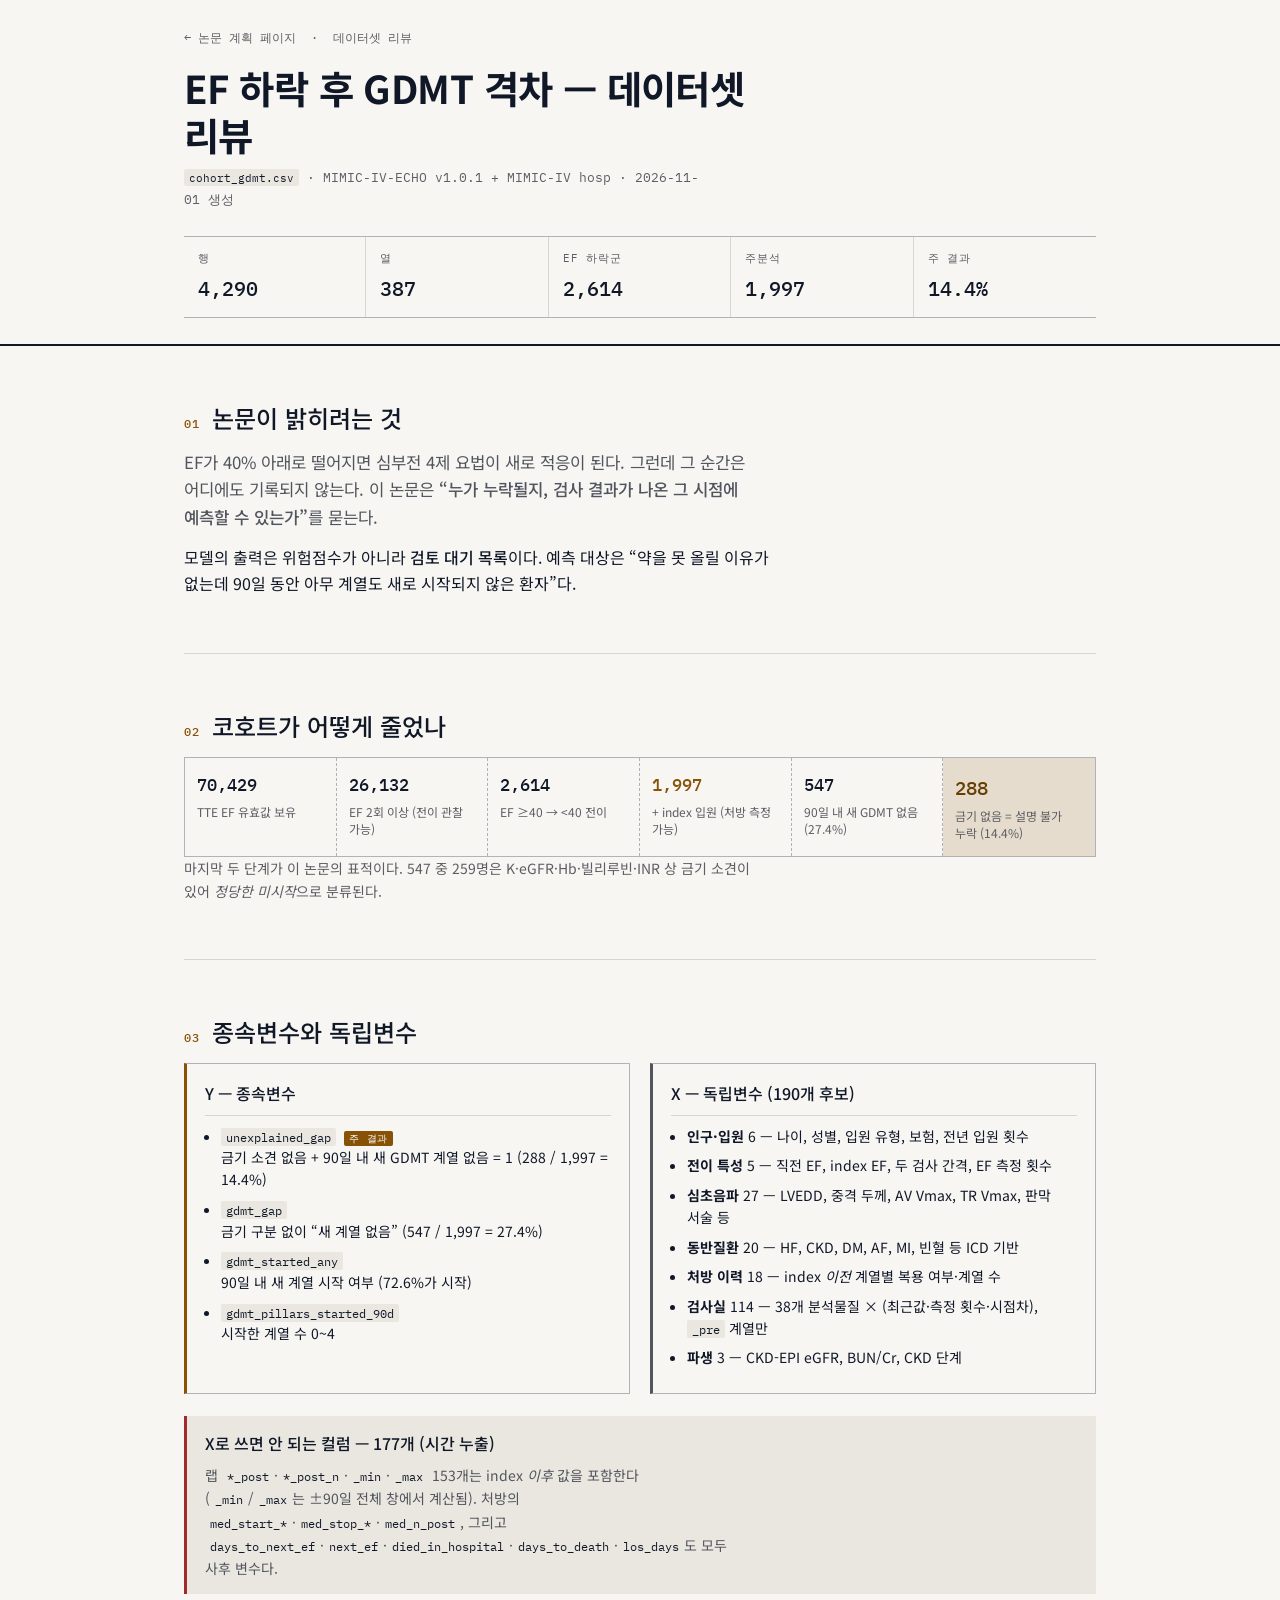
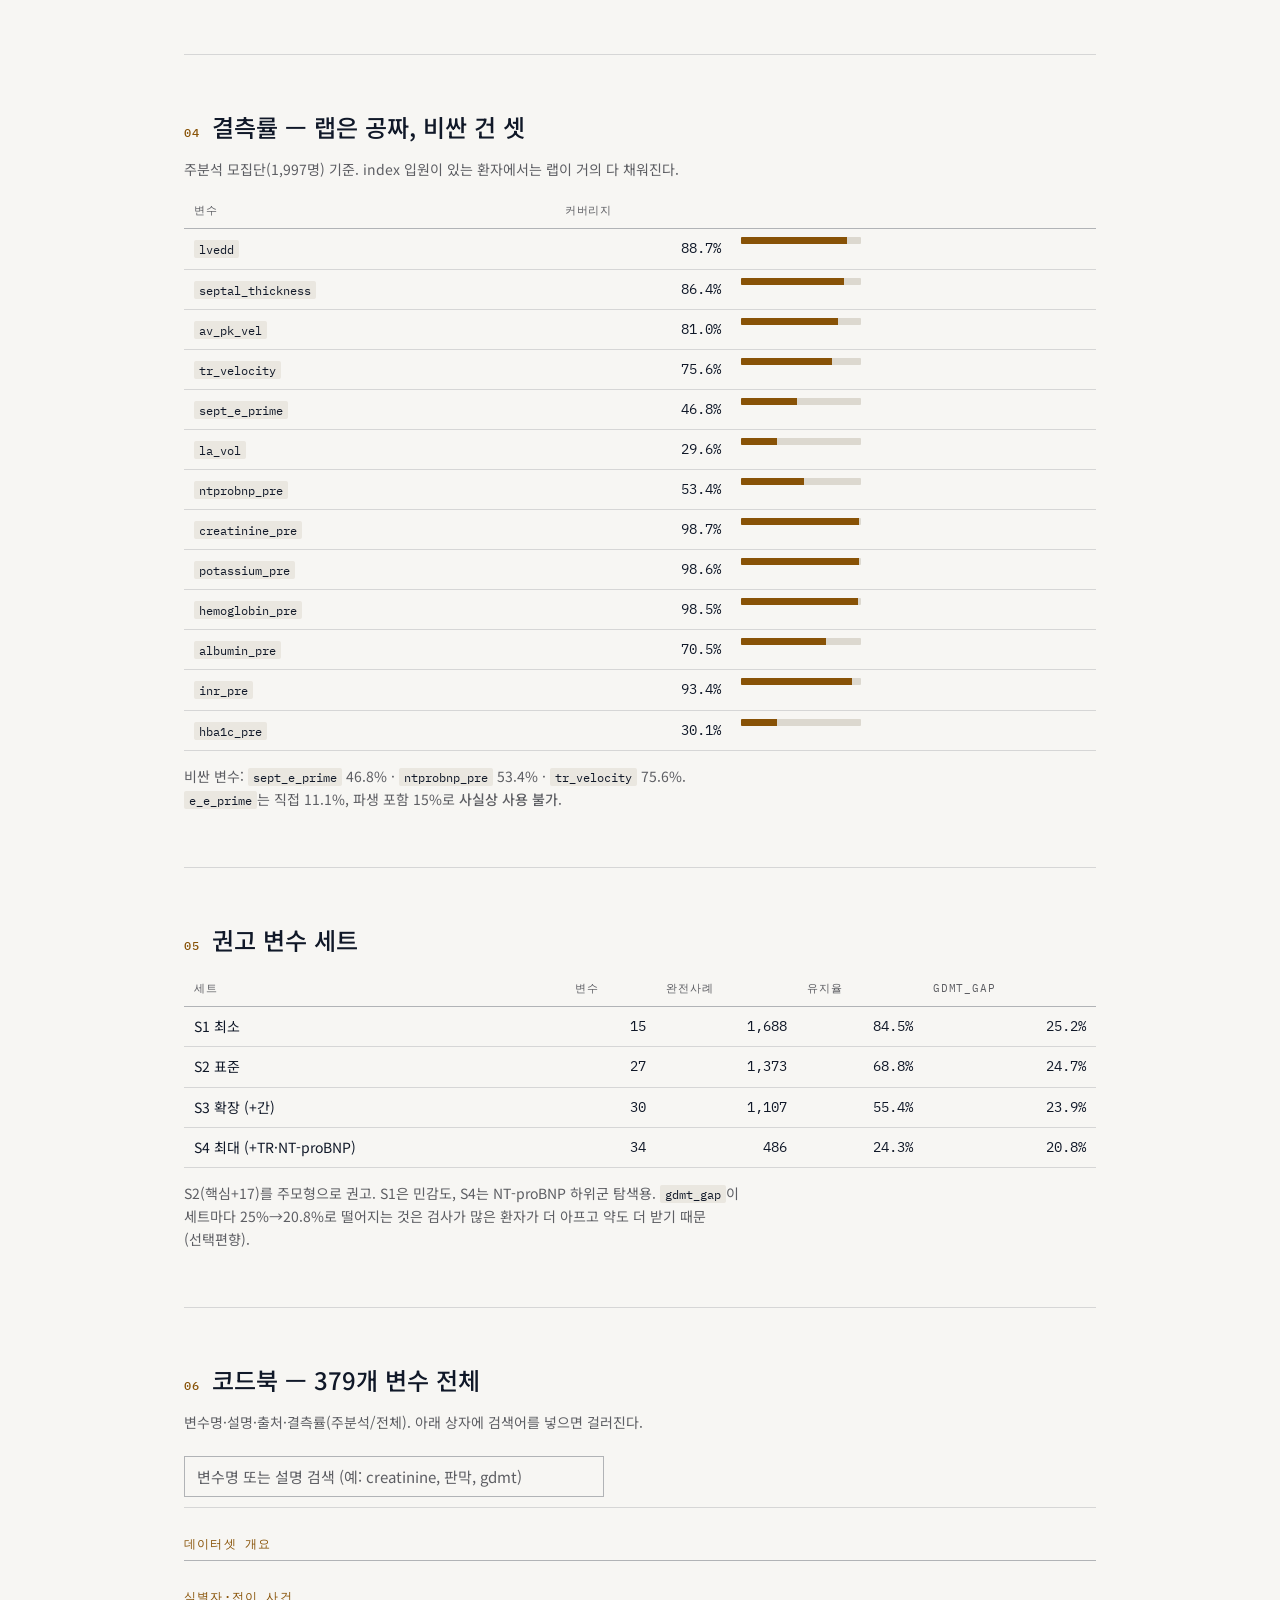
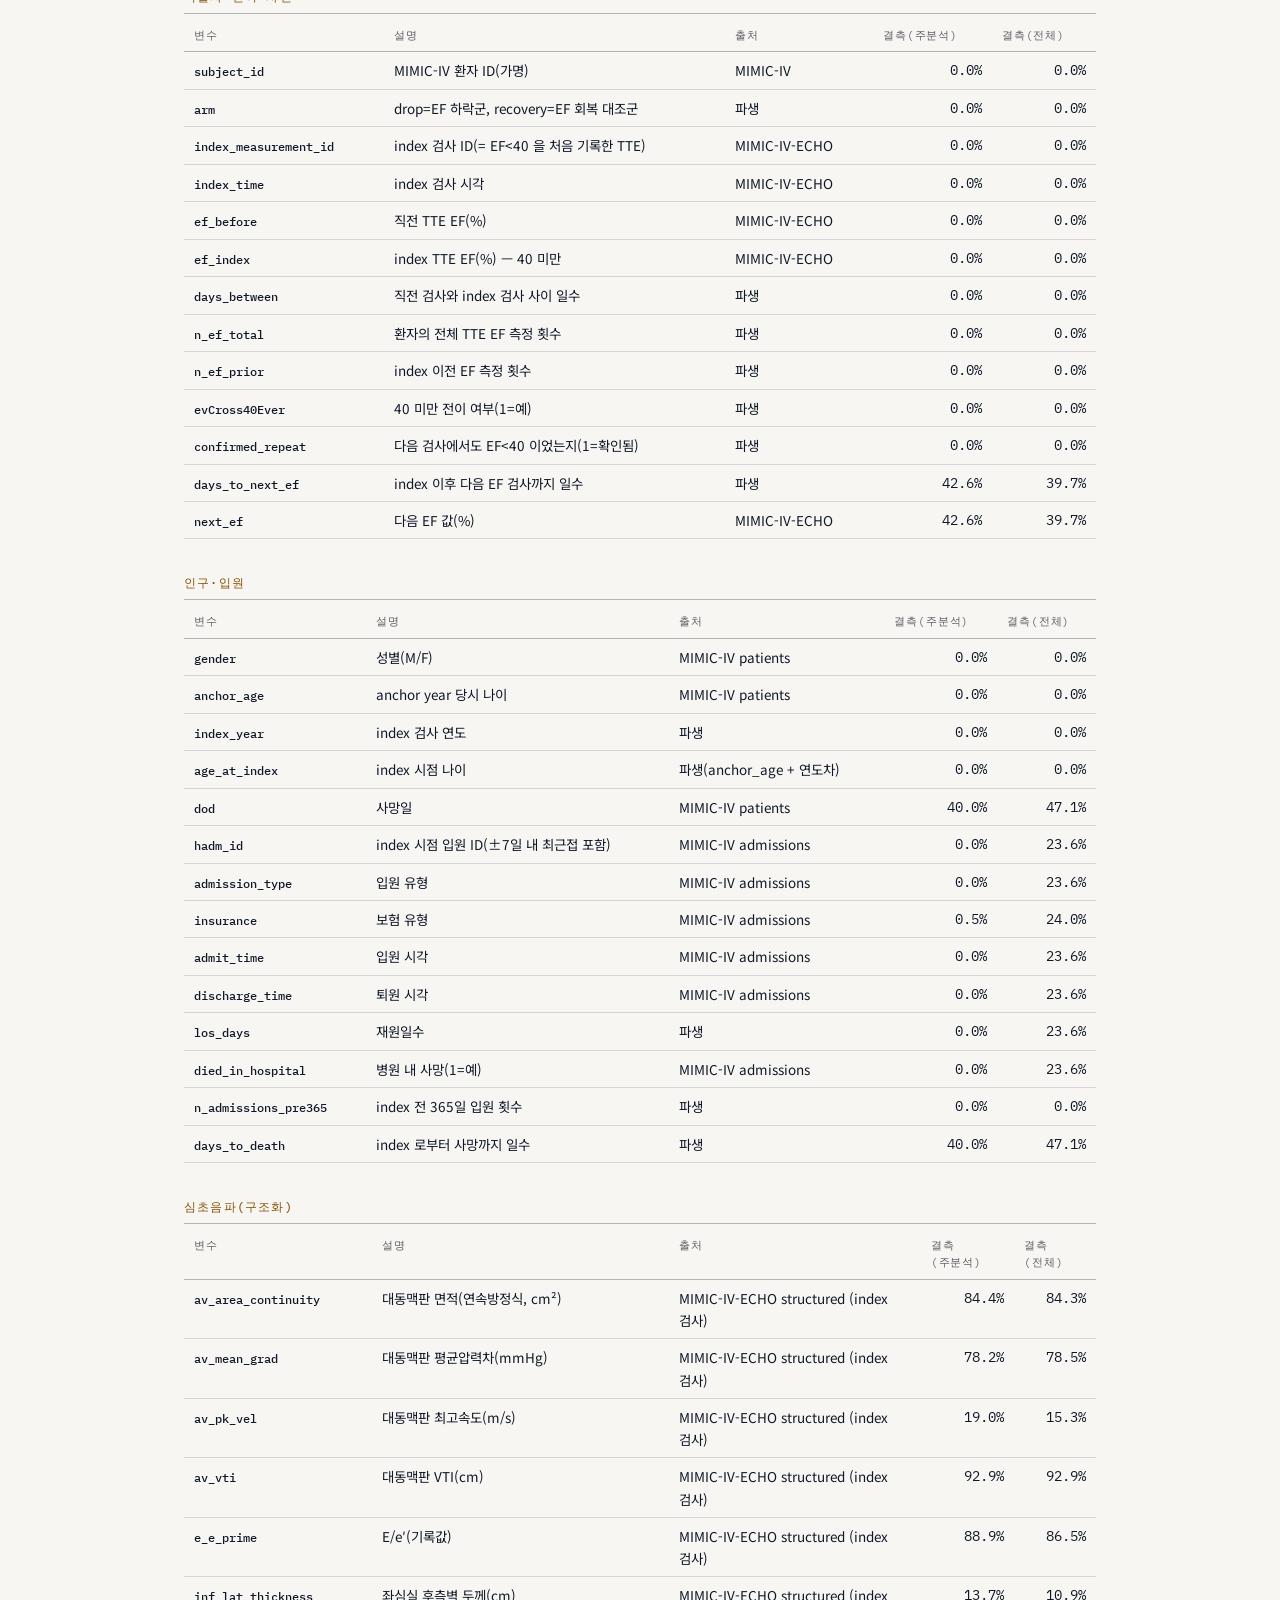
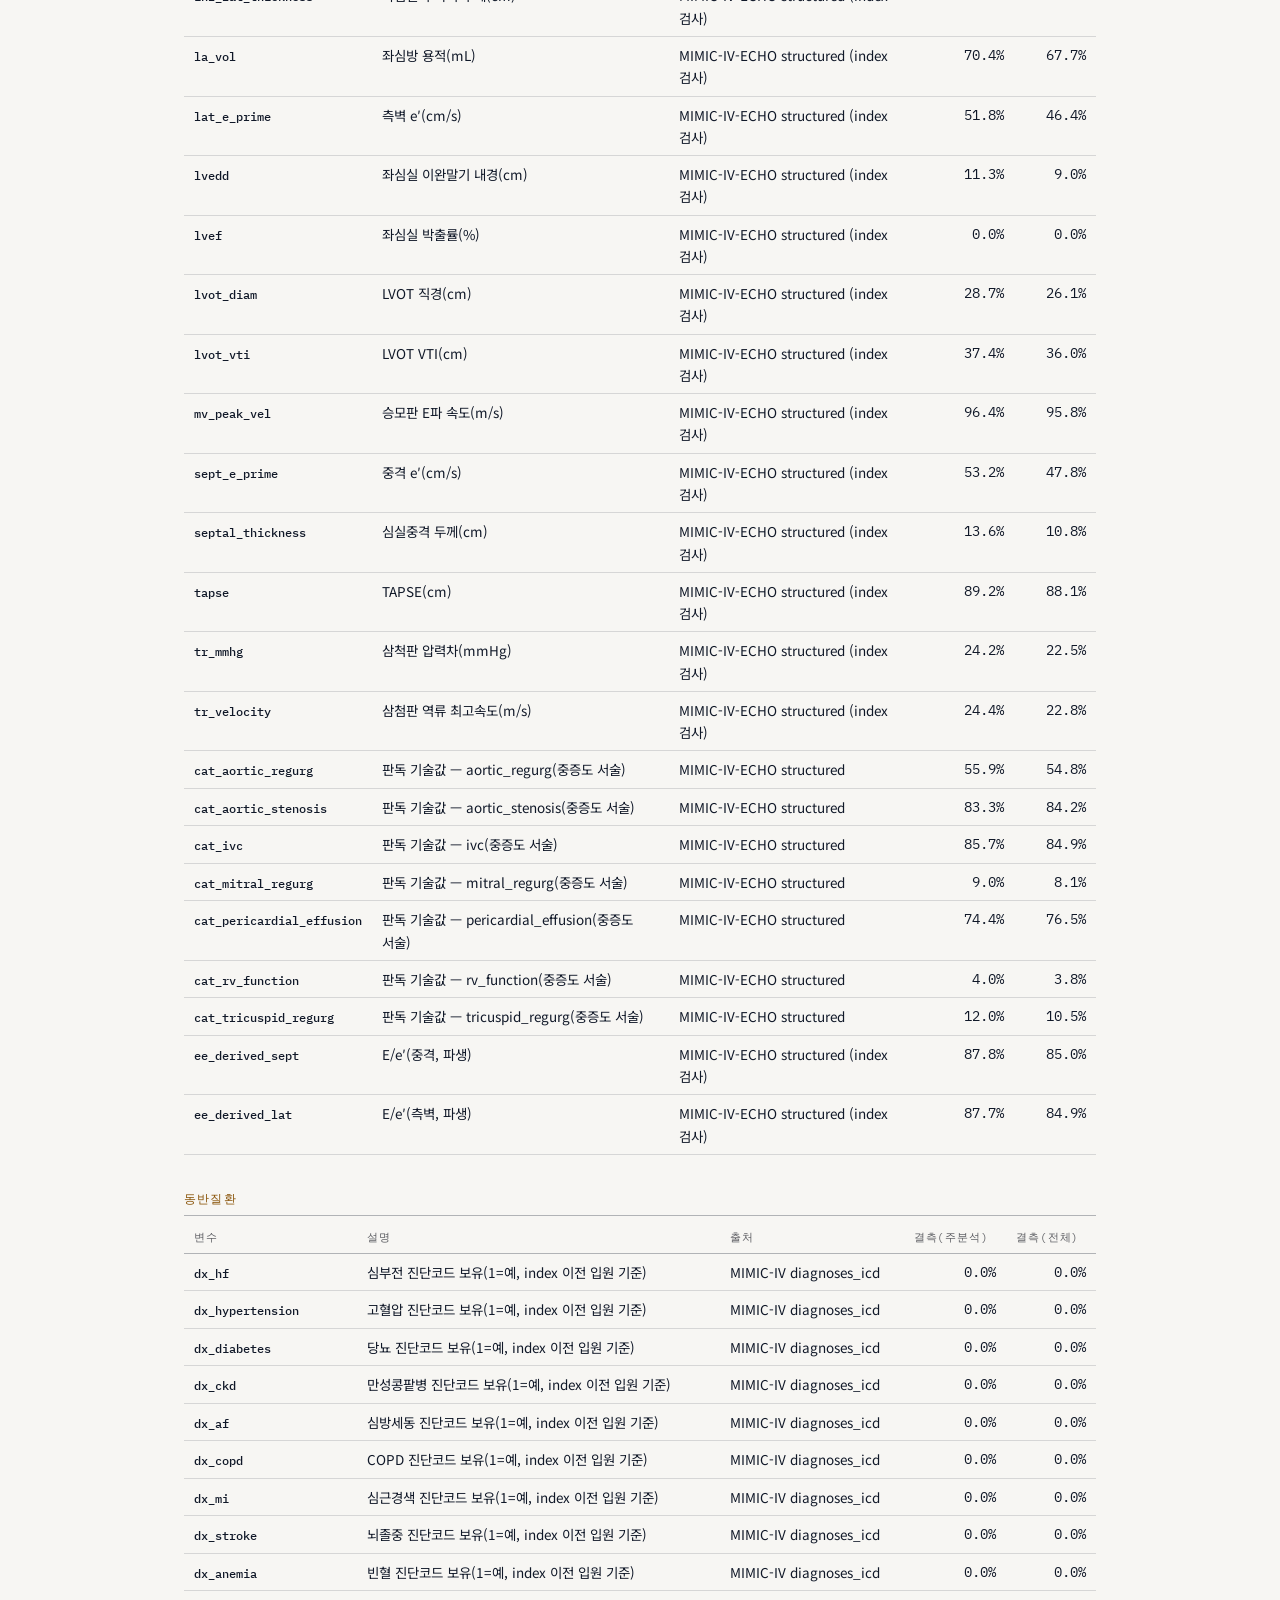
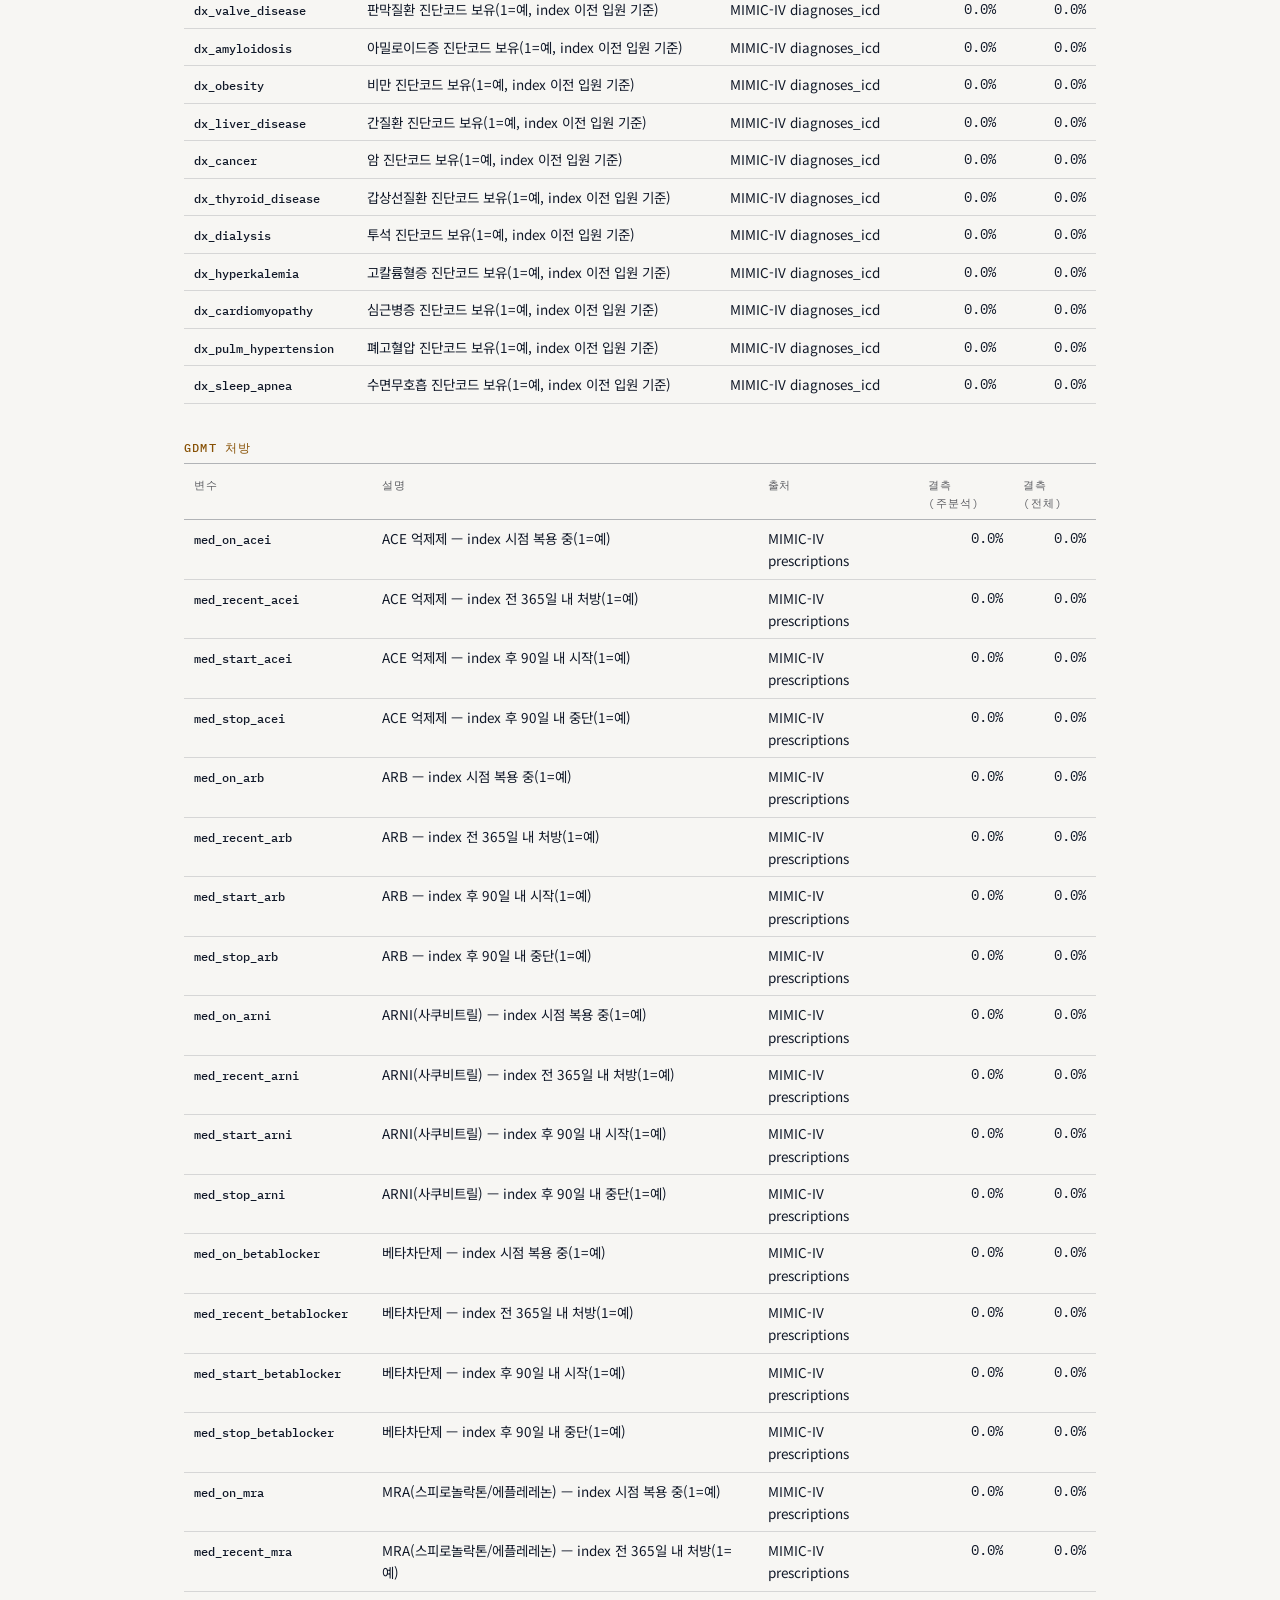
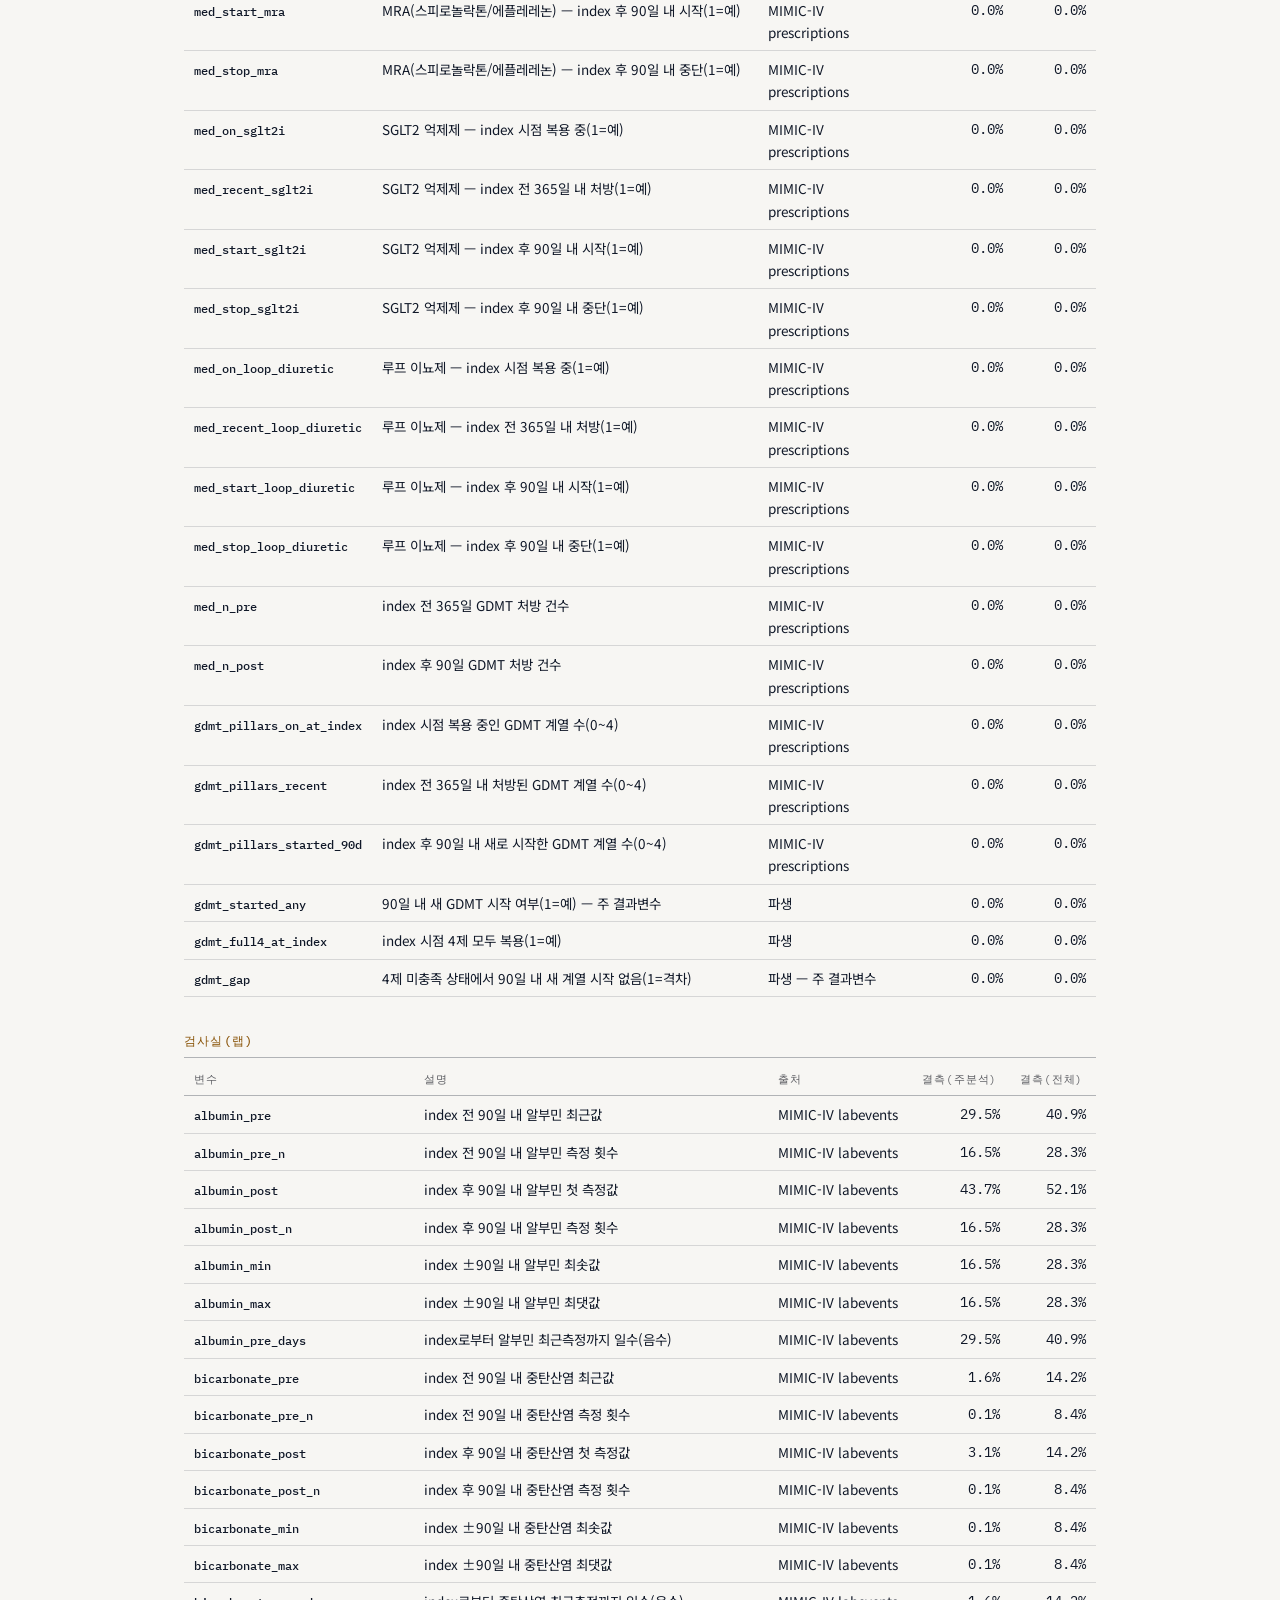
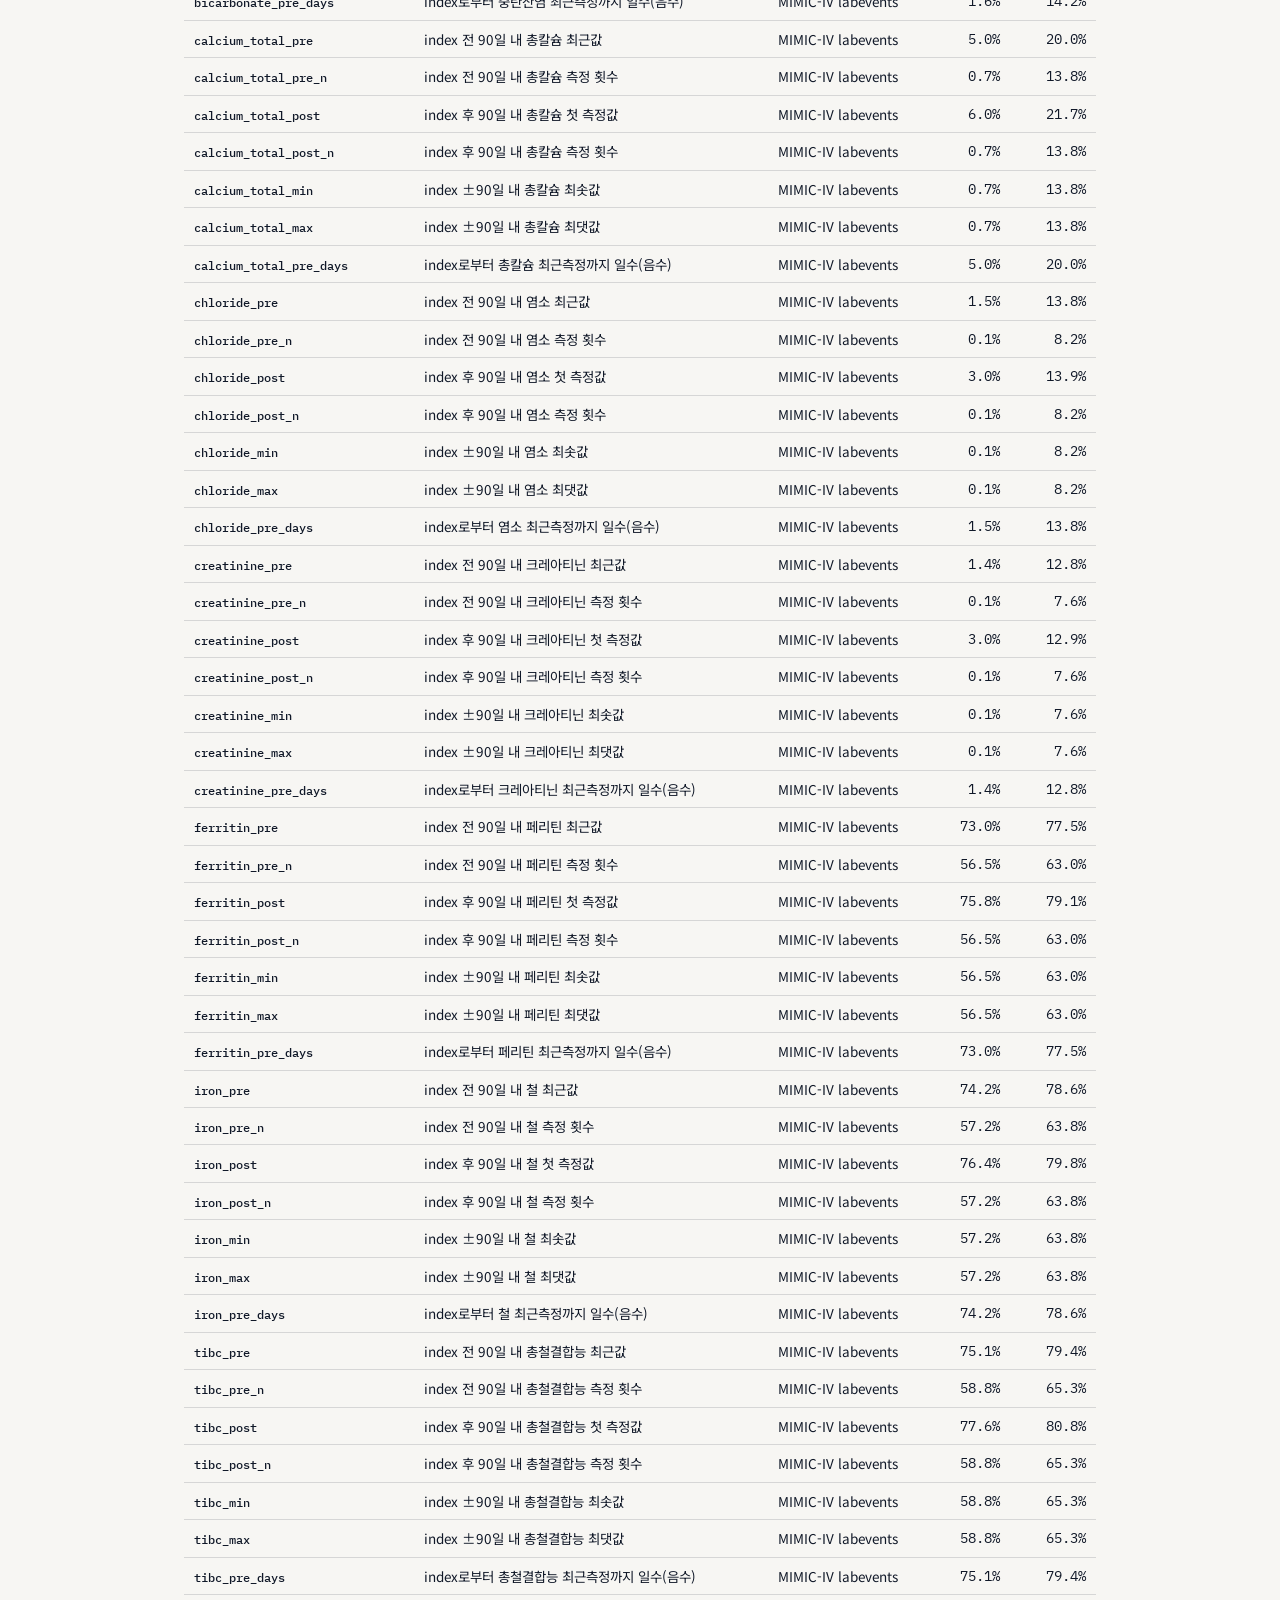
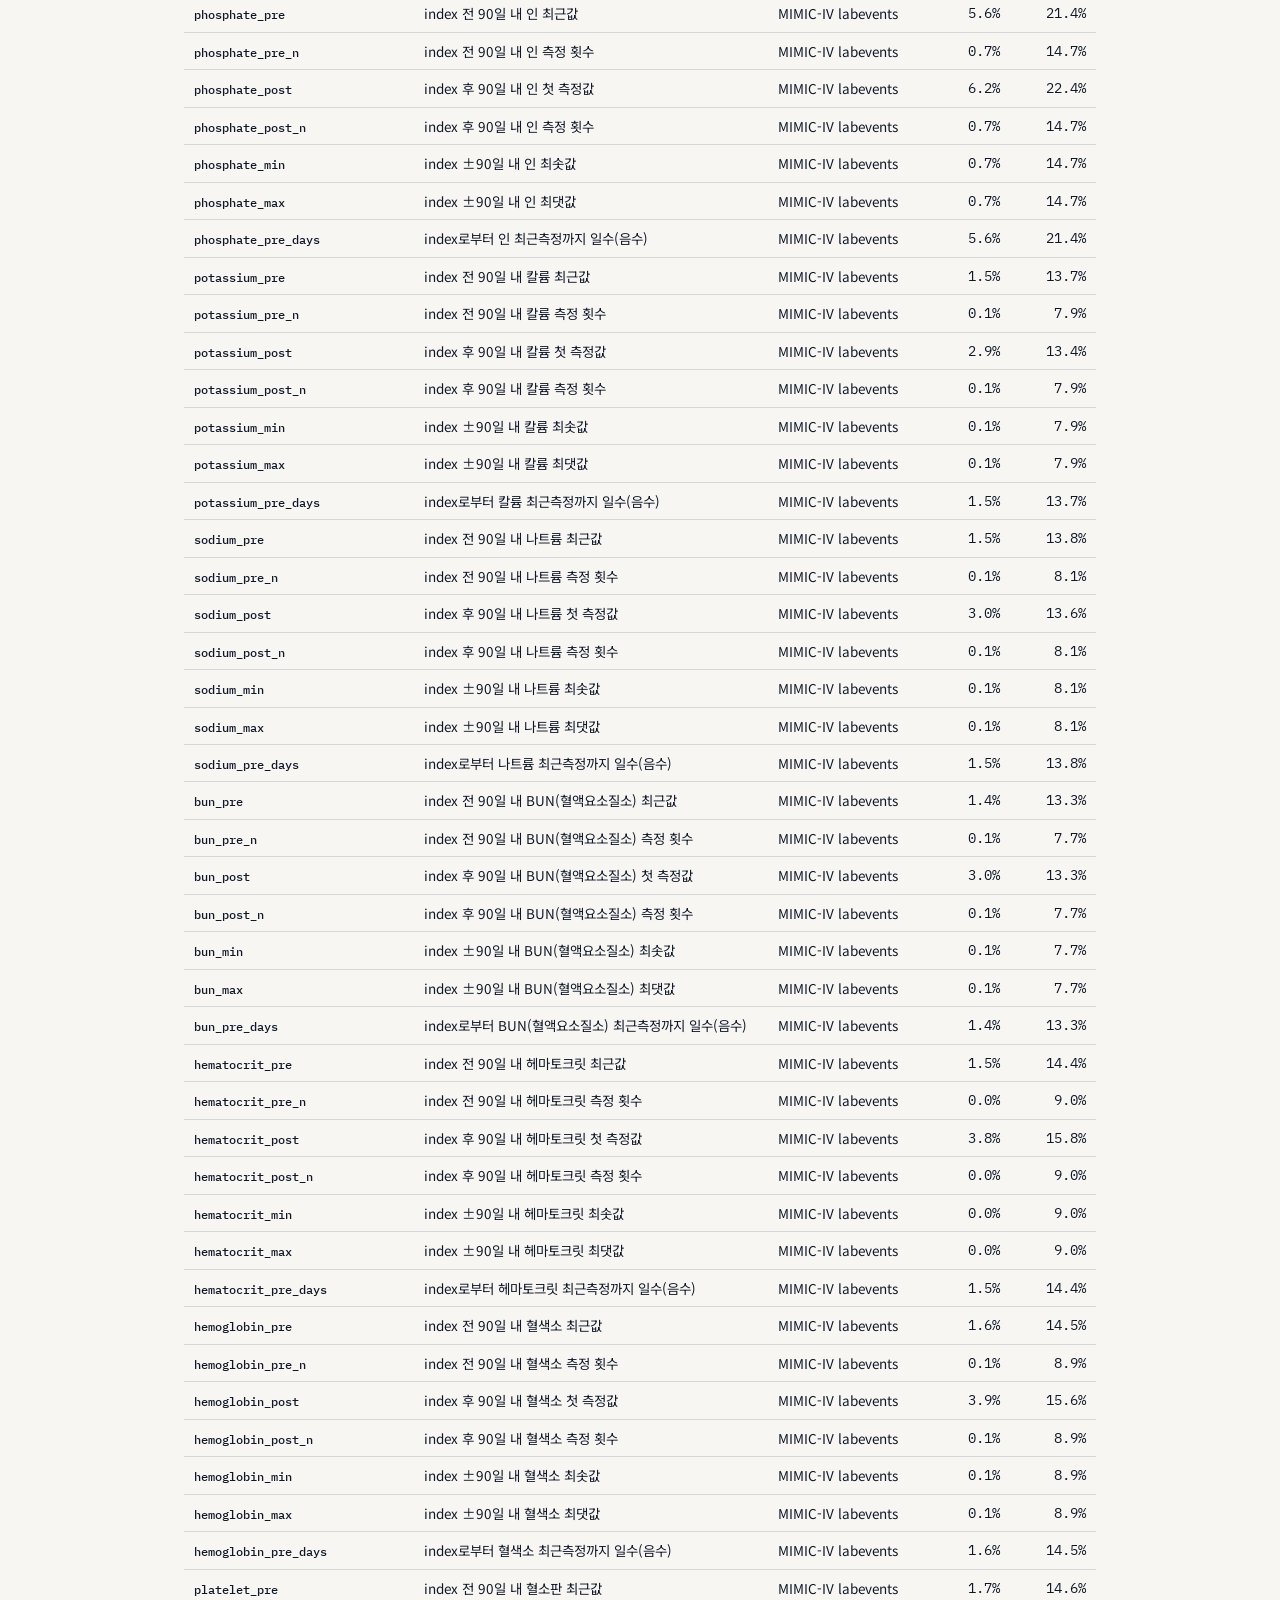
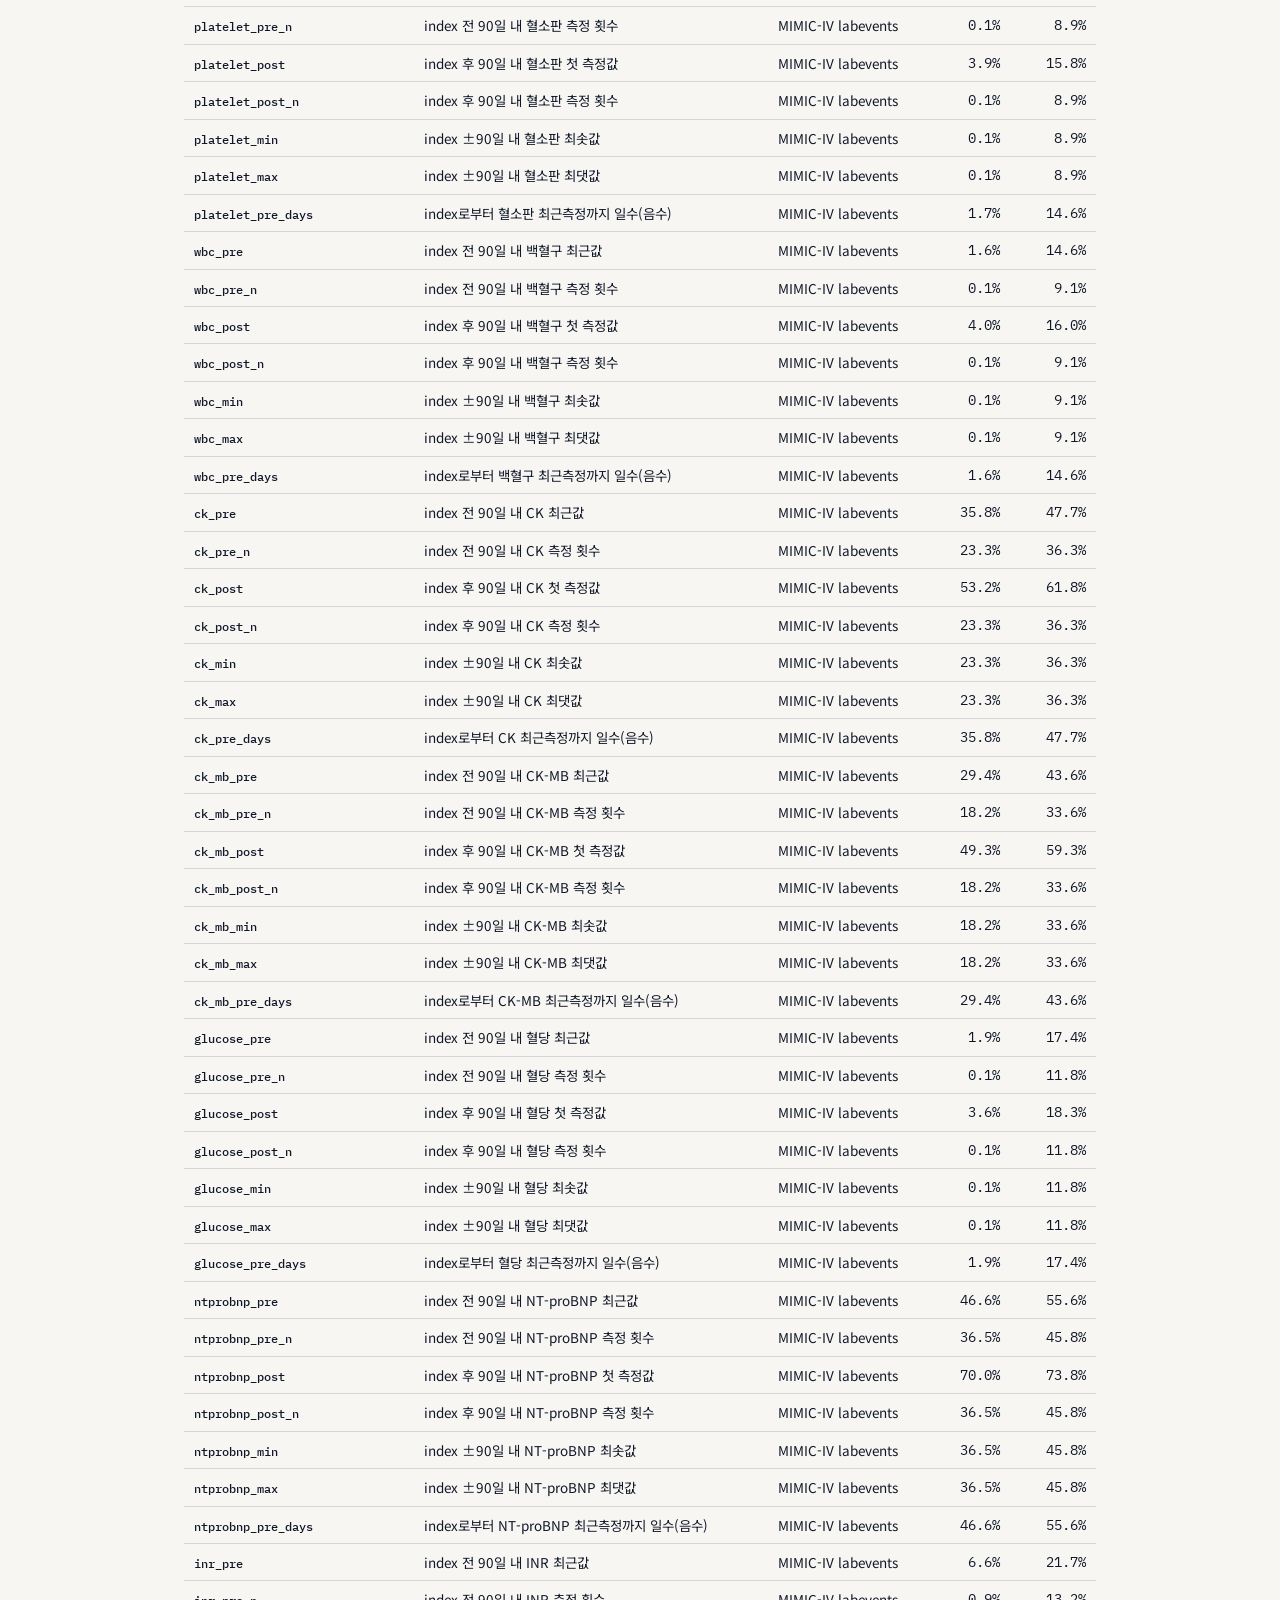
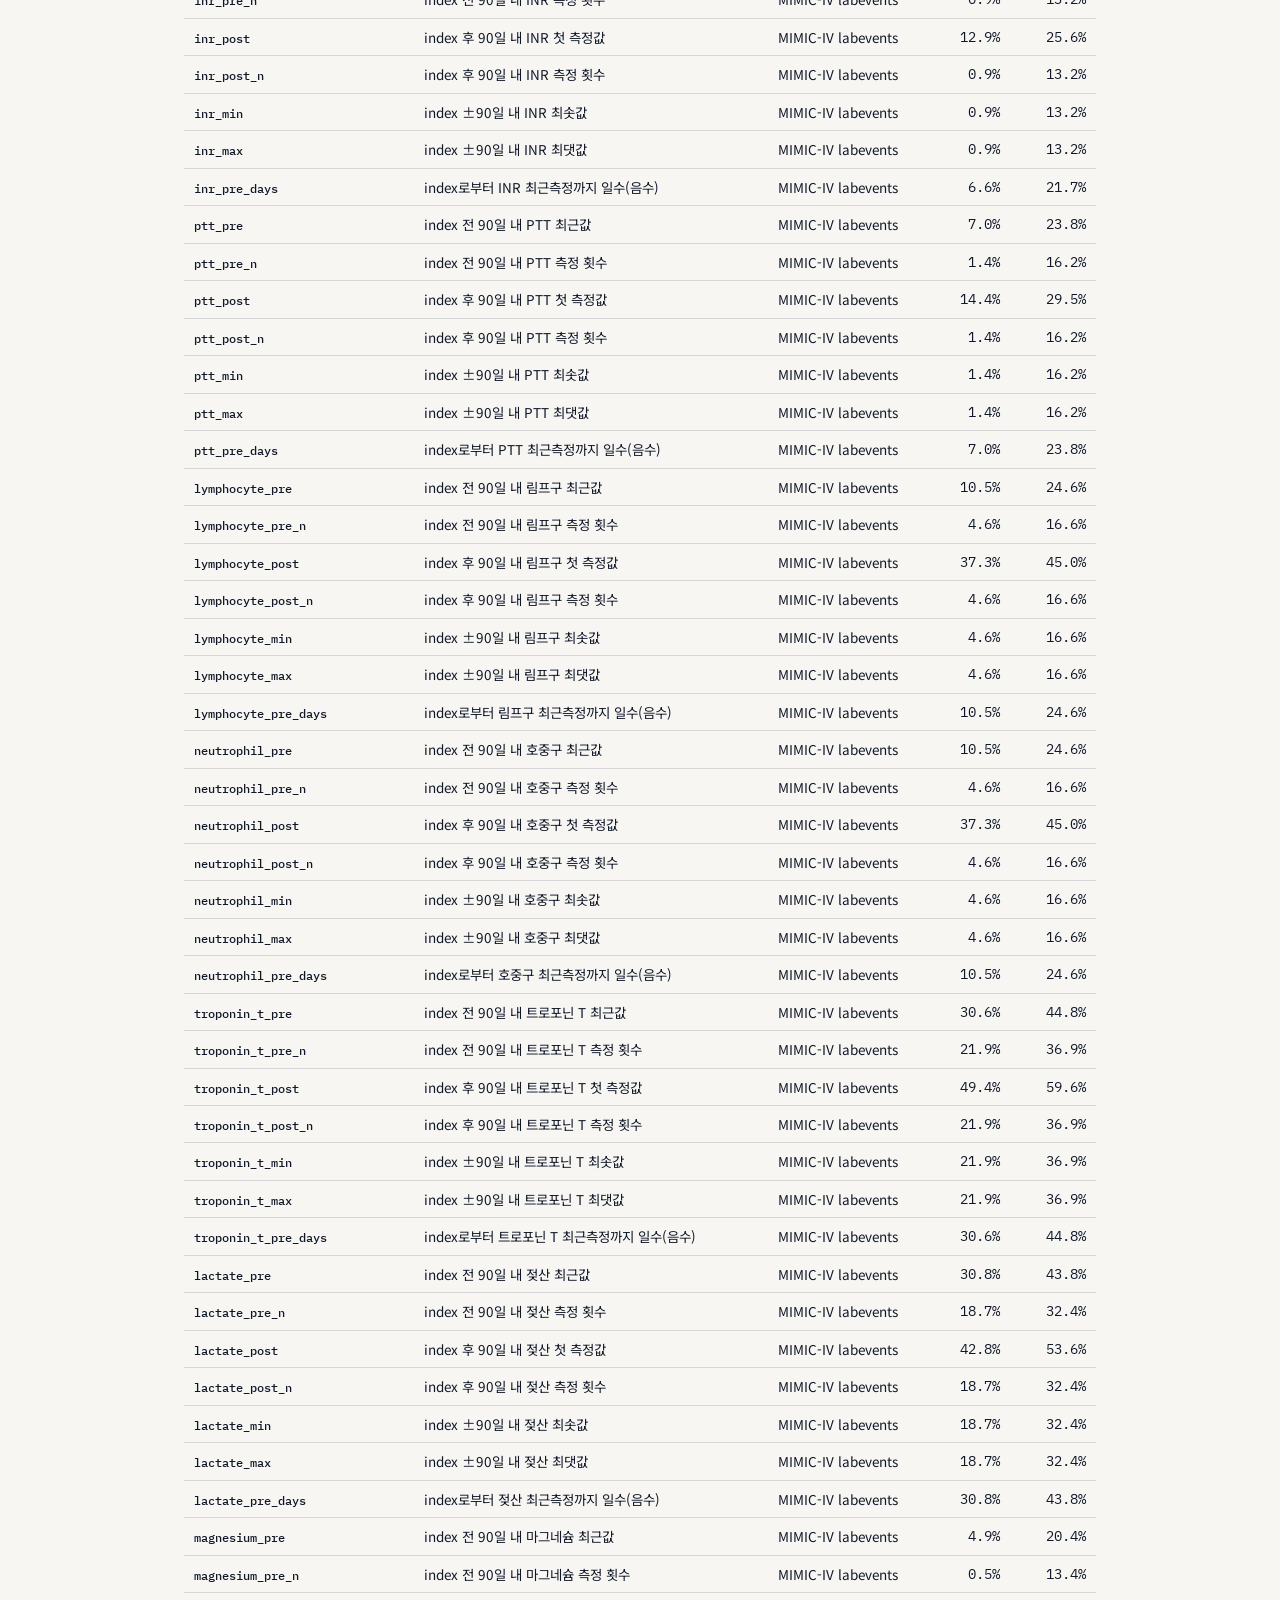
==== review/index.html @ 3819e2c6 "데이터셋 리뷰 페이지 추가 (/review/): 변수 명세·결측률·코드북 387개 Discord: https://discord.com/channels/1558830378104529" ====
<!DOCTYPE html>
<html lang="ko">
<head>
<meta charset="utf-8">
<meta name="viewport" content="width=device-width, initial-scale=1">
<title>데이터셋 리뷰 — EF 하락 후 GDMT 격차 (cohort_gdmt.csv)</title>
<meta name="description" content="MIMIC-IV-ECHO로 만든 심부전 치료격차 데이터셋의 변수 명세·결측률·코드북 리뷰 페이지. 4,290행 387열, 주분석 1,997명.">
<meta property="og:type" content="article">
<meta property="og:title" content="데이터셋 리뷰 — EF 하락 후 GDMT 격차">
<meta property="og:description" content="4,290행 387열 데이터셋의 종속·독립변수, 결측률, 전체 코드북.">
<link rel="canonical" href="https://kimhs950627.github.io/27paper-echo-topic-gdmt/review/">
<link rel="icon" href="data:image/svg+xml,%3Csvg xmlns='http://www.w3.org/2000/svg' viewBox='0 0 32 32'%3E%3Crect width='32' height='32' fill='%23FBF9F4'/%3E%3Cpath d='M5 22 L11 22 L14 10 L18 26 L22 16 L27 16' stroke='%23A16207' stroke-width='2.4' fill='none'/%3E%3C/svg%3E">
<link rel="preconnect" href="https://fonts.googleapis.com">
<link rel="preconnect" href="https://fonts.gstatic.com" crossorigin>
<link href="https://fonts.googleapis.com/css2?family=Noto+Sans+KR:wght@300;400;500;700&family=IBM+Plex+Mono:wght@400;500&display=swap" rel="stylesheet">
<link rel="stylesheet" href="styles/tokens.css">
<link rel="stylesheet" href="styles/site.css">
</head>
<body>

<header class="masthead">
  <div class="wrap">
    <div class="crumb">
      <a href="../">← 논문 계획 페이지</a>
      <span class="dot">·</span>
      <span>데이터셋 리뷰</span>
    </div>
    <h1>EF 하락 후 GDMT 격차 — 데이터셋 리뷰</h1>
    <p class="sub"><code>cohort_gdmt.csv</code> · MIMIC-IV-ECHO v1.0.1 + MIMIC-IV hosp · 2026-11-01 생성</p>

    <dl class="keyfacts">
      <div><dt>행</dt><dd>4,290</dd></div>
      <div><dt>열</dt><dd>387</dd></div>
      <div><dt>EF 하락군</dt><dd>2,614</dd></div>
      <div><dt>주분석</dt><dd>1,997</dd></div>
      <div><dt>주 결과</dt><dd>14.4%</dd></div>
    </dl>
  </div>
</header>

<main class="wrap">

<section id="claim">
  <h2><span class="n">01</span>논문이 밝히려는 것</h2>
  <p class="lead">EF가 40% 아래로 떨어지면 심부전 4제 요법이 새로 적응이 된다. 그런데 그 순간은
  어디에도 기록되지 않는다. 이 논문은 <strong>“누가 누락될지, 검사 결과가 나온 그 시점에 예측할 수 있는가”</strong>를 묻는다.</p>
  <p>모델의 출력은 위험점수가 아니라 <strong>검토 대기 목록</strong>이다. 예측 대상은 “약을 못 올릴 이유가 없는데
  90일 동안 아무 계열도 새로 시작되지 않은 환자”다.</p>
</section>

<section id="flow">
  <h2><span class="n">02</span>코호트가 어떻게 줄었나</h2>
  <div class="flow">
    <div class="step"><b>70,429</b><span>TTE EF 유효값 보유</span></div>
    <div class="step"><b>26,132</b><span>EF 2회 이상 (전이 관찰 가능)</span></div>
    <div class="step"><b>2,614</b><span>EF ≥40 → &lt;40 전이</span></div>
    <div class="step accent"><b>1,997</b><span>+ index 입원 (처방 측정 가능)</span></div>
    <div class="step"><b>547</b><span>90일 내 새 GDMT 없음 (27.4%)</span></div>
    <div class="step strong"><b>288</b><span>금기 없음 = 설명 불가 누락 (14.4%)</span></div>
  </div>
  <p class="note">마지막 두 단계가 이 논문의 표적이다. 547 중 259명은 K·eGFR·Hb·빌리루빈·INR 상
  금기 소견이 있어 <em>정당한 미시작</em>으로 분류된다.</p>
</section>

<section id="vars">
  <h2><span class="n">03</span>종속변수와 독립변수</h2>
  <div class="two">
    <div class="card y">
      <h3>Y — 종속변수</h3>
      <ul>
        <li><code>unexplained_gap</code> <span class="tag">주 결과</span><br>
          금기 소견 없음 + 90일 내 새 GDMT 계열 없음 = 1 (288 / 1,997 = 14.4%)</li>
        <li><code>gdmt_gap</code><br>금기 구분 없이 “새 계열 없음” (547 / 1,997 = 27.4%)</li>
        <li><code>gdmt_started_any</code><br>90일 내 새 계열 시작 여부 (72.6%가 시작)</li>
        <li><code>gdmt_pillars_started_90d</code><br>시작한 계열 수 0~4</li>
      </ul>
    </div>
    <div class="card x">
      <h3>X — 독립변수 (190개 후보)</h3>
      <ul>
        <li><b>인구·입원</b> 6 — 나이, 성별, 입원 유형, 보험, 전년 입원 횟수</li>
        <li><b>전이 특성</b> 5 — 직전 EF, index EF, 두 검사 간격, EF 측정 횟수</li>
        <li><b>심초음파</b> 27 — LVEDD, 중격 두께, AV Vmax, TR Vmax, 판막 서술 등</li>
        <li><b>동반질환</b> 20 — HF, CKD, DM, AF, MI, 빈혈 등 ICD 기반</li>
        <li><b>처방 이력</b> 18 — index <em>이전</em> 계열별 복용 여부·계열 수</li>
        <li><b>검사실</b> 114 — 38개 분석물질 × (최근값·측정 횟수·시점차), <code>_pre</code> 계열만</li>
        <li><b>파생</b> 3 — CKD-EPI eGFR, BUN/Cr, CKD 단계</li>
      </ul>
    </div>
  </div>

  <div class="callout danger">
    <h3>X로 쓰면 안 되는 컬럼 — 177개 (시간 누출)</h3>
    <p>랩 <code>*_post</code>·<code>*_post_n</code>·<code>_min</code>·<code>_max</code> 153개는 index <em>이후</em> 값을 포함한다
    (<code>_min</code>/<code>_max</code>는 ±90일 전체 창에서 계산됨). 처방의 <code>med_start_*</code>·<code>med_stop_*</code>·<code>med_n_post</code>,
    그리고 <code>days_to_next_ef</code>·<code>next_ef</code>·<code>died_in_hospital</code>·<code>days_to_death</code>·<code>los_days</code>도 모두 사후 변수다.</p>
  </div>
</section>

<section id="coverage">
  <h2><span class="n">04</span>결측률 — 랩은 공짜, 비싼 건 셋</h2>
  <p class="note">주분석 모집단(1,997명) 기준. index 입원이 있는 환자에서는 랩이 거의 다 채워진다.</p>
  <table class="cov">
    <thead><tr><th>변수</th><th class="num">커버리지</th><th></th></tr></thead>
    <tbody><tr><td><code>lvedd</code></td><td class="num">88.7%</td><td><span class="bar"><span style="width:89%"></span></span></td></tr><tr><td><code>septal_thickness</code></td><td class="num">86.4%</td><td><span class="bar"><span style="width:86%"></span></span></td></tr><tr><td><code>av_pk_vel</code></td><td class="num">81.0%</td><td><span class="bar"><span style="width:81%"></span></span></td></tr><tr><td><code>tr_velocity</code></td><td class="num">75.6%</td><td><span class="bar"><span style="width:76%"></span></span></td></tr><tr><td><code>sept_e_prime</code></td><td class="num">46.8%</td><td><span class="bar"><span style="width:47%"></span></span></td></tr><tr><td><code>la_vol</code></td><td class="num">29.6%</td><td><span class="bar"><span style="width:30%"></span></span></td></tr><tr><td><code>ntprobnp_pre</code></td><td class="num">53.4%</td><td><span class="bar"><span style="width:53%"></span></span></td></tr><tr><td><code>creatinine_pre</code></td><td class="num">98.7%</td><td><span class="bar"><span style="width:99%"></span></span></td></tr><tr><td><code>potassium_pre</code></td><td class="num">98.6%</td><td><span class="bar"><span style="width:99%"></span></span></td></tr><tr><td><code>hemoglobin_pre</code></td><td class="num">98.5%</td><td><span class="bar"><span style="width:98%"></span></span></td></tr><tr><td><code>albumin_pre</code></td><td class="num">70.5%</td><td><span class="bar"><span style="width:71%"></span></span></td></tr><tr><td><code>inr_pre</code></td><td class="num">93.4%</td><td><span class="bar"><span style="width:93%"></span></span></td></tr><tr><td><code>hba1c_pre</code></td><td class="num">30.1%</td><td><span class="bar"><span style="width:30%"></span></span></td></tr></tbody>
  </table>
  <p class="note">비싼 변수: <code>sept_e_prime</code> 46.8% · <code>ntprobnp_pre</code> 53.4% · <code>tr_velocity</code> 75.6%.
  <code>e_e_prime</code>는 직접 11.1%, 파생 포함 15%로 <strong>사실상 사용 불가</strong>.</p>
</section>

<section id="sets">
  <h2><span class="n">05</span>권고 변수 세트</h2>
  <table class="cov">
    <thead><tr><th>세트</th><th class="num">변수</th><th class="num">완전사례</th><th class="num">유지율</th><th class="num">gdmt_gap</th></tr></thead>
    <tbody><tr><td>S1 최소</td><td class="num">15</td><td class="num">1,688</td><td class="num">84.5%</td><td class="num">25.2%</td></tr><tr><td>S2 표준</td><td class="num">27</td><td class="num">1,373</td><td class="num">68.8%</td><td class="num">24.7%</td></tr><tr><td>S3 확장 (+간)</td><td class="num">30</td><td class="num">1,107</td><td class="num">55.4%</td><td class="num">23.9%</td></tr><tr><td>S4 최대 (+TR·NT-proBNP)</td><td class="num">34</td><td class="num">486</td><td class="num">24.3%</td><td class="num">20.8%</td></tr></tbody>
  </table>
  <p class="note">S2(핵심+17)를 주모형으로 권고. S1은 민감도, S4는 NT-proBNP 하위군 탐색용.
  <code>gdmt_gap</code>이 세트마다 25%→20.8%로 떨어지는 것은 검사가 많은 환자가 더 아프고 약도 더 받기 때문(선택편향).</p>
</section>

<section id="codebook">
  <h2><span class="n">06</span>코드북 — 379개 변수 전체</h2>
  <p class="note">변수명·설명·출처·결측률(주분석/전체). 아래 상자에 검색어를 넣으면 걸러진다.</p>
  <div class="searchbar">
    <input id="cbfilter" type="search" placeholder="변수명 또는 설명 검색 (예: creatinine, 판막, gdmt)" aria-label="코드북 검색">
    <span id="cbcount" class="count"></span>
  </div>
  <div id="codebook-body">
  <h3 class="cb-group" id="g-데이터셋-개요">데이터셋 개요</h3>
<h3 class="cb-group" id="g-식별자-전이-사건">식별자·전이 사건</h3>
<div class="tbl-wrap"><table class="cb">
<thead><tr><th>변수</th><th>설명</th><th>출처</th><th>결측(주분석)</th><th>결측(전체)</th></tr></thead>
<tbody>
<tr><td class="cb-name" data-label="변수"><code>subject_id</code></td><td class="" data-label="설명">MIMIC-IV 환자 ID(가명)</td><td class="" data-label="출처">MIMIC-IV</td><td class="" data-label="결측(주분석)">0.0%</td><td class="" data-label="결측(전체)">0.0%</td></tr>
<tr><td class="cb-name" data-label="변수"><code>arm</code></td><td class="" data-label="설명">drop=EF 하락군, recovery=EF 회복 대조군</td><td class="" data-label="출처">파생</td><td class="" data-label="결측(주분석)">0.0%</td><td class="" data-label="결측(전체)">0.0%</td></tr>
<tr><td class="cb-name" data-label="변수"><code>index_measurement_id</code></td><td class="" data-label="설명">index 검사 ID(= EF&lt;40 을 처음 기록한 TTE)</td><td class="" data-label="출처">MIMIC-IV-ECHO</td><td class="" data-label="결측(주분석)">0.0%</td><td class="" data-label="결측(전체)">0.0%</td></tr>
<tr><td class="cb-name" data-label="변수"><code>index_time</code></td><td class="" data-label="설명">index 검사 시각</td><td class="" data-label="출처">MIMIC-IV-ECHO</td><td class="" data-label="결측(주분석)">0.0%</td><td class="" data-label="결측(전체)">0.0%</td></tr>
<tr><td class="cb-name" data-label="변수"><code>ef_before</code></td><td class="" data-label="설명">직전 TTE EF(%)</td><td class="" data-label="출처">MIMIC-IV-ECHO</td><td class="" data-label="결측(주분석)">0.0%</td><td class="" data-label="결측(전체)">0.0%</td></tr>
<tr><td class="cb-name" data-label="변수"><code>ef_index</code></td><td class="" data-label="설명">index TTE EF(%) — 40 미만</td><td class="" data-label="출처">MIMIC-IV-ECHO</td><td class="" data-label="결측(주분석)">0.0%</td><td class="" data-label="결측(전체)">0.0%</td></tr>
<tr><td class="cb-name" data-label="변수"><code>days_between</code></td><td class="" data-label="설명">직전 검사와 index 검사 사이 일수</td><td class="" data-label="출처">파생</td><td class="" data-label="결측(주분석)">0.0%</td><td class="" data-label="결측(전체)">0.0%</td></tr>
<tr><td class="cb-name" data-label="변수"><code>n_ef_total</code></td><td class="" data-label="설명">환자의 전체 TTE EF 측정 횟수</td><td class="" data-label="출처">파생</td><td class="" data-label="결측(주분석)">0.0%</td><td class="" data-label="결측(전체)">0.0%</td></tr>
<tr><td class="cb-name" data-label="변수"><code>n_ef_prior</code></td><td class="" data-label="설명">index 이전 EF 측정 횟수</td><td class="" data-label="출처">파생</td><td class="" data-label="결측(주분석)">0.0%</td><td class="" data-label="결측(전체)">0.0%</td></tr>
<tr><td class="cb-name" data-label="변수"><code>evCross40Ever</code></td><td class="" data-label="설명">40 미만 전이 여부(1=예)</td><td class="" data-label="출처">파생</td><td class="" data-label="결측(주분석)">0.0%</td><td class="" data-label="결측(전체)">0.0%</td></tr>
<tr><td class="cb-name" data-label="변수"><code>confirmed_repeat</code></td><td class="" data-label="설명">다음 검사에서도 EF&lt;40 이었는지(1=확인됨)</td><td class="" data-label="출처">파생</td><td class="" data-label="결측(주분석)">0.0%</td><td class="" data-label="결측(전체)">0.0%</td></tr>
<tr><td class="cb-name" data-label="변수"><code>days_to_next_ef</code></td><td class="" data-label="설명">index 이후 다음 EF 검사까지 일수</td><td class="" data-label="출처">파생</td><td class="" data-label="결측(주분석)">42.6%</td><td class="" data-label="결측(전체)">39.7%</td></tr>
<tr><td class="cb-name" data-label="변수"><code>next_ef</code></td><td class="" data-label="설명">다음 EF 값(%)</td><td class="" data-label="출처">MIMIC-IV-ECHO</td><td class="" data-label="결측(주분석)">42.6%</td><td class="" data-label="결측(전체)">39.7%</td></tr>
</tbody></table></div>
<h3 class="cb-group" id="g-인구-입원">인구·입원</h3>
<div class="tbl-wrap"><table class="cb">
<thead><tr><th>변수</th><th>설명</th><th>출처</th><th>결측(주분석)</th><th>결측(전체)</th></tr></thead>
<tbody>
<tr><td class="cb-name" data-label="변수"><code>gender</code></td><td class="" data-label="설명">성별(M/F)</td><td class="" data-label="출처">MIMIC-IV patients</td><td class="" data-label="결측(주분석)">0.0%</td><td class="" data-label="결측(전체)">0.0%</td></tr>
<tr><td class="cb-name" data-label="변수"><code>anchor_age</code></td><td class="" data-label="설명">anchor year 당시 나이</td><td class="" data-label="출처">MIMIC-IV patients</td><td class="" data-label="결측(주분석)">0.0%</td><td class="" data-label="결측(전체)">0.0%</td></tr>
<tr><td class="cb-name" data-label="변수"><code>index_year</code></td><td class="" data-label="설명">index 검사 연도</td><td class="" data-label="출처">파생</td><td class="" data-label="결측(주분석)">0.0%</td><td class="" data-label="결측(전체)">0.0%</td></tr>
<tr><td class="cb-name" data-label="변수"><code>age_at_index</code></td><td class="" data-label="설명">index 시점 나이</td><td class="" data-label="출처">파생(anchor_age + 연도차)</td><td class="" data-label="결측(주분석)">0.0%</td><td class="" data-label="결측(전체)">0.0%</td></tr>
<tr><td class="cb-name" data-label="변수"><code>dod</code></td><td class="" data-label="설명">사망일</td><td class="" data-label="출처">MIMIC-IV patients</td><td class="" data-label="결측(주분석)">40.0%</td><td class="" data-label="결측(전체)">47.1%</td></tr>
<tr><td class="cb-name" data-label="변수"><code>hadm_id</code></td><td class="" data-label="설명">index 시점 입원 ID(±7일 내 최근접 포함)</td><td class="" data-label="출처">MIMIC-IV admissions</td><td class="" data-label="결측(주분석)">0.0%</td><td class="" data-label="결측(전체)">23.6%</td></tr>
<tr><td class="cb-name" data-label="변수"><code>admission_type</code></td><td class="" data-label="설명">입원 유형</td><td class="" data-label="출처">MIMIC-IV admissions</td><td class="" data-label="결측(주분석)">0.0%</td><td class="" data-label="결측(전체)">23.6%</td></tr>
<tr><td class="cb-name" data-label="변수"><code>insurance</code></td><td class="" data-label="설명">보험 유형</td><td class="" data-label="출처">MIMIC-IV admissions</td><td class="" data-label="결측(주분석)">0.5%</td><td class="" data-label="결측(전체)">24.0%</td></tr>
<tr><td class="cb-name" data-label="변수"><code>admit_time</code></td><td class="" data-label="설명">입원 시각</td><td class="" data-label="출처">MIMIC-IV admissions</td><td class="" data-label="결측(주분석)">0.0%</td><td class="" data-label="결측(전체)">23.6%</td></tr>
<tr><td class="cb-name" data-label="변수"><code>discharge_time</code></td><td class="" data-label="설명">퇴원 시각</td><td class="" data-label="출처">MIMIC-IV admissions</td><td class="" data-label="결측(주분석)">0.0%</td><td class="" data-label="결측(전체)">23.6%</td></tr>
<tr><td class="cb-name" data-label="변수"><code>los_days</code></td><td class="" data-label="설명">재원일수</td><td class="" data-label="출처">파생</td><td class="" data-label="결측(주분석)">0.0%</td><td class="" data-label="결측(전체)">23.6%</td></tr>
<tr><td class="cb-name" data-label="변수"><code>died_in_hospital</code></td><td class="" data-label="설명">병원 내 사망(1=예)</td><td class="" data-label="출처">MIMIC-IV admissions</td><td class="" data-label="결측(주분석)">0.0%</td><td class="" data-label="결측(전체)">23.6%</td></tr>
<tr><td class="cb-name" data-label="변수"><code>n_admissions_pre365</code></td><td class="" data-label="설명">index 전 365일 입원 횟수</td><td class="" data-label="출처">파생</td><td class="" data-label="결측(주분석)">0.0%</td><td class="" data-label="결측(전체)">0.0%</td></tr>
<tr><td class="cb-name" data-label="변수"><code>days_to_death</code></td><td class="" data-label="설명">index 로부터 사망까지 일수</td><td class="" data-label="출처">파생</td><td class="" data-label="결측(주분석)">40.0%</td><td class="" data-label="결측(전체)">47.1%</td></tr>
</tbody></table></div>
<h3 class="cb-group" id="g-심초음파-구조화-">심초음파(구조화)</h3>
<div class="tbl-wrap"><table class="cb">
<thead><tr><th>변수</th><th>설명</th><th>출처</th><th>결측(주분석)</th><th>결측(전체)</th></tr></thead>
<tbody>
<tr><td class="cb-name" data-label="변수"><code>av_area_continuity</code></td><td class="" data-label="설명">대동맥판 면적(연속방정식, cm²)</td><td class="" data-label="출처">MIMIC-IV-ECHO structured (index 검사)</td><td class="" data-label="결측(주분석)">84.4%</td><td class="" data-label="결측(전체)">84.3%</td></tr>
<tr><td class="cb-name" data-label="변수"><code>av_mean_grad</code></td><td class="" data-label="설명">대동맥판 평균압력차(mmHg)</td><td class="" data-label="출처">MIMIC-IV-ECHO structured (index 검사)</td><td class="" data-label="결측(주분석)">78.2%</td><td class="" data-label="결측(전체)">78.5%</td></tr>
<tr><td class="cb-name" data-label="변수"><code>av_pk_vel</code></td><td class="" data-label="설명">대동맥판 최고속도(m/s)</td><td class="" data-label="출처">MIMIC-IV-ECHO structured (index 검사)</td><td class="" data-label="결측(주분석)">19.0%</td><td class="" data-label="결측(전체)">15.3%</td></tr>
<tr><td class="cb-name" data-label="변수"><code>av_vti</code></td><td class="" data-label="설명">대동맥판 VTI(cm)</td><td class="" data-label="출처">MIMIC-IV-ECHO structured (index 검사)</td><td class="" data-label="결측(주분석)">92.9%</td><td class="" data-label="결측(전체)">92.9%</td></tr>
<tr><td class="cb-name" data-label="변수"><code>e_e_prime</code></td><td class="" data-label="설명">E/e′(기록값)</td><td class="" data-label="출처">MIMIC-IV-ECHO structured (index 검사)</td><td class="" data-label="결측(주분석)">88.9%</td><td class="" data-label="결측(전체)">86.5%</td></tr>
<tr><td class="cb-name" data-label="변수"><code>inf_lat_thickness</code></td><td class="" data-label="설명">좌심실 후측벽 두께(cm)</td><td class="" data-label="출처">MIMIC-IV-ECHO structured (index 검사)</td><td class="" data-label="결측(주분석)">13.7%</td><td class="" data-label="결측(전체)">10.9%</td></tr>
<tr><td class="cb-name" data-label="변수"><code>la_vol</code></td><td class="" data-label="설명">좌심방 용적(mL)</td><td class="" data-label="출처">MIMIC-IV-ECHO structured (index 검사)</td><td class="" data-label="결측(주분석)">70.4%</td><td class="" data-label="결측(전체)">67.7%</td></tr>
<tr><td class="cb-name" data-label="변수"><code>lat_e_prime</code></td><td class="" data-label="설명">측벽 e′(cm/s)</td><td class="" data-label="출처">MIMIC-IV-ECHO structured (index 검사)</td><td class="" data-label="결측(주분석)">51.8%</td><td class="" data-label="결측(전체)">46.4%</td></tr>
<tr><td class="cb-name" data-label="변수"><code>lvedd</code></td><td class="" data-label="설명">좌심실 이완말기 내경(cm)</td><td class="" data-label="출처">MIMIC-IV-ECHO structured (index 검사)</td><td class="" data-label="결측(주분석)">11.3%</td><td class="" data-label="결측(전체)">9.0%</td></tr>
<tr><td class="cb-name" data-label="변수"><code>lvef</code></td><td class="" data-label="설명">좌심실 박출률(%)</td><td class="" data-label="출처">MIMIC-IV-ECHO structured (index 검사)</td><td class="" data-label="결측(주분석)">0.0%</td><td class="" data-label="결측(전체)">0.0%</td></tr>
<tr><td class="cb-name" data-label="변수"><code>lvot_diam</code></td><td class="" data-label="설명">LVOT 직경(cm)</td><td class="" data-label="출처">MIMIC-IV-ECHO structured (index 검사)</td><td class="" data-label="결측(주분석)">28.7%</td><td class="" data-label="결측(전체)">26.1%</td></tr>
<tr><td class="cb-name" data-label="변수"><code>lvot_vti</code></td><td class="" data-label="설명">LVOT VTI(cm)</td><td class="" data-label="출처">MIMIC-IV-ECHO structured (index 검사)</td><td class="" data-label="결측(주분석)">37.4%</td><td class="" data-label="결측(전체)">36.0%</td></tr>
<tr><td class="cb-name" data-label="변수"><code>mv_peak_vel</code></td><td class="" data-label="설명">승모판 E파 속도(m/s)</td><td class="" data-label="출처">MIMIC-IV-ECHO structured (index 검사)</td><td class="" data-label="결측(주분석)">96.4%</td><td class="" data-label="결측(전체)">95.8%</td></tr>
<tr><td class="cb-name" data-label="변수"><code>sept_e_prime</code></td><td class="" data-label="설명">중격 e′(cm/s)</td><td class="" data-label="출처">MIMIC-IV-ECHO structured (index 검사)</td><td class="" data-label="결측(주분석)">53.2%</td><td class="" data-label="결측(전체)">47.8%</td></tr>
<tr><td class="cb-name" data-label="변수"><code>septal_thickness</code></td><td class="" data-label="설명">심실중격 두께(cm)</td><td class="" data-label="출처">MIMIC-IV-ECHO structured (index 검사)</td><td class="" data-label="결측(주분석)">13.6%</td><td class="" data-label="결측(전체)">10.8%</td></tr>
<tr><td class="cb-name" data-label="변수"><code>tapse</code></td><td class="" data-label="설명">TAPSE(cm)</td><td class="" data-label="출처">MIMIC-IV-ECHO structured (index 검사)</td><td class="" data-label="결측(주분석)">89.2%</td><td class="" data-label="결측(전체)">88.1%</td></tr>
<tr><td class="cb-name" data-label="변수"><code>tr_mmhg</code></td><td class="" data-label="설명">삼척판 압력차(mmHg)</td><td class="" data-label="출처">MIMIC-IV-ECHO structured (index 검사)</td><td class="" data-label="결측(주분석)">24.2%</td><td class="" data-label="결측(전체)">22.5%</td></tr>
<tr><td class="cb-name" data-label="변수"><code>tr_velocity</code></td><td class="" data-label="설명">삼첨판 역류 최고속도(m/s)</td><td class="" data-label="출처">MIMIC-IV-ECHO structured (index 검사)</td><td class="" data-label="결측(주분석)">24.4%</td><td class="" data-label="결측(전체)">22.8%</td></tr>
<tr><td class="cb-name" data-label="변수"><code>cat_aortic_regurg</code></td><td class="" data-label="설명">판독 기술값 — aortic_regurg(중증도 서술)</td><td class="" data-label="출처">MIMIC-IV-ECHO structured</td><td class="" data-label="결측(주분석)">55.9%</td><td class="" data-label="결측(전체)">54.8%</td></tr>
<tr><td class="cb-name" data-label="변수"><code>cat_aortic_stenosis</code></td><td class="" data-label="설명">판독 기술값 — aortic_stenosis(중증도 서술)</td><td class="" data-label="출처">MIMIC-IV-ECHO structured</td><td class="" data-label="결측(주분석)">83.3%</td><td class="" data-label="결측(전체)">84.2%</td></tr>
<tr><td class="cb-name" data-label="변수"><code>cat_ivc</code></td><td class="" data-label="설명">판독 기술값 — ivc(중증도 서술)</td><td class="" data-label="출처">MIMIC-IV-ECHO structured</td><td class="" data-label="결측(주분석)">85.7%</td><td class="" data-label="결측(전체)">84.9%</td></tr>
<tr><td class="cb-name" data-label="변수"><code>cat_mitral_regurg</code></td><td class="" data-label="설명">판독 기술값 — mitral_regurg(중증도 서술)</td><td class="" data-label="출처">MIMIC-IV-ECHO structured</td><td class="" data-label="결측(주분석)">9.0%</td><td class="" data-label="결측(전체)">8.1%</td></tr>
<tr><td class="cb-name" data-label="변수"><code>cat_pericardial_effusion</code></td><td class="" data-label="설명">판독 기술값 — pericardial_effusion(중증도 서술)</td><td class="" data-label="출처">MIMIC-IV-ECHO structured</td><td class="" data-label="결측(주분석)">74.4%</td><td class="" data-label="결측(전체)">76.5%</td></tr>
<tr><td class="cb-name" data-label="변수"><code>cat_rv_function</code></td><td class="" data-label="설명">판독 기술값 — rv_function(중증도 서술)</td><td class="" data-label="출처">MIMIC-IV-ECHO structured</td><td class="" data-label="결측(주분석)">4.0%</td><td class="" data-label="결측(전체)">3.8%</td></tr>
<tr><td class="cb-name" data-label="변수"><code>cat_tricuspid_regurg</code></td><td class="" data-label="설명">판독 기술값 — tricuspid_regurg(중증도 서술)</td><td class="" data-label="출처">MIMIC-IV-ECHO structured</td><td class="" data-label="결측(주분석)">12.0%</td><td class="" data-label="결측(전체)">10.5%</td></tr>
<tr><td class="cb-name" data-label="변수"><code>ee_derived_sept</code></td><td class="" data-label="설명">E/e′(중격, 파생)</td><td class="" data-label="출처">MIMIC-IV-ECHO structured (index 검사)</td><td class="" data-label="결측(주분석)">87.8%</td><td class="" data-label="결측(전체)">85.0%</td></tr>
<tr><td class="cb-name" data-label="변수"><code>ee_derived_lat</code></td><td class="" data-label="설명">E/e′(측벽, 파생)</td><td class="" data-label="출처">MIMIC-IV-ECHO structured (index 검사)</td><td class="" data-label="결측(주분석)">87.7%</td><td class="" data-label="결측(전체)">84.9%</td></tr>
</tbody></table></div>
<h3 class="cb-group" id="g-동반질환">동반질환</h3>
<div class="tbl-wrap"><table class="cb">
<thead><tr><th>변수</th><th>설명</th><th>출처</th><th>결측(주분석)</th><th>결측(전체)</th></tr></thead>
<tbody>
<tr><td class="cb-name" data-label="변수"><code>dx_hf</code></td><td class="" data-label="설명">심부전 진단코드 보유(1=예, index 이전 입원 기준)</td><td class="" data-label="출처">MIMIC-IV diagnoses_icd</td><td class="" data-label="결측(주분석)">0.0%</td><td class="" data-label="결측(전체)">0.0%</td></tr>
<tr><td class="cb-name" data-label="변수"><code>dx_hypertension</code></td><td class="" data-label="설명">고혈압 진단코드 보유(1=예, index 이전 입원 기준)</td><td class="" data-label="출처">MIMIC-IV diagnoses_icd</td><td class="" data-label="결측(주분석)">0.0%</td><td class="" data-label="결측(전체)">0.0%</td></tr>
<tr><td class="cb-name" data-label="변수"><code>dx_diabetes</code></td><td class="" data-label="설명">당뇨 진단코드 보유(1=예, index 이전 입원 기준)</td><td class="" data-label="출처">MIMIC-IV diagnoses_icd</td><td class="" data-label="결측(주분석)">0.0%</td><td class="" data-label="결측(전체)">0.0%</td></tr>
<tr><td class="cb-name" data-label="변수"><code>dx_ckd</code></td><td class="" data-label="설명">만성콩팥병 진단코드 보유(1=예, index 이전 입원 기준)</td><td class="" data-label="출처">MIMIC-IV diagnoses_icd</td><td class="" data-label="결측(주분석)">0.0%</td><td class="" data-label="결측(전체)">0.0%</td></tr>
<tr><td class="cb-name" data-label="변수"><code>dx_af</code></td><td class="" data-label="설명">심방세동 진단코드 보유(1=예, index 이전 입원 기준)</td><td class="" data-label="출처">MIMIC-IV diagnoses_icd</td><td class="" data-label="결측(주분석)">0.0%</td><td class="" data-label="결측(전체)">0.0%</td></tr>
<tr><td class="cb-name" data-label="변수"><code>dx_copd</code></td><td class="" data-label="설명">COPD 진단코드 보유(1=예, index 이전 입원 기준)</td><td class="" data-label="출처">MIMIC-IV diagnoses_icd</td><td class="" data-label="결측(주분석)">0.0%</td><td class="" data-label="결측(전체)">0.0%</td></tr>
<tr><td class="cb-name" data-label="변수"><code>dx_mi</code></td><td class="" data-label="설명">심근경색 진단코드 보유(1=예, index 이전 입원 기준)</td><td class="" data-label="출처">MIMIC-IV diagnoses_icd</td><td class="" data-label="결측(주분석)">0.0%</td><td class="" data-label="결측(전체)">0.0%</td></tr>
<tr><td class="cb-name" data-label="변수"><code>dx_stroke</code></td><td class="" data-label="설명">뇌졸중 진단코드 보유(1=예, index 이전 입원 기준)</td><td class="" data-label="출처">MIMIC-IV diagnoses_icd</td><td class="" data-label="결측(주분석)">0.0%</td><td class="" data-label="결측(전체)">0.0%</td></tr>
<tr><td class="cb-name" data-label="변수"><code>dx_anemia</code></td><td class="" data-label="설명">빈혈 진단코드 보유(1=예, index 이전 입원 기준)</td><td class="" data-label="출처">MIMIC-IV diagnoses_icd</td><td class="" data-label="결측(주분석)">0.0%</td><td class="" data-label="결측(전체)">0.0%</td></tr>
<tr><td class="cb-name" data-label="변수"><code>dx_valve_disease</code></td><td class="" data-label="설명">판막질환 진단코드 보유(1=예, index 이전 입원 기준)</td><td class="" data-label="출처">MIMIC-IV diagnoses_icd</td><td class="" data-label="결측(주분석)">0.0%</td><td class="" data-label="결측(전체)">0.0%</td></tr>
<tr><td class="cb-name" data-label="변수"><code>dx_amyloidosis</code></td><td class="" data-label="설명">아밀로이드증 진단코드 보유(1=예, index 이전 입원 기준)</td><td class="" data-label="출처">MIMIC-IV diagnoses_icd</td><td class="" data-label="결측(주분석)">0.0%</td><td class="" data-label="결측(전체)">0.0%</td></tr>
<tr><td class="cb-name" data-label="변수"><code>dx_obesity</code></td><td class="" data-label="설명">비만 진단코드 보유(1=예, index 이전 입원 기준)</td><td class="" data-label="출처">MIMIC-IV diagnoses_icd</td><td class="" data-label="결측(주분석)">0.0%</td><td class="" data-label="결측(전체)">0.0%</td></tr>
<tr><td class="cb-name" data-label="변수"><code>dx_liver_disease</code></td><td class="" data-label="설명">간질환 진단코드 보유(1=예, index 이전 입원 기준)</td><td class="" data-label="출처">MIMIC-IV diagnoses_icd</td><td class="" data-label="결측(주분석)">0.0%</td><td class="" data-label="결측(전체)">0.0%</td></tr>
<tr><td class="cb-name" data-label="변수"><code>dx_cancer</code></td><td class="" data-label="설명">암 진단코드 보유(1=예, index 이전 입원 기준)</td><td class="" data-label="출처">MIMIC-IV diagnoses_icd</td><td class="" data-label="결측(주분석)">0.0%</td><td class="" data-label="결측(전체)">0.0%</td></tr>
<tr><td class="cb-name" data-label="변수"><code>dx_thyroid_disease</code></td><td class="" data-label="설명">갑상선질환 진단코드 보유(1=예, index 이전 입원 기준)</td><td class="" data-label="출처">MIMIC-IV diagnoses_icd</td><td class="" data-label="결측(주분석)">0.0%</td><td class="" data-label="결측(전체)">0.0%</td></tr>
<tr><td class="cb-name" data-label="변수"><code>dx_dialysis</code></td><td class="" data-label="설명">투석 진단코드 보유(1=예, index 이전 입원 기준)</td><td class="" data-label="출처">MIMIC-IV diagnoses_icd</td><td class="" data-label="결측(주분석)">0.0%</td><td class="" data-label="결측(전체)">0.0%</td></tr>
<tr><td class="cb-name" data-label="변수"><code>dx_hyperkalemia</code></td><td class="" data-label="설명">고칼륨혈증 진단코드 보유(1=예, index 이전 입원 기준)</td><td class="" data-label="출처">MIMIC-IV diagnoses_icd</td><td class="" data-label="결측(주분석)">0.0%</td><td class="" data-label="결측(전체)">0.0%</td></tr>
<tr><td class="cb-name" data-label="변수"><code>dx_cardiomyopathy</code></td><td class="" data-label="설명">심근병증 진단코드 보유(1=예, index 이전 입원 기준)</td><td class="" data-label="출처">MIMIC-IV diagnoses_icd</td><td class="" data-label="결측(주분석)">0.0%</td><td class="" data-label="결측(전체)">0.0%</td></tr>
<tr><td class="cb-name" data-label="변수"><code>dx_pulm_hypertension</code></td><td class="" data-label="설명">폐고혈압 진단코드 보유(1=예, index 이전 입원 기준)</td><td class="" data-label="출처">MIMIC-IV diagnoses_icd</td><td class="" data-label="결측(주분석)">0.0%</td><td class="" data-label="결측(전체)">0.0%</td></tr>
<tr><td class="cb-name" data-label="변수"><code>dx_sleep_apnea</code></td><td class="" data-label="설명">수면무호흡 진단코드 보유(1=예, index 이전 입원 기준)</td><td class="" data-label="출처">MIMIC-IV diagnoses_icd</td><td class="" data-label="결측(주분석)">0.0%</td><td class="" data-label="결측(전체)">0.0%</td></tr>
</tbody></table></div>
<h3 class="cb-group" id="g-gdmt-처방">GDMT 처방</h3>
<div class="tbl-wrap"><table class="cb">
<thead><tr><th>변수</th><th>설명</th><th>출처</th><th>결측(주분석)</th><th>결측(전체)</th></tr></thead>
<tbody>
<tr><td class="cb-name" data-label="변수"><code>med_on_acei</code></td><td class="" data-label="설명">ACE 억제제 — index 시점 복용 중(1=예)</td><td class="" data-label="출처">MIMIC-IV prescriptions</td><td class="" data-label="결측(주분석)">0.0%</td><td class="" data-label="결측(전체)">0.0%</td></tr>
<tr><td class="cb-name" data-label="변수"><code>med_recent_acei</code></td><td class="" data-label="설명">ACE 억제제 — index 전 365일 내 처방(1=예)</td><td class="" data-label="출처">MIMIC-IV prescriptions</td><td class="" data-label="결측(주분석)">0.0%</td><td class="" data-label="결측(전체)">0.0%</td></tr>
<tr><td class="cb-name" data-label="변수"><code>med_start_acei</code></td><td class="" data-label="설명">ACE 억제제 — index 후 90일 내 시작(1=예)</td><td class="" data-label="출처">MIMIC-IV prescriptions</td><td class="" data-label="결측(주분석)">0.0%</td><td class="" data-label="결측(전체)">0.0%</td></tr>
<tr><td class="cb-name" data-label="변수"><code>med_stop_acei</code></td><td class="" data-label="설명">ACE 억제제 — index 후 90일 내 중단(1=예)</td><td class="" data-label="출처">MIMIC-IV prescriptions</td><td class="" data-label="결측(주분석)">0.0%</td><td class="" data-label="결측(전체)">0.0%</td></tr>
<tr><td class="cb-name" data-label="변수"><code>med_on_arb</code></td><td class="" data-label="설명">ARB — index 시점 복용 중(1=예)</td><td class="" data-label="출처">MIMIC-IV prescriptions</td><td class="" data-label="결측(주분석)">0.0%</td><td class="" data-label="결측(전체)">0.0%</td></tr>
<tr><td class="cb-name" data-label="변수"><code>med_recent_arb</code></td><td class="" data-label="설명">ARB — index 전 365일 내 처방(1=예)</td><td class="" data-label="출처">MIMIC-IV prescriptions</td><td class="" data-label="결측(주분석)">0.0%</td><td class="" data-label="결측(전체)">0.0%</td></tr>
<tr><td class="cb-name" data-label="변수"><code>med_start_arb</code></td><td class="" data-label="설명">ARB — index 후 90일 내 시작(1=예)</td><td class="" data-label="출처">MIMIC-IV prescriptions</td><td class="" data-label="결측(주분석)">0.0%</td><td class="" data-label="결측(전체)">0.0%</td></tr>
<tr><td class="cb-name" data-label="변수"><code>med_stop_arb</code></td><td class="" data-label="설명">ARB — index 후 90일 내 중단(1=예)</td><td class="" data-label="출처">MIMIC-IV prescriptions</td><td class="" data-label="결측(주분석)">0.0%</td><td class="" data-label="결측(전체)">0.0%</td></tr>
<tr><td class="cb-name" data-label="변수"><code>med_on_arni</code></td><td class="" data-label="설명">ARNI(사쿠비트릴) — index 시점 복용 중(1=예)</td><td class="" data-label="출처">MIMIC-IV prescriptions</td><td class="" data-label="결측(주분석)">0.0%</td><td class="" data-label="결측(전체)">0.0%</td></tr>
<tr><td class="cb-name" data-label="변수"><code>med_recent_arni</code></td><td class="" data-label="설명">ARNI(사쿠비트릴) — index 전 365일 내 처방(1=예)</td><td class="" data-label="출처">MIMIC-IV prescriptions</td><td class="" data-label="결측(주분석)">0.0%</td><td class="" data-label="결측(전체)">0.0%</td></tr>
<tr><td class="cb-name" data-label="변수"><code>med_start_arni</code></td><td class="" data-label="설명">ARNI(사쿠비트릴) — index 후 90일 내 시작(1=예)</td><td class="" data-label="출처">MIMIC-IV prescriptions</td><td class="" data-label="결측(주분석)">0.0%</td><td class="" data-label="결측(전체)">0.0%</td></tr>
<tr><td class="cb-name" data-label="변수"><code>med_stop_arni</code></td><td class="" data-label="설명">ARNI(사쿠비트릴) — index 후 90일 내 중단(1=예)</td><td class="" data-label="출처">MIMIC-IV prescriptions</td><td class="" data-label="결측(주분석)">0.0%</td><td class="" data-label="결측(전체)">0.0%</td></tr>
<tr><td class="cb-name" data-label="변수"><code>med_on_betablocker</code></td><td class="" data-label="설명">베타차단제 — index 시점 복용 중(1=예)</td><td class="" data-label="출처">MIMIC-IV prescriptions</td><td class="" data-label="결측(주분석)">0.0%</td><td class="" data-label="결측(전체)">0.0%</td></tr>
<tr><td class="cb-name" data-label="변수"><code>med_recent_betablocker</code></td><td class="" data-label="설명">베타차단제 — index 전 365일 내 처방(1=예)</td><td class="" data-label="출처">MIMIC-IV prescriptions</td><td class="" data-label="결측(주분석)">0.0%</td><td class="" data-label="결측(전체)">0.0%</td></tr>
<tr><td class="cb-name" data-label="변수"><code>med_start_betablocker</code></td><td class="" data-label="설명">베타차단제 — index 후 90일 내 시작(1=예)</td><td class="" data-label="출처">MIMIC-IV prescriptions</td><td class="" data-label="결측(주분석)">0.0%</td><td class="" data-label="결측(전체)">0.0%</td></tr>
<tr><td class="cb-name" data-label="변수"><code>med_stop_betablocker</code></td><td class="" data-label="설명">베타차단제 — index 후 90일 내 중단(1=예)</td><td class="" data-label="출처">MIMIC-IV prescriptions</td><td class="" data-label="결측(주분석)">0.0%</td><td class="" data-label="결측(전체)">0.0%</td></tr>
<tr><td class="cb-name" data-label="변수"><code>med_on_mra</code></td><td class="" data-label="설명">MRA(스피로놀락톤/에플레레논) — index 시점 복용 중(1=예)</td><td class="" data-label="출처">MIMIC-IV prescriptions</td><td class="" data-label="결측(주분석)">0.0%</td><td class="" data-label="결측(전체)">0.0%</td></tr>
<tr><td class="cb-name" data-label="변수"><code>med_recent_mra</code></td><td class="" data-label="설명">MRA(스피로놀락톤/에플레레논) — index 전 365일 내 처방(1=예)</td><td class="" data-label="출처">MIMIC-IV prescriptions</td><td class="" data-label="결측(주분석)">0.0%</td><td class="" data-label="결측(전체)">0.0%</td></tr>
<tr><td class="cb-name" data-label="변수"><code>med_start_mra</code></td><td class="" data-label="설명">MRA(스피로놀락톤/에플레레논) — index 후 90일 내 시작(1=예)</td><td class="" data-label="출처">MIMIC-IV prescriptions</td><td class="" data-label="결측(주분석)">0.0%</td><td class="" data-label="결측(전체)">0.0%</td></tr>
<tr><td class="cb-name" data-label="변수"><code>med_stop_mra</code></td><td class="" data-label="설명">MRA(스피로놀락톤/에플레레논) — index 후 90일 내 중단(1=예)</td><td class="" data-label="출처">MIMIC-IV prescriptions</td><td class="" data-label="결측(주분석)">0.0%</td><td class="" data-label="결측(전체)">0.0%</td></tr>
<tr><td class="cb-name" data-label="변수"><code>med_on_sglt2i</code></td><td class="" data-label="설명">SGLT2 억제제 — index 시점 복용 중(1=예)</td><td class="" data-label="출처">MIMIC-IV prescriptions</td><td class="" data-label="결측(주분석)">0.0%</td><td class="" data-label="결측(전체)">0.0%</td></tr>
<tr><td class="cb-name" data-label="변수"><code>med_recent_sglt2i</code></td><td class="" data-label="설명">SGLT2 억제제 — index 전 365일 내 처방(1=예)</td><td class="" data-label="출처">MIMIC-IV prescriptions</td><td class="" data-label="결측(주분석)">0.0%</td><td class="" data-label="결측(전체)">0.0%</td></tr>
<tr><td class="cb-name" data-label="변수"><code>med_start_sglt2i</code></td><td class="" data-label="설명">SGLT2 억제제 — index 후 90일 내 시작(1=예)</td><td class="" data-label="출처">MIMIC-IV prescriptions</td><td class="" data-label="결측(주분석)">0.0%</td><td class="" data-label="결측(전체)">0.0%</td></tr>
<tr><td class="cb-name" data-label="변수"><code>med_stop_sglt2i</code></td><td class="" data-label="설명">SGLT2 억제제 — index 후 90일 내 중단(1=예)</td><td class="" data-label="출처">MIMIC-IV prescriptions</td><td class="" data-label="결측(주분석)">0.0%</td><td class="" data-label="결측(전체)">0.0%</td></tr>
<tr><td class="cb-name" data-label="변수"><code>med_on_loop_diuretic</code></td><td class="" data-label="설명">루프 이뇨제 — index 시점 복용 중(1=예)</td><td class="" data-label="출처">MIMIC-IV prescriptions</td><td class="" data-label="결측(주분석)">0.0%</td><td class="" data-label="결측(전체)">0.0%</td></tr>
<tr><td class="cb-name" data-label="변수"><code>med_recent_loop_diuretic</code></td><td class="" data-label="설명">루프 이뇨제 — index 전 365일 내 처방(1=예)</td><td class="" data-label="출처">MIMIC-IV prescriptions</td><td class="" data-label="결측(주분석)">0.0%</td><td class="" data-label="결측(전체)">0.0%</td></tr>
<tr><td class="cb-name" data-label="변수"><code>med_start_loop_diuretic</code></td><td class="" data-label="설명">루프 이뇨제 — index 후 90일 내 시작(1=예)</td><td class="" data-label="출처">MIMIC-IV prescriptions</td><td class="" data-label="결측(주분석)">0.0%</td><td class="" data-label="결측(전체)">0.0%</td></tr>
<tr><td class="cb-name" data-label="변수"><code>med_stop_loop_diuretic</code></td><td class="" data-label="설명">루프 이뇨제 — index 후 90일 내 중단(1=예)</td><td class="" data-label="출처">MIMIC-IV prescriptions</td><td class="" data-label="결측(주분석)">0.0%</td><td class="" data-label="결측(전체)">0.0%</td></tr>
<tr><td class="cb-name" data-label="변수"><code>med_n_pre</code></td><td class="" data-label="설명">index 전 365일 GDMT 처방 건수</td><td class="" data-label="출처">MIMIC-IV prescriptions</td><td class="" data-label="결측(주분석)">0.0%</td><td class="" data-label="결측(전체)">0.0%</td></tr>
<tr><td class="cb-name" data-label="변수"><code>med_n_post</code></td><td class="" data-label="설명">index 후 90일 GDMT 처방 건수</td><td class="" data-label="출처">MIMIC-IV prescriptions</td><td class="" data-label="결측(주분석)">0.0%</td><td class="" data-label="결측(전체)">0.0%</td></tr>
<tr><td class="cb-name" data-label="변수"><code>gdmt_pillars_on_at_index</code></td><td class="" data-label="설명">index 시점 복용 중인 GDMT 계열 수(0~4)</td><td class="" data-label="출처">MIMIC-IV prescriptions</td><td class="" data-label="결측(주분석)">0.0%</td><td class="" data-label="결측(전체)">0.0%</td></tr>
<tr><td class="cb-name" data-label="변수"><code>gdmt_pillars_recent</code></td><td class="" data-label="설명">index 전 365일 내 처방된 GDMT 계열 수(0~4)</td><td class="" data-label="출처">MIMIC-IV prescriptions</td><td class="" data-label="결측(주분석)">0.0%</td><td class="" data-label="결측(전체)">0.0%</td></tr>
<tr><td class="cb-name" data-label="변수"><code>gdmt_pillars_started_90d</code></td><td class="" data-label="설명">index 후 90일 내 새로 시작한 GDMT 계열 수(0~4)</td><td class="" data-label="출처">MIMIC-IV prescriptions</td><td class="" data-label="결측(주분석)">0.0%</td><td class="" data-label="결측(전체)">0.0%</td></tr>
<tr><td class="cb-name" data-label="변수"><code>gdmt_started_any</code></td><td class="" data-label="설명">90일 내 새 GDMT 시작 여부(1=예) — 주 결과변수</td><td class="" data-label="출처">파생</td><td class="" data-label="결측(주분석)">0.0%</td><td class="" data-label="결측(전체)">0.0%</td></tr>
<tr><td class="cb-name" data-label="변수"><code>gdmt_full4_at_index</code></td><td class="" data-label="설명">index 시점 4제 모두 복용(1=예)</td><td class="" data-label="출처">파생</td><td class="" data-label="결측(주분석)">0.0%</td><td class="" data-label="결측(전체)">0.0%</td></tr>
<tr><td class="cb-name" data-label="변수"><code>gdmt_gap</code></td><td class="" data-label="설명">4제 미충족 상태에서 90일 내 새 계열 시작 없음(1=격차)</td><td class="" data-label="출처">파생 — 주 결과변수</td><td class="" data-label="결측(주분석)">0.0%</td><td class="" data-label="결측(전체)">0.0%</td></tr>
</tbody></table></div>
<h3 class="cb-group" id="g-검사실-랩-">검사실(랩)</h3>
<div class="tbl-wrap"><table class="cb">
<thead><tr><th>변수</th><th>설명</th><th>출처</th><th>결측(주분석)</th><th>결측(전체)</th></tr></thead>
<tbody>
<tr><td class="cb-name" data-label="변수"><code>albumin_pre</code></td><td class="" data-label="설명">index 전 90일 내 알부민 최근값</td><td class="" data-label="출처">MIMIC-IV labevents</td><td class="" data-label="결측(주분석)">29.5%</td><td class="" data-label="결측(전체)">40.9%</td></tr>
<tr><td class="cb-name" data-label="변수"><code>albumin_pre_n</code></td><td class="" data-label="설명">index 전 90일 내 알부민 측정 횟수</td><td class="" data-label="출처">MIMIC-IV labevents</td><td class="" data-label="결측(주분석)">16.5%</td><td class="" data-label="결측(전체)">28.3%</td></tr>
<tr><td class="cb-name" data-label="변수"><code>albumin_post</code></td><td class="" data-label="설명">index 후 90일 내 알부민 첫 측정값</td><td class="" data-label="출처">MIMIC-IV labevents</td><td class="" data-label="결측(주분석)">43.7%</td><td class="" data-label="결측(전체)">52.1%</td></tr>
<tr><td class="cb-name" data-label="변수"><code>albumin_post_n</code></td><td class="" data-label="설명">index 후 90일 내 알부민 측정 횟수</td><td class="" data-label="출처">MIMIC-IV labevents</td><td class="" data-label="결측(주분석)">16.5%</td><td class="" data-label="결측(전체)">28.3%</td></tr>
<tr><td class="cb-name" data-label="변수"><code>albumin_min</code></td><td class="" data-label="설명">index ±90일 내 알부민 최솟값</td><td class="" data-label="출처">MIMIC-IV labevents</td><td class="" data-label="결측(주분석)">16.5%</td><td class="" data-label="결측(전체)">28.3%</td></tr>
<tr><td class="cb-name" data-label="변수"><code>albumin_max</code></td><td class="" data-label="설명">index ±90일 내 알부민 최댓값</td><td class="" data-label="출처">MIMIC-IV labevents</td><td class="" data-label="결측(주분석)">16.5%</td><td class="" data-label="결측(전체)">28.3%</td></tr>
<tr><td class="cb-name" data-label="변수"><code>albumin_pre_days</code></td><td class="" data-label="설명">index로부터 알부민 최근측정까지 일수(음수)</td><td class="" data-label="출처">MIMIC-IV labevents</td><td class="" data-label="결측(주분석)">29.5%</td><td class="" data-label="결측(전체)">40.9%</td></tr>
<tr><td class="cb-name" data-label="변수"><code>bicarbonate_pre</code></td><td class="" data-label="설명">index 전 90일 내 중탄산염 최근값</td><td class="" data-label="출처">MIMIC-IV labevents</td><td class="" data-label="결측(주분석)">1.6%</td><td class="" data-label="결측(전체)">14.2%</td></tr>
<tr><td class="cb-name" data-label="변수"><code>bicarbonate_pre_n</code></td><td class="" data-label="설명">index 전 90일 내 중탄산염 측정 횟수</td><td class="" data-label="출처">MIMIC-IV labevents</td><td class="" data-label="결측(주분석)">0.1%</td><td class="" data-label="결측(전체)">8.4%</td></tr>
<tr><td class="cb-name" data-label="변수"><code>bicarbonate_post</code></td><td class="" data-label="설명">index 후 90일 내 중탄산염 첫 측정값</td><td class="" data-label="출처">MIMIC-IV labevents</td><td class="" data-label="결측(주분석)">3.1%</td><td class="" data-label="결측(전체)">14.2%</td></tr>
<tr><td class="cb-name" data-label="변수"><code>bicarbonate_post_n</code></td><td class="" data-label="설명">index 후 90일 내 중탄산염 측정 횟수</td><td class="" data-label="출처">MIMIC-IV labevents</td><td class="" data-label="결측(주분석)">0.1%</td><td class="" data-label="결측(전체)">8.4%</td></tr>
<tr><td class="cb-name" data-label="변수"><code>bicarbonate_min</code></td><td class="" data-label="설명">index ±90일 내 중탄산염 최솟값</td><td class="" data-label="출처">MIMIC-IV labevents</td><td class="" data-label="결측(주분석)">0.1%</td><td class="" data-label="결측(전체)">8.4%</td></tr>
<tr><td class="cb-name" data-label="변수"><code>bicarbonate_max</code></td><td class="" data-label="설명">index ±90일 내 중탄산염 최댓값</td><td class="" data-label="출처">MIMIC-IV labevents</td><td class="" data-label="결측(주분석)">0.1%</td><td class="" data-label="결측(전체)">8.4%</td></tr>
<tr><td class="cb-name" data-label="변수"><code>bicarbonate_pre_days</code></td><td class="" data-label="설명">index로부터 중탄산염 최근측정까지 일수(음수)</td><td class="" data-label="출처">MIMIC-IV labevents</td><td class="" data-label="결측(주분석)">1.6%</td><td class="" data-label="결측(전체)">14.2%</td></tr>
<tr><td class="cb-name" data-label="변수"><code>calcium_total_pre</code></td><td class="" data-label="설명">index 전 90일 내 총칼슘 최근값</td><td class="" data-label="출처">MIMIC-IV labevents</td><td class="" data-label="결측(주분석)">5.0%</td><td class="" data-label="결측(전체)">20.0%</td></tr>
<tr><td class="cb-name" data-label="변수"><code>calcium_total_pre_n</code></td><td class="" data-label="설명">index 전 90일 내 총칼슘 측정 횟수</td><td class="" data-label="출처">MIMIC-IV labevents</td><td class="" data-label="결측(주분석)">0.7%</td><td class="" data-label="결측(전체)">13.8%</td></tr>
<tr><td class="cb-name" data-label="변수"><code>calcium_total_post</code></td><td class="" data-label="설명">index 후 90일 내 총칼슘 첫 측정값</td><td class="" data-label="출처">MIMIC-IV labevents</td><td class="" data-label="결측(주분석)">6.0%</td><td class="" data-label="결측(전체)">21.7%</td></tr>
<tr><td class="cb-name" data-label="변수"><code>calcium_total_post_n</code></td><td class="" data-label="설명">index 후 90일 내 총칼슘 측정 횟수</td><td class="" data-label="출처">MIMIC-IV labevents</td><td class="" data-label="결측(주분석)">0.7%</td><td class="" data-label="결측(전체)">13.8%</td></tr>
<tr><td class="cb-name" data-label="변수"><code>calcium_total_min</code></td><td class="" data-label="설명">index ±90일 내 총칼슘 최솟값</td><td class="" data-label="출처">MIMIC-IV labevents</td><td class="" data-label="결측(주분석)">0.7%</td><td class="" data-label="결측(전체)">13.8%</td></tr>
<tr><td class="cb-name" data-label="변수"><code>calcium_total_max</code></td><td class="" data-label="설명">index ±90일 내 총칼슘 최댓값</td><td class="" data-label="출처">MIMIC-IV labevents</td><td class="" data-label="결측(주분석)">0.7%</td><td class="" data-label="결측(전체)">13.8%</td></tr>
<tr><td class="cb-name" data-label="변수"><code>calcium_total_pre_days</code></td><td class="" data-label="설명">index로부터 총칼슘 최근측정까지 일수(음수)</td><td class="" data-label="출처">MIMIC-IV labevents</td><td class="" data-label="결측(주분석)">5.0%</td><td class="" data-label="결측(전체)">20.0%</td></tr>
<tr><td class="cb-name" data-label="변수"><code>chloride_pre</code></td><td class="" data-label="설명">index 전 90일 내 염소 최근값</td><td class="" data-label="출처">MIMIC-IV labevents</td><td class="" data-label="결측(주분석)">1.5%</td><td class="" data-label="결측(전체)">13.8%</td></tr>
<tr><td class="cb-name" data-label="변수"><code>chloride_pre_n</code></td><td class="" data-label="설명">index 전 90일 내 염소 측정 횟수</td><td class="" data-label="출처">MIMIC-IV labevents</td><td class="" data-label="결측(주분석)">0.1%</td><td class="" data-label="결측(전체)">8.2%</td></tr>
<tr><td class="cb-name" data-label="변수"><code>chloride_post</code></td><td class="" data-label="설명">index 후 90일 내 염소 첫 측정값</td><td class="" data-label="출처">MIMIC-IV labevents</td><td class="" data-label="결측(주분석)">3.0%</td><td class="" data-label="결측(전체)">13.9%</td></tr>
<tr><td class="cb-name" data-label="변수"><code>chloride_post_n</code></td><td class="" data-label="설명">index 후 90일 내 염소 측정 횟수</td><td class="" data-label="출처">MIMIC-IV labevents</td><td class="" data-label="결측(주분석)">0.1%</td><td class="" data-label="결측(전체)">8.2%</td></tr>
<tr><td class="cb-name" data-label="변수"><code>chloride_min</code></td><td class="" data-label="설명">index ±90일 내 염소 최솟값</td><td class="" data-label="출처">MIMIC-IV labevents</td><td class="" data-label="결측(주분석)">0.1%</td><td class="" data-label="결측(전체)">8.2%</td></tr>
<tr><td class="cb-name" data-label="변수"><code>chloride_max</code></td><td class="" data-label="설명">index ±90일 내 염소 최댓값</td><td class="" data-label="출처">MIMIC-IV labevents</td><td class="" data-label="결측(주분석)">0.1%</td><td class="" data-label="결측(전체)">8.2%</td></tr>
<tr><td class="cb-name" data-label="변수"><code>chloride_pre_days</code></td><td class="" data-label="설명">index로부터 염소 최근측정까지 일수(음수)</td><td class="" data-label="출처">MIMIC-IV labevents</td><td class="" data-label="결측(주분석)">1.5%</td><td class="" data-label="결측(전체)">13.8%</td></tr>
<tr><td class="cb-name" data-label="변수"><code>creatinine_pre</code></td><td class="" data-label="설명">index 전 90일 내 크레아티닌 최근값</td><td class="" data-label="출처">MIMIC-IV labevents</td><td class="" data-label="결측(주분석)">1.4%</td><td class="" data-label="결측(전체)">12.8%</td></tr>
<tr><td class="cb-name" data-label="변수"><code>creatinine_pre_n</code></td><td class="" data-label="설명">index 전 90일 내 크레아티닌 측정 횟수</td><td class="" data-label="출처">MIMIC-IV labevents</td><td class="" data-label="결측(주분석)">0.1%</td><td class="" data-label="결측(전체)">7.6%</td></tr>
<tr><td class="cb-name" data-label="변수"><code>creatinine_post</code></td><td class="" data-label="설명">index 후 90일 내 크레아티닌 첫 측정값</td><td class="" data-label="출처">MIMIC-IV labevents</td><td class="" data-label="결측(주분석)">3.0%</td><td class="" data-label="결측(전체)">12.9%</td></tr>
<tr><td class="cb-name" data-label="변수"><code>creatinine_post_n</code></td><td class="" data-label="설명">index 후 90일 내 크레아티닌 측정 횟수</td><td class="" data-label="출처">MIMIC-IV labevents</td><td class="" data-label="결측(주분석)">0.1%</td><td class="" data-label="결측(전체)">7.6%</td></tr>
<tr><td class="cb-name" data-label="변수"><code>creatinine_min</code></td><td class="" data-label="설명">index ±90일 내 크레아티닌 최솟값</td><td class="" data-label="출처">MIMIC-IV labevents</td><td class="" data-label="결측(주분석)">0.1%</td><td class="" data-label="결측(전체)">7.6%</td></tr>
<tr><td class="cb-name" data-label="변수"><code>creatinine_max</code></td><td class="" data-label="설명">index ±90일 내 크레아티닌 최댓값</td><td class="" data-label="출처">MIMIC-IV labevents</td><td class="" data-label="결측(주분석)">0.1%</td><td class="" data-label="결측(전체)">7.6%</td></tr>
<tr><td class="cb-name" data-label="변수"><code>creatinine_pre_days</code></td><td class="" data-label="설명">index로부터 크레아티닌 최근측정까지 일수(음수)</td><td class="" data-label="출처">MIMIC-IV labevents</td><td class="" data-label="결측(주분석)">1.4%</td><td class="" data-label="결측(전체)">12.8%</td></tr>
<tr><td class="cb-name" data-label="변수"><code>ferritin_pre</code></td><td class="" data-label="설명">index 전 90일 내 페리틴 최근값</td><td class="" data-label="출처">MIMIC-IV labevents</td><td class="" data-label="결측(주분석)">73.0%</td><td class="" data-label="결측(전체)">77.5%</td></tr>
<tr><td class="cb-name" data-label="변수"><code>ferritin_pre_n</code></td><td class="" data-label="설명">index 전 90일 내 페리틴 측정 횟수</td><td class="" data-label="출처">MIMIC-IV labevents</td><td class="" data-label="결측(주분석)">56.5%</td><td class="" data-label="결측(전체)">63.0%</td></tr>
<tr><td class="cb-name" data-label="변수"><code>ferritin_post</code></td><td class="" data-label="설명">index 후 90일 내 페리틴 첫 측정값</td><td class="" data-label="출처">MIMIC-IV labevents</td><td class="" data-label="결측(주분석)">75.8%</td><td class="" data-label="결측(전체)">79.1%</td></tr>
<tr><td class="cb-name" data-label="변수"><code>ferritin_post_n</code></td><td class="" data-label="설명">index 후 90일 내 페리틴 측정 횟수</td><td class="" data-label="출처">MIMIC-IV labevents</td><td class="" data-label="결측(주분석)">56.5%</td><td class="" data-label="결측(전체)">63.0%</td></tr>
<tr><td class="cb-name" data-label="변수"><code>ferritin_min</code></td><td class="" data-label="설명">index ±90일 내 페리틴 최솟값</td><td class="" data-label="출처">MIMIC-IV labevents</td><td class="" data-label="결측(주분석)">56.5%</td><td class="" data-label="결측(전체)">63.0%</td></tr>
<tr><td class="cb-name" data-label="변수"><code>ferritin_max</code></td><td class="" data-label="설명">index ±90일 내 페리틴 최댓값</td><td class="" data-label="출처">MIMIC-IV labevents</td><td class="" data-label="결측(주분석)">56.5%</td><td class="" data-label="결측(전체)">63.0%</td></tr>
<tr><td class="cb-name" data-label="변수"><code>ferritin_pre_days</code></td><td class="" data-label="설명">index로부터 페리틴 최근측정까지 일수(음수)</td><td class="" data-label="출처">MIMIC-IV labevents</td><td class="" data-label="결측(주분석)">73.0%</td><td class="" data-label="결측(전체)">77.5%</td></tr>
<tr><td class="cb-name" data-label="변수"><code>iron_pre</code></td><td class="" data-label="설명">index 전 90일 내 철 최근값</td><td class="" data-label="출처">MIMIC-IV labevents</td><td class="" data-label="결측(주분석)">74.2%</td><td class="" data-label="결측(전체)">78.6%</td></tr>
<tr><td class="cb-name" data-label="변수"><code>iron_pre_n</code></td><td class="" data-label="설명">index 전 90일 내 철 측정 횟수</td><td class="" data-label="출처">MIMIC-IV labevents</td><td class="" data-label="결측(주분석)">57.2%</td><td class="" data-label="결측(전체)">63.8%</td></tr>
<tr><td class="cb-name" data-label="변수"><code>iron_post</code></td><td class="" data-label="설명">index 후 90일 내 철 첫 측정값</td><td class="" data-label="출처">MIMIC-IV labevents</td><td class="" data-label="결측(주분석)">76.4%</td><td class="" data-label="결측(전체)">79.8%</td></tr>
<tr><td class="cb-name" data-label="변수"><code>iron_post_n</code></td><td class="" data-label="설명">index 후 90일 내 철 측정 횟수</td><td class="" data-label="출처">MIMIC-IV labevents</td><td class="" data-label="결측(주분석)">57.2%</td><td class="" data-label="결측(전체)">63.8%</td></tr>
<tr><td class="cb-name" data-label="변수"><code>iron_min</code></td><td class="" data-label="설명">index ±90일 내 철 최솟값</td><td class="" data-label="출처">MIMIC-IV labevents</td><td class="" data-label="결측(주분석)">57.2%</td><td class="" data-label="결측(전체)">63.8%</td></tr>
<tr><td class="cb-name" data-label="변수"><code>iron_max</code></td><td class="" data-label="설명">index ±90일 내 철 최댓값</td><td class="" data-label="출처">MIMIC-IV labevents</td><td class="" data-label="결측(주분석)">57.2%</td><td class="" data-label="결측(전체)">63.8%</td></tr>
<tr><td class="cb-name" data-label="변수"><code>iron_pre_days</code></td><td class="" data-label="설명">index로부터 철 최근측정까지 일수(음수)</td><td class="" data-label="출처">MIMIC-IV labevents</td><td class="" data-label="결측(주분석)">74.2%</td><td class="" data-label="결측(전체)">78.6%</td></tr>
<tr><td class="cb-name" data-label="변수"><code>tibc_pre</code></td><td class="" data-label="설명">index 전 90일 내 총철결합능 최근값</td><td class="" data-label="출처">MIMIC-IV labevents</td><td class="" data-label="결측(주분석)">75.1%</td><td class="" data-label="결측(전체)">79.4%</td></tr>
<tr><td class="cb-name" data-label="변수"><code>tibc_pre_n</code></td><td class="" data-label="설명">index 전 90일 내 총철결합능 측정 횟수</td><td class="" data-label="출처">MIMIC-IV labevents</td><td class="" data-label="결측(주분석)">58.8%</td><td class="" data-label="결측(전체)">65.3%</td></tr>
<tr><td class="cb-name" data-label="변수"><code>tibc_post</code></td><td class="" data-label="설명">index 후 90일 내 총철결합능 첫 측정값</td><td class="" data-label="출처">MIMIC-IV labevents</td><td class="" data-label="결측(주분석)">77.6%</td><td class="" data-label="결측(전체)">80.8%</td></tr>
<tr><td class="cb-name" data-label="변수"><code>tibc_post_n</code></td><td class="" data-label="설명">index 후 90일 내 총철결합능 측정 횟수</td><td class="" data-label="출처">MIMIC-IV labevents</td><td class="" data-label="결측(주분석)">58.8%</td><td class="" data-label="결측(전체)">65.3%</td></tr>
<tr><td class="cb-name" data-label="변수"><code>tibc_min</code></td><td class="" data-label="설명">index ±90일 내 총철결합능 최솟값</td><td class="" data-label="출처">MIMIC-IV labevents</td><td class="" data-label="결측(주분석)">58.8%</td><td class="" data-label="결측(전체)">65.3%</td></tr>
<tr><td class="cb-name" data-label="변수"><code>tibc_max</code></td><td class="" data-label="설명">index ±90일 내 총철결합능 최댓값</td><td class="" data-label="출처">MIMIC-IV labevents</td><td class="" data-label="결측(주분석)">58.8%</td><td class="" data-label="결측(전체)">65.3%</td></tr>
<tr><td class="cb-name" data-label="변수"><code>tibc_pre_days</code></td><td class="" data-label="설명">index로부터 총철결합능 최근측정까지 일수(음수)</td><td class="" data-label="출처">MIMIC-IV labevents</td><td class="" data-label="결측(주분석)">75.1%</td><td class="" data-label="결측(전체)">79.4%</td></tr>
<tr><td class="cb-name" data-label="변수"><code>phosphate_pre</code></td><td class="" data-label="설명">index 전 90일 내 인 최근값</td><td class="" data-label="출처">MIMIC-IV labevents</td><td class="" data-label="결측(주분석)">5.6%</td><td class="" data-label="결측(전체)">21.4%</td></tr>
<tr><td class="cb-name" data-label="변수"><code>phosphate_pre_n</code></td><td class="" data-label="설명">index 전 90일 내 인 측정 횟수</td><td class="" data-label="출처">MIMIC-IV labevents</td><td class="" data-label="결측(주분석)">0.7%</td><td class="" data-label="결측(전체)">14.7%</td></tr>
<tr><td class="cb-name" data-label="변수"><code>phosphate_post</code></td><td class="" data-label="설명">index 후 90일 내 인 첫 측정값</td><td class="" data-label="출처">MIMIC-IV labevents</td><td class="" data-label="결측(주분석)">6.2%</td><td class="" data-label="결측(전체)">22.4%</td></tr>
<tr><td class="cb-name" data-label="변수"><code>phosphate_post_n</code></td><td class="" data-label="설명">index 후 90일 내 인 측정 횟수</td><td class="" data-label="출처">MIMIC-IV labevents</td><td class="" data-label="결측(주분석)">0.7%</td><td class="" data-label="결측(전체)">14.7%</td></tr>
<tr><td class="cb-name" data-label="변수"><code>phosphate_min</code></td><td class="" data-label="설명">index ±90일 내 인 최솟값</td><td class="" data-label="출처">MIMIC-IV labevents</td><td class="" data-label="결측(주분석)">0.7%</td><td class="" data-label="결측(전체)">14.7%</td></tr>
<tr><td class="cb-name" data-label="변수"><code>phosphate_max</code></td><td class="" data-label="설명">index ±90일 내 인 최댓값</td><td class="" data-label="출처">MIMIC-IV labevents</td><td class="" data-label="결측(주분석)">0.7%</td><td class="" data-label="결측(전체)">14.7%</td></tr>
<tr><td class="cb-name" data-label="변수"><code>phosphate_pre_days</code></td><td class="" data-label="설명">index로부터 인 최근측정까지 일수(음수)</td><td class="" data-label="출처">MIMIC-IV labevents</td><td class="" data-label="결측(주분석)">5.6%</td><td class="" data-label="결측(전체)">21.4%</td></tr>
<tr><td class="cb-name" data-label="변수"><code>potassium_pre</code></td><td class="" data-label="설명">index 전 90일 내 칼륨 최근값</td><td class="" data-label="출처">MIMIC-IV labevents</td><td class="" data-label="결측(주분석)">1.5%</td><td class="" data-label="결측(전체)">13.7%</td></tr>
<tr><td class="cb-name" data-label="변수"><code>potassium_pre_n</code></td><td class="" data-label="설명">index 전 90일 내 칼륨 측정 횟수</td><td class="" data-label="출처">MIMIC-IV labevents</td><td class="" data-label="결측(주분석)">0.1%</td><td class="" data-label="결측(전체)">7.9%</td></tr>
<tr><td class="cb-name" data-label="변수"><code>potassium_post</code></td><td class="" data-label="설명">index 후 90일 내 칼륨 첫 측정값</td><td class="" data-label="출처">MIMIC-IV labevents</td><td class="" data-label="결측(주분석)">2.9%</td><td class="" data-label="결측(전체)">13.4%</td></tr>
<tr><td class="cb-name" data-label="변수"><code>potassium_post_n</code></td><td class="" data-label="설명">index 후 90일 내 칼륨 측정 횟수</td><td class="" data-label="출처">MIMIC-IV labevents</td><td class="" data-label="결측(주분석)">0.1%</td><td class="" data-label="결측(전체)">7.9%</td></tr>
<tr><td class="cb-name" data-label="변수"><code>potassium_min</code></td><td class="" data-label="설명">index ±90일 내 칼륨 최솟값</td><td class="" data-label="출처">MIMIC-IV labevents</td><td class="" data-label="결측(주분석)">0.1%</td><td class="" data-label="결측(전체)">7.9%</td></tr>
<tr><td class="cb-name" data-label="변수"><code>potassium_max</code></td><td class="" data-label="설명">index ±90일 내 칼륨 최댓값</td><td class="" data-label="출처">MIMIC-IV labevents</td><td class="" data-label="결측(주분석)">0.1%</td><td class="" data-label="결측(전체)">7.9%</td></tr>
<tr><td class="cb-name" data-label="변수"><code>potassium_pre_days</code></td><td class="" data-label="설명">index로부터 칼륨 최근측정까지 일수(음수)</td><td class="" data-label="출처">MIMIC-IV labevents</td><td class="" data-label="결측(주분석)">1.5%</td><td class="" data-label="결측(전체)">13.7%</td></tr>
<tr><td class="cb-name" data-label="변수"><code>sodium_pre</code></td><td class="" data-label="설명">index 전 90일 내 나트륨 최근값</td><td class="" data-label="출처">MIMIC-IV labevents</td><td class="" data-label="결측(주분석)">1.5%</td><td class="" data-label="결측(전체)">13.8%</td></tr>
<tr><td class="cb-name" data-label="변수"><code>sodium_pre_n</code></td><td class="" data-label="설명">index 전 90일 내 나트륨 측정 횟수</td><td class="" data-label="출처">MIMIC-IV labevents</td><td class="" data-label="결측(주분석)">0.1%</td><td class="" data-label="결측(전체)">8.1%</td></tr>
<tr><td class="cb-name" data-label="변수"><code>sodium_post</code></td><td class="" data-label="설명">index 후 90일 내 나트륨 첫 측정값</td><td class="" data-label="출처">MIMIC-IV labevents</td><td class="" data-label="결측(주분석)">3.0%</td><td class="" data-label="결측(전체)">13.6%</td></tr>
<tr><td class="cb-name" data-label="변수"><code>sodium_post_n</code></td><td class="" data-label="설명">index 후 90일 내 나트륨 측정 횟수</td><td class="" data-label="출처">MIMIC-IV labevents</td><td class="" data-label="결측(주분석)">0.1%</td><td class="" data-label="결측(전체)">8.1%</td></tr>
<tr><td class="cb-name" data-label="변수"><code>sodium_min</code></td><td class="" data-label="설명">index ±90일 내 나트륨 최솟값</td><td class="" data-label="출처">MIMIC-IV labevents</td><td class="" data-label="결측(주분석)">0.1%</td><td class="" data-label="결측(전체)">8.1%</td></tr>
<tr><td class="cb-name" data-label="변수"><code>sodium_max</code></td><td class="" data-label="설명">index ±90일 내 나트륨 최댓값</td><td class="" data-label="출처">MIMIC-IV labevents</td><td class="" data-label="결측(주분석)">0.1%</td><td class="" data-label="결측(전체)">8.1%</td></tr>
<tr><td class="cb-name" data-label="변수"><code>sodium_pre_days</code></td><td class="" data-label="설명">index로부터 나트륨 최근측정까지 일수(음수)</td><td class="" data-label="출처">MIMIC-IV labevents</td><td class="" data-label="결측(주분석)">1.5%</td><td class="" data-label="결측(전체)">13.8%</td></tr>
<tr><td class="cb-name" data-label="변수"><code>bun_pre</code></td><td class="" data-label="설명">index 전 90일 내 BUN(혈액요소질소) 최근값</td><td class="" data-label="출처">MIMIC-IV labevents</td><td class="" data-label="결측(주분석)">1.4%</td><td class="" data-label="결측(전체)">13.3%</td></tr>
<tr><td class="cb-name" data-label="변수"><code>bun_pre_n</code></td><td class="" data-label="설명">index 전 90일 내 BUN(혈액요소질소) 측정 횟수</td><td class="" data-label="출처">MIMIC-IV labevents</td><td class="" data-label="결측(주분석)">0.1%</td><td class="" data-label="결측(전체)">7.7%</td></tr>
<tr><td class="cb-name" data-label="변수"><code>bun_post</code></td><td class="" data-label="설명">index 후 90일 내 BUN(혈액요소질소) 첫 측정값</td><td class="" data-label="출처">MIMIC-IV labevents</td><td class="" data-label="결측(주분석)">3.0%</td><td class="" data-label="결측(전체)">13.3%</td></tr>
<tr><td class="cb-name" data-label="변수"><code>bun_post_n</code></td><td class="" data-label="설명">index 후 90일 내 BUN(혈액요소질소) 측정 횟수</td><td class="" data-label="출처">MIMIC-IV labevents</td><td class="" data-label="결측(주분석)">0.1%</td><td class="" data-label="결측(전체)">7.7%</td></tr>
<tr><td class="cb-name" data-label="변수"><code>bun_min</code></td><td class="" data-label="설명">index ±90일 내 BUN(혈액요소질소) 최솟값</td><td class="" data-label="출처">MIMIC-IV labevents</td><td class="" data-label="결측(주분석)">0.1%</td><td class="" data-label="결측(전체)">7.7%</td></tr>
<tr><td class="cb-name" data-label="변수"><code>bun_max</code></td><td class="" data-label="설명">index ±90일 내 BUN(혈액요소질소) 최댓값</td><td class="" data-label="출처">MIMIC-IV labevents</td><td class="" data-label="결측(주분석)">0.1%</td><td class="" data-label="결측(전체)">7.7%</td></tr>
<tr><td class="cb-name" data-label="변수"><code>bun_pre_days</code></td><td class="" data-label="설명">index로부터 BUN(혈액요소질소) 최근측정까지 일수(음수)</td><td class="" data-label="출처">MIMIC-IV labevents</td><td class="" data-label="결측(주분석)">1.4%</td><td class="" data-label="결측(전체)">13.3%</td></tr>
<tr><td class="cb-name" data-label="변수"><code>hematocrit_pre</code></td><td class="" data-label="설명">index 전 90일 내 헤마토크릿 최근값</td><td class="" data-label="출처">MIMIC-IV labevents</td><td class="" data-label="결측(주분석)">1.5%</td><td class="" data-label="결측(전체)">14.4%</td></tr>
<tr><td class="cb-name" data-label="변수"><code>hematocrit_pre_n</code></td><td class="" data-label="설명">index 전 90일 내 헤마토크릿 측정 횟수</td><td class="" data-label="출처">MIMIC-IV labevents</td><td class="" data-label="결측(주분석)">0.0%</td><td class="" data-label="결측(전체)">9.0%</td></tr>
<tr><td class="cb-name" data-label="변수"><code>hematocrit_post</code></td><td class="" data-label="설명">index 후 90일 내 헤마토크릿 첫 측정값</td><td class="" data-label="출처">MIMIC-IV labevents</td><td class="" data-label="결측(주분석)">3.8%</td><td class="" data-label="결측(전체)">15.8%</td></tr>
<tr><td class="cb-name" data-label="변수"><code>hematocrit_post_n</code></td><td class="" data-label="설명">index 후 90일 내 헤마토크릿 측정 횟수</td><td class="" data-label="출처">MIMIC-IV labevents</td><td class="" data-label="결측(주분석)">0.0%</td><td class="" data-label="결측(전체)">9.0%</td></tr>
<tr><td class="cb-name" data-label="변수"><code>hematocrit_min</code></td><td class="" data-label="설명">index ±90일 내 헤마토크릿 최솟값</td><td class="" data-label="출처">MIMIC-IV labevents</td><td class="" data-label="결측(주분석)">0.0%</td><td class="" data-label="결측(전체)">9.0%</td></tr>
<tr><td class="cb-name" data-label="변수"><code>hematocrit_max</code></td><td class="" data-label="설명">index ±90일 내 헤마토크릿 최댓값</td><td class="" data-label="출처">MIMIC-IV labevents</td><td class="" data-label="결측(주분석)">0.0%</td><td class="" data-label="결측(전체)">9.0%</td></tr>
<tr><td class="cb-name" data-label="변수"><code>hematocrit_pre_days</code></td><td class="" data-label="설명">index로부터 헤마토크릿 최근측정까지 일수(음수)</td><td class="" data-label="출처">MIMIC-IV labevents</td><td class="" data-label="결측(주분석)">1.5%</td><td class="" data-label="결측(전체)">14.4%</td></tr>
<tr><td class="cb-name" data-label="변수"><code>hemoglobin_pre</code></td><td class="" data-label="설명">index 전 90일 내 혈색소 최근값</td><td class="" data-label="출처">MIMIC-IV labevents</td><td class="" data-label="결측(주분석)">1.6%</td><td class="" data-label="결측(전체)">14.5%</td></tr>
<tr><td class="cb-name" data-label="변수"><code>hemoglobin_pre_n</code></td><td class="" data-label="설명">index 전 90일 내 혈색소 측정 횟수</td><td class="" data-label="출처">MIMIC-IV labevents</td><td class="" data-label="결측(주분석)">0.1%</td><td class="" data-label="결측(전체)">8.9%</td></tr>
<tr><td class="cb-name" data-label="변수"><code>hemoglobin_post</code></td><td class="" data-label="설명">index 후 90일 내 혈색소 첫 측정값</td><td class="" data-label="출처">MIMIC-IV labevents</td><td class="" data-label="결측(주분석)">3.9%</td><td class="" data-label="결측(전체)">15.6%</td></tr>
<tr><td class="cb-name" data-label="변수"><code>hemoglobin_post_n</code></td><td class="" data-label="설명">index 후 90일 내 혈색소 측정 횟수</td><td class="" data-label="출처">MIMIC-IV labevents</td><td class="" data-label="결측(주분석)">0.1%</td><td class="" data-label="결측(전체)">8.9%</td></tr>
<tr><td class="cb-name" data-label="변수"><code>hemoglobin_min</code></td><td class="" data-label="설명">index ±90일 내 혈색소 최솟값</td><td class="" data-label="출처">MIMIC-IV labevents</td><td class="" data-label="결측(주분석)">0.1%</td><td class="" data-label="결측(전체)">8.9%</td></tr>
<tr><td class="cb-name" data-label="변수"><code>hemoglobin_max</code></td><td class="" data-label="설명">index ±90일 내 혈색소 최댓값</td><td class="" data-label="출처">MIMIC-IV labevents</td><td class="" data-label="결측(주분석)">0.1%</td><td class="" data-label="결측(전체)">8.9%</td></tr>
<tr><td class="cb-name" data-label="변수"><code>hemoglobin_pre_days</code></td><td class="" data-label="설명">index로부터 혈색소 최근측정까지 일수(음수)</td><td class="" data-label="출처">MIMIC-IV labevents</td><td class="" data-label="결측(주분석)">1.6%</td><td class="" data-label="결측(전체)">14.5%</td></tr>
<tr><td class="cb-name" data-label="변수"><code>platelet_pre</code></td><td class="" data-label="설명">index 전 90일 내 혈소판 최근값</td><td class="" data-label="출처">MIMIC-IV labevents</td><td class="" data-label="결측(주분석)">1.7%</td><td class="" data-label="결측(전체)">14.6%</td></tr>
<tr><td class="cb-name" data-label="변수"><code>platelet_pre_n</code></td><td class="" data-label="설명">index 전 90일 내 혈소판 측정 횟수</td><td class="" data-label="출처">MIMIC-IV labevents</td><td class="" data-label="결측(주분석)">0.1%</td><td class="" data-label="결측(전체)">8.9%</td></tr>
<tr><td class="cb-name" data-label="변수"><code>platelet_post</code></td><td class="" data-label="설명">index 후 90일 내 혈소판 첫 측정값</td><td class="" data-label="출처">MIMIC-IV labevents</td><td class="" data-label="결측(주분석)">3.9%</td><td class="" data-label="결측(전체)">15.8%</td></tr>
<tr><td class="cb-name" data-label="변수"><code>platelet_post_n</code></td><td class="" data-label="설명">index 후 90일 내 혈소판 측정 횟수</td><td class="" data-label="출처">MIMIC-IV labevents</td><td class="" data-label="결측(주분석)">0.1%</td><td class="" data-label="결측(전체)">8.9%</td></tr>
<tr><td class="cb-name" data-label="변수"><code>platelet_min</code></td><td class="" data-label="설명">index ±90일 내 혈소판 최솟값</td><td class="" data-label="출처">MIMIC-IV labevents</td><td class="" data-label="결측(주분석)">0.1%</td><td class="" data-label="결측(전체)">8.9%</td></tr>
<tr><td class="cb-name" data-label="변수"><code>platelet_max</code></td><td class="" data-label="설명">index ±90일 내 혈소판 최댓값</td><td class="" data-label="출처">MIMIC-IV labevents</td><td class="" data-label="결측(주분석)">0.1%</td><td class="" data-label="결측(전체)">8.9%</td></tr>
<tr><td class="cb-name" data-label="변수"><code>platelet_pre_days</code></td><td class="" data-label="설명">index로부터 혈소판 최근측정까지 일수(음수)</td><td class="" data-label="출처">MIMIC-IV labevents</td><td class="" data-label="결측(주분석)">1.7%</td><td class="" data-label="결측(전체)">14.6%</td></tr>
<tr><td class="cb-name" data-label="변수"><code>wbc_pre</code></td><td class="" data-label="설명">index 전 90일 내 백혈구 최근값</td><td class="" data-label="출처">MIMIC-IV labevents</td><td class="" data-label="결측(주분석)">1.6%</td><td class="" data-label="결측(전체)">14.6%</td></tr>
<tr><td class="cb-name" data-label="변수"><code>wbc_pre_n</code></td><td class="" data-label="설명">index 전 90일 내 백혈구 측정 횟수</td><td class="" data-label="출처">MIMIC-IV labevents</td><td class="" data-label="결측(주분석)">0.1%</td><td class="" data-label="결측(전체)">9.1%</td></tr>
<tr><td class="cb-name" data-label="변수"><code>wbc_post</code></td><td class="" data-label="설명">index 후 90일 내 백혈구 첫 측정값</td><td class="" data-label="출처">MIMIC-IV labevents</td><td class="" data-label="결측(주분석)">4.0%</td><td class="" data-label="결측(전체)">16.0%</td></tr>
<tr><td class="cb-name" data-label="변수"><code>wbc_post_n</code></td><td class="" data-label="설명">index 후 90일 내 백혈구 측정 횟수</td><td class="" data-label="출처">MIMIC-IV labevents</td><td class="" data-label="결측(주분석)">0.1%</td><td class="" data-label="결측(전체)">9.1%</td></tr>
<tr><td class="cb-name" data-label="변수"><code>wbc_min</code></td><td class="" data-label="설명">index ±90일 내 백혈구 최솟값</td><td class="" data-label="출처">MIMIC-IV labevents</td><td class="" data-label="결측(주분석)">0.1%</td><td class="" data-label="결측(전체)">9.1%</td></tr>
<tr><td class="cb-name" data-label="변수"><code>wbc_max</code></td><td class="" data-label="설명">index ±90일 내 백혈구 최댓값</td><td class="" data-label="출처">MIMIC-IV labevents</td><td class="" data-label="결측(주분석)">0.1%</td><td class="" data-label="결측(전체)">9.1%</td></tr>
<tr><td class="cb-name" data-label="변수"><code>wbc_pre_days</code></td><td class="" data-label="설명">index로부터 백혈구 최근측정까지 일수(음수)</td><td class="" data-label="출처">MIMIC-IV labevents</td><td class="" data-label="결측(주분석)">1.6%</td><td class="" data-label="결측(전체)">14.6%</td></tr>
<tr><td class="cb-name" data-label="변수"><code>ck_pre</code></td><td class="" data-label="설명">index 전 90일 내 CK 최근값</td><td class="" data-label="출처">MIMIC-IV labevents</td><td class="" data-label="결측(주분석)">35.8%</td><td class="" data-label="결측(전체)">47.7%</td></tr>
<tr><td class="cb-name" data-label="변수"><code>ck_pre_n</code></td><td class="" data-label="설명">index 전 90일 내 CK 측정 횟수</td><td class="" data-label="출처">MIMIC-IV labevents</td><td class="" data-label="결측(주분석)">23.3%</td><td class="" data-label="결측(전체)">36.3%</td></tr>
<tr><td class="cb-name" data-label="변수"><code>ck_post</code></td><td class="" data-label="설명">index 후 90일 내 CK 첫 측정값</td><td class="" data-label="출처">MIMIC-IV labevents</td><td class="" data-label="결측(주분석)">53.2%</td><td class="" data-label="결측(전체)">61.8%</td></tr>
<tr><td class="cb-name" data-label="변수"><code>ck_post_n</code></td><td class="" data-label="설명">index 후 90일 내 CK 측정 횟수</td><td class="" data-label="출처">MIMIC-IV labevents</td><td class="" data-label="결측(주분석)">23.3%</td><td class="" data-label="결측(전체)">36.3%</td></tr>
<tr><td class="cb-name" data-label="변수"><code>ck_min</code></td><td class="" data-label="설명">index ±90일 내 CK 최솟값</td><td class="" data-label="출처">MIMIC-IV labevents</td><td class="" data-label="결측(주분석)">23.3%</td><td class="" data-label="결측(전체)">36.3%</td></tr>
<tr><td class="cb-name" data-label="변수"><code>ck_max</code></td><td class="" data-label="설명">index ±90일 내 CK 최댓값</td><td class="" data-label="출처">MIMIC-IV labevents</td><td class="" data-label="결측(주분석)">23.3%</td><td class="" data-label="결측(전체)">36.3%</td></tr>
<tr><td class="cb-name" data-label="변수"><code>ck_pre_days</code></td><td class="" data-label="설명">index로부터 CK 최근측정까지 일수(음수)</td><td class="" data-label="출처">MIMIC-IV labevents</td><td class="" data-label="결측(주분석)">35.8%</td><td class="" data-label="결측(전체)">47.7%</td></tr>
<tr><td class="cb-name" data-label="변수"><code>ck_mb_pre</code></td><td class="" data-label="설명">index 전 90일 내 CK-MB 최근값</td><td class="" data-label="출처">MIMIC-IV labevents</td><td class="" data-label="결측(주분석)">29.4%</td><td class="" data-label="결측(전체)">43.6%</td></tr>
<tr><td class="cb-name" data-label="변수"><code>ck_mb_pre_n</code></td><td class="" data-label="설명">index 전 90일 내 CK-MB 측정 횟수</td><td class="" data-label="출처">MIMIC-IV labevents</td><td class="" data-label="결측(주분석)">18.2%</td><td class="" data-label="결측(전체)">33.6%</td></tr>
<tr><td class="cb-name" data-label="변수"><code>ck_mb_post</code></td><td class="" data-label="설명">index 후 90일 내 CK-MB 첫 측정값</td><td class="" data-label="출처">MIMIC-IV labevents</td><td class="" data-label="결측(주분석)">49.3%</td><td class="" data-label="결측(전체)">59.3%</td></tr>
<tr><td class="cb-name" data-label="변수"><code>ck_mb_post_n</code></td><td class="" data-label="설명">index 후 90일 내 CK-MB 측정 횟수</td><td class="" data-label="출처">MIMIC-IV labevents</td><td class="" data-label="결측(주분석)">18.2%</td><td class="" data-label="결측(전체)">33.6%</td></tr>
<tr><td class="cb-name" data-label="변수"><code>ck_mb_min</code></td><td class="" data-label="설명">index ±90일 내 CK-MB 최솟값</td><td class="" data-label="출처">MIMIC-IV labevents</td><td class="" data-label="결측(주분석)">18.2%</td><td class="" data-label="결측(전체)">33.6%</td></tr>
<tr><td class="cb-name" data-label="변수"><code>ck_mb_max</code></td><td class="" data-label="설명">index ±90일 내 CK-MB 최댓값</td><td class="" data-label="출처">MIMIC-IV labevents</td><td class="" data-label="결측(주분석)">18.2%</td><td class="" data-label="결측(전체)">33.6%</td></tr>
<tr><td class="cb-name" data-label="변수"><code>ck_mb_pre_days</code></td><td class="" data-label="설명">index로부터 CK-MB 최근측정까지 일수(음수)</td><td class="" data-label="출처">MIMIC-IV labevents</td><td class="" data-label="결측(주분석)">29.4%</td><td class="" data-label="결측(전체)">43.6%</td></tr>
<tr><td class="cb-name" data-label="변수"><code>glucose_pre</code></td><td class="" data-label="설명">index 전 90일 내 혈당 최근값</td><td class="" data-label="출처">MIMIC-IV labevents</td><td class="" data-label="결측(주분석)">1.9%</td><td class="" data-label="결측(전체)">17.4%</td></tr>
<tr><td class="cb-name" data-label="변수"><code>glucose_pre_n</code></td><td class="" data-label="설명">index 전 90일 내 혈당 측정 횟수</td><td class="" data-label="출처">MIMIC-IV labevents</td><td class="" data-label="결측(주분석)">0.1%</td><td class="" data-label="결측(전체)">11.8%</td></tr>
<tr><td class="cb-name" data-label="변수"><code>glucose_post</code></td><td class="" data-label="설명">index 후 90일 내 혈당 첫 측정값</td><td class="" data-label="출처">MIMIC-IV labevents</td><td class="" data-label="결측(주분석)">3.6%</td><td class="" data-label="결측(전체)">18.3%</td></tr>
<tr><td class="cb-name" data-label="변수"><code>glucose_post_n</code></td><td class="" data-label="설명">index 후 90일 내 혈당 측정 횟수</td><td class="" data-label="출처">MIMIC-IV labevents</td><td class="" data-label="결측(주분석)">0.1%</td><td class="" data-label="결측(전체)">11.8%</td></tr>
<tr><td class="cb-name" data-label="변수"><code>glucose_min</code></td><td class="" data-label="설명">index ±90일 내 혈당 최솟값</td><td class="" data-label="출처">MIMIC-IV labevents</td><td class="" data-label="결측(주분석)">0.1%</td><td class="" data-label="결측(전체)">11.8%</td></tr>
<tr><td class="cb-name" data-label="변수"><code>glucose_max</code></td><td class="" data-label="설명">index ±90일 내 혈당 최댓값</td><td class="" data-label="출처">MIMIC-IV labevents</td><td class="" data-label="결측(주분석)">0.1%</td><td class="" data-label="결측(전체)">11.8%</td></tr>
<tr><td class="cb-name" data-label="변수"><code>glucose_pre_days</code></td><td class="" data-label="설명">index로부터 혈당 최근측정까지 일수(음수)</td><td class="" data-label="출처">MIMIC-IV labevents</td><td class="" data-label="결측(주분석)">1.9%</td><td class="" data-label="결측(전체)">17.4%</td></tr>
<tr><td class="cb-name" data-label="변수"><code>ntprobnp_pre</code></td><td class="" data-label="설명">index 전 90일 내 NT-proBNP 최근값</td><td class="" data-label="출처">MIMIC-IV labevents</td><td class="" data-label="결측(주분석)">46.6%</td><td class="" data-label="결측(전체)">55.6%</td></tr>
<tr><td class="cb-name" data-label="변수"><code>ntprobnp_pre_n</code></td><td class="" data-label="설명">index 전 90일 내 NT-proBNP 측정 횟수</td><td class="" data-label="출처">MIMIC-IV labevents</td><td class="" data-label="결측(주분석)">36.5%</td><td class="" data-label="결측(전체)">45.8%</td></tr>
<tr><td class="cb-name" data-label="변수"><code>ntprobnp_post</code></td><td class="" data-label="설명">index 후 90일 내 NT-proBNP 첫 측정값</td><td class="" data-label="출처">MIMIC-IV labevents</td><td class="" data-label="결측(주분석)">70.0%</td><td class="" data-label="결측(전체)">73.8%</td></tr>
<tr><td class="cb-name" data-label="변수"><code>ntprobnp_post_n</code></td><td class="" data-label="설명">index 후 90일 내 NT-proBNP 측정 횟수</td><td class="" data-label="출처">MIMIC-IV labevents</td><td class="" data-label="결측(주분석)">36.5%</td><td class="" data-label="결측(전체)">45.8%</td></tr>
<tr><td class="cb-name" data-label="변수"><code>ntprobnp_min</code></td><td class="" data-label="설명">index ±90일 내 NT-proBNP 최솟값</td><td class="" data-label="출처">MIMIC-IV labevents</td><td class="" data-label="결측(주분석)">36.5%</td><td class="" data-label="결측(전체)">45.8%</td></tr>
<tr><td class="cb-name" data-label="변수"><code>ntprobnp_max</code></td><td class="" data-label="설명">index ±90일 내 NT-proBNP 최댓값</td><td class="" data-label="출처">MIMIC-IV labevents</td><td class="" data-label="결측(주분석)">36.5%</td><td class="" data-label="결측(전체)">45.8%</td></tr>
<tr><td class="cb-name" data-label="변수"><code>ntprobnp_pre_days</code></td><td class="" data-label="설명">index로부터 NT-proBNP 최근측정까지 일수(음수)</td><td class="" data-label="출처">MIMIC-IV labevents</td><td class="" data-label="결측(주분석)">46.6%</td><td class="" data-label="결측(전체)">55.6%</td></tr>
<tr><td class="cb-name" data-label="변수"><code>inr_pre</code></td><td class="" data-label="설명">index 전 90일 내 INR 최근값</td><td class="" data-label="출처">MIMIC-IV labevents</td><td class="" data-label="결측(주분석)">6.6%</td><td class="" data-label="결측(전체)">21.7%</td></tr>
<tr><td class="cb-name" data-label="변수"><code>inr_pre_n</code></td><td class="" data-label="설명">index 전 90일 내 INR 측정 횟수</td><td class="" data-label="출처">MIMIC-IV labevents</td><td class="" data-label="결측(주분석)">0.9%</td><td class="" data-label="결측(전체)">13.2%</td></tr>
<tr><td class="cb-name" data-label="변수"><code>inr_post</code></td><td class="" data-label="설명">index 후 90일 내 INR 첫 측정값</td><td class="" data-label="출처">MIMIC-IV labevents</td><td class="" data-label="결측(주분석)">12.9%</td><td class="" data-label="결측(전체)">25.6%</td></tr>
<tr><td class="cb-name" data-label="변수"><code>inr_post_n</code></td><td class="" data-label="설명">index 후 90일 내 INR 측정 횟수</td><td class="" data-label="출처">MIMIC-IV labevents</td><td class="" data-label="결측(주분석)">0.9%</td><td class="" data-label="결측(전체)">13.2%</td></tr>
<tr><td class="cb-name" data-label="변수"><code>inr_min</code></td><td class="" data-label="설명">index ±90일 내 INR 최솟값</td><td class="" data-label="출처">MIMIC-IV labevents</td><td class="" data-label="결측(주분석)">0.9%</td><td class="" data-label="결측(전체)">13.2%</td></tr>
<tr><td class="cb-name" data-label="변수"><code>inr_max</code></td><td class="" data-label="설명">index ±90일 내 INR 최댓값</td><td class="" data-label="출처">MIMIC-IV labevents</td><td class="" data-label="결측(주분석)">0.9%</td><td class="" data-label="결측(전체)">13.2%</td></tr>
<tr><td class="cb-name" data-label="변수"><code>inr_pre_days</code></td><td class="" data-label="설명">index로부터 INR 최근측정까지 일수(음수)</td><td class="" data-label="출처">MIMIC-IV labevents</td><td class="" data-label="결측(주분석)">6.6%</td><td class="" data-label="결측(전체)">21.7%</td></tr>
<tr><td class="cb-name" data-label="변수"><code>ptt_pre</code></td><td class="" data-label="설명">index 전 90일 내 PTT 최근값</td><td class="" data-label="출처">MIMIC-IV labevents</td><td class="" data-label="결측(주분석)">7.0%</td><td class="" data-label="결측(전체)">23.8%</td></tr>
<tr><td class="cb-name" data-label="변수"><code>ptt_pre_n</code></td><td class="" data-label="설명">index 전 90일 내 PTT 측정 횟수</td><td class="" data-label="출처">MIMIC-IV labevents</td><td class="" data-label="결측(주분석)">1.4%</td><td class="" data-label="결측(전체)">16.2%</td></tr>
<tr><td class="cb-name" data-label="변수"><code>ptt_post</code></td><td class="" data-label="설명">index 후 90일 내 PTT 첫 측정값</td><td class="" data-label="출처">MIMIC-IV labevents</td><td class="" data-label="결측(주분석)">14.4%</td><td class="" data-label="결측(전체)">29.5%</td></tr>
<tr><td class="cb-name" data-label="변수"><code>ptt_post_n</code></td><td class="" data-label="설명">index 후 90일 내 PTT 측정 횟수</td><td class="" data-label="출처">MIMIC-IV labevents</td><td class="" data-label="결측(주분석)">1.4%</td><td class="" data-label="결측(전체)">16.2%</td></tr>
<tr><td class="cb-name" data-label="변수"><code>ptt_min</code></td><td class="" data-label="설명">index ±90일 내 PTT 최솟값</td><td class="" data-label="출처">MIMIC-IV labevents</td><td class="" data-label="결측(주분석)">1.4%</td><td class="" data-label="결측(전체)">16.2%</td></tr>
<tr><td class="cb-name" data-label="변수"><code>ptt_max</code></td><td class="" data-label="설명">index ±90일 내 PTT 최댓값</td><td class="" data-label="출처">MIMIC-IV labevents</td><td class="" data-label="결측(주분석)">1.4%</td><td class="" data-label="결측(전체)">16.2%</td></tr>
<tr><td class="cb-name" data-label="변수"><code>ptt_pre_days</code></td><td class="" data-label="설명">index로부터 PTT 최근측정까지 일수(음수)</td><td class="" data-label="출처">MIMIC-IV labevents</td><td class="" data-label="결측(주분석)">7.0%</td><td class="" data-label="결측(전체)">23.8%</td></tr>
<tr><td class="cb-name" data-label="변수"><code>lymphocyte_pre</code></td><td class="" data-label="설명">index 전 90일 내 림프구 최근값</td><td class="" data-label="출처">MIMIC-IV labevents</td><td class="" data-label="결측(주분석)">10.5%</td><td class="" data-label="결측(전체)">24.6%</td></tr>
<tr><td class="cb-name" data-label="변수"><code>lymphocyte_pre_n</code></td><td class="" data-label="설명">index 전 90일 내 림프구 측정 횟수</td><td class="" data-label="출처">MIMIC-IV labevents</td><td class="" data-label="결측(주분석)">4.6%</td><td class="" data-label="결측(전체)">16.6%</td></tr>
<tr><td class="cb-name" data-label="변수"><code>lymphocyte_post</code></td><td class="" data-label="설명">index 후 90일 내 림프구 첫 측정값</td><td class="" data-label="출처">MIMIC-IV labevents</td><td class="" data-label="결측(주분석)">37.3%</td><td class="" data-label="결측(전체)">45.0%</td></tr>
<tr><td class="cb-name" data-label="변수"><code>lymphocyte_post_n</code></td><td class="" data-label="설명">index 후 90일 내 림프구 측정 횟수</td><td class="" data-label="출처">MIMIC-IV labevents</td><td class="" data-label="결측(주분석)">4.6%</td><td class="" data-label="결측(전체)">16.6%</td></tr>
<tr><td class="cb-name" data-label="변수"><code>lymphocyte_min</code></td><td class="" data-label="설명">index ±90일 내 림프구 최솟값</td><td class="" data-label="출처">MIMIC-IV labevents</td><td class="" data-label="결측(주분석)">4.6%</td><td class="" data-label="결측(전체)">16.6%</td></tr>
<tr><td class="cb-name" data-label="변수"><code>lymphocyte_max</code></td><td class="" data-label="설명">index ±90일 내 림프구 최댓값</td><td class="" data-label="출처">MIMIC-IV labevents</td><td class="" data-label="결측(주분석)">4.6%</td><td class="" data-label="결측(전체)">16.6%</td></tr>
<tr><td class="cb-name" data-label="변수"><code>lymphocyte_pre_days</code></td><td class="" data-label="설명">index로부터 림프구 최근측정까지 일수(음수)</td><td class="" data-label="출처">MIMIC-IV labevents</td><td class="" data-label="결측(주분석)">10.5%</td><td class="" data-label="결측(전체)">24.6%</td></tr>
<tr><td class="cb-name" data-label="변수"><code>neutrophil_pre</code></td><td class="" data-label="설명">index 전 90일 내 호중구 최근값</td><td class="" data-label="출처">MIMIC-IV labevents</td><td class="" data-label="결측(주분석)">10.5%</td><td class="" data-label="결측(전체)">24.6%</td></tr>
<tr><td class="cb-name" data-label="변수"><code>neutrophil_pre_n</code></td><td class="" data-label="설명">index 전 90일 내 호중구 측정 횟수</td><td class="" data-label="출처">MIMIC-IV labevents</td><td class="" data-label="결측(주분석)">4.6%</td><td class="" data-label="결측(전체)">16.6%</td></tr>
<tr><td class="cb-name" data-label="변수"><code>neutrophil_post</code></td><td class="" data-label="설명">index 후 90일 내 호중구 첫 측정값</td><td class="" data-label="출처">MIMIC-IV labevents</td><td class="" data-label="결측(주분석)">37.3%</td><td class="" data-label="결측(전체)">45.0%</td></tr>
<tr><td class="cb-name" data-label="변수"><code>neutrophil_post_n</code></td><td class="" data-label="설명">index 후 90일 내 호중구 측정 횟수</td><td class="" data-label="출처">MIMIC-IV labevents</td><td class="" data-label="결측(주분석)">4.6%</td><td class="" data-label="결측(전체)">16.6%</td></tr>
<tr><td class="cb-name" data-label="변수"><code>neutrophil_min</code></td><td class="" data-label="설명">index ±90일 내 호중구 최솟값</td><td class="" data-label="출처">MIMIC-IV labevents</td><td class="" data-label="결측(주분석)">4.6%</td><td class="" data-label="결측(전체)">16.6%</td></tr>
<tr><td class="cb-name" data-label="변수"><code>neutrophil_max</code></td><td class="" data-label="설명">index ±90일 내 호중구 최댓값</td><td class="" data-label="출처">MIMIC-IV labevents</td><td class="" data-label="결측(주분석)">4.6%</td><td class="" data-label="결측(전체)">16.6%</td></tr>
<tr><td class="cb-name" data-label="변수"><code>neutrophil_pre_days</code></td><td class="" data-label="설명">index로부터 호중구 최근측정까지 일수(음수)</td><td class="" data-label="출처">MIMIC-IV labevents</td><td class="" data-label="결측(주분석)">10.5%</td><td class="" data-label="결측(전체)">24.6%</td></tr>
<tr><td class="cb-name" data-label="변수"><code>troponin_t_pre</code></td><td class="" data-label="설명">index 전 90일 내 트로포닌 T 최근값</td><td class="" data-label="출처">MIMIC-IV labevents</td><td class="" data-label="결측(주분석)">30.6%</td><td class="" data-label="결측(전체)">44.8%</td></tr>
<tr><td class="cb-name" data-label="변수"><code>troponin_t_pre_n</code></td><td class="" data-label="설명">index 전 90일 내 트로포닌 T 측정 횟수</td><td class="" data-label="출처">MIMIC-IV labevents</td><td class="" data-label="결측(주분석)">21.9%</td><td class="" data-label="결측(전체)">36.9%</td></tr>
<tr><td class="cb-name" data-label="변수"><code>troponin_t_post</code></td><td class="" data-label="설명">index 후 90일 내 트로포닌 T 첫 측정값</td><td class="" data-label="출처">MIMIC-IV labevents</td><td class="" data-label="결측(주분석)">49.4%</td><td class="" data-label="결측(전체)">59.6%</td></tr>
<tr><td class="cb-name" data-label="변수"><code>troponin_t_post_n</code></td><td class="" data-label="설명">index 후 90일 내 트로포닌 T 측정 횟수</td><td class="" data-label="출처">MIMIC-IV labevents</td><td class="" data-label="결측(주분석)">21.9%</td><td class="" data-label="결측(전체)">36.9%</td></tr>
<tr><td class="cb-name" data-label="변수"><code>troponin_t_min</code></td><td class="" data-label="설명">index ±90일 내 트로포닌 T 최솟값</td><td class="" data-label="출처">MIMIC-IV labevents</td><td class="" data-label="결측(주분석)">21.9%</td><td class="" data-label="결측(전체)">36.9%</td></tr>
<tr><td class="cb-name" data-label="변수"><code>troponin_t_max</code></td><td class="" data-label="설명">index ±90일 내 트로포닌 T 최댓값</td><td class="" data-label="출처">MIMIC-IV labevents</td><td class="" data-label="결측(주분석)">21.9%</td><td class="" data-label="결측(전체)">36.9%</td></tr>
<tr><td class="cb-name" data-label="변수"><code>troponin_t_pre_days</code></td><td class="" data-label="설명">index로부터 트로포닌 T 최근측정까지 일수(음수)</td><td class="" data-label="출처">MIMIC-IV labevents</td><td class="" data-label="결측(주분석)">30.6%</td><td class="" data-label="결측(전체)">44.8%</td></tr>
<tr><td class="cb-name" data-label="변수"><code>lactate_pre</code></td><td class="" data-label="설명">index 전 90일 내 젖산 최근값</td><td class="" data-label="출처">MIMIC-IV labevents</td><td class="" data-label="결측(주분석)">30.8%</td><td class="" data-label="결측(전체)">43.8%</td></tr>
<tr><td class="cb-name" data-label="변수"><code>lactate_pre_n</code></td><td class="" data-label="설명">index 전 90일 내 젖산 측정 횟수</td><td class="" data-label="출처">MIMIC-IV labevents</td><td class="" data-label="결측(주분석)">18.7%</td><td class="" data-label="결측(전체)">32.4%</td></tr>
<tr><td class="cb-name" data-label="변수"><code>lactate_post</code></td><td class="" data-label="설명">index 후 90일 내 젖산 첫 측정값</td><td class="" data-label="출처">MIMIC-IV labevents</td><td class="" data-label="결측(주분석)">42.8%</td><td class="" data-label="결측(전체)">53.6%</td></tr>
<tr><td class="cb-name" data-label="변수"><code>lactate_post_n</code></td><td class="" data-label="설명">index 후 90일 내 젖산 측정 횟수</td><td class="" data-label="출처">MIMIC-IV labevents</td><td class="" data-label="결측(주분석)">18.7%</td><td class="" data-label="결측(전체)">32.4%</td></tr>
<tr><td class="cb-name" data-label="변수"><code>lactate_min</code></td><td class="" data-label="설명">index ±90일 내 젖산 최솟값</td><td class="" data-label="출처">MIMIC-IV labevents</td><td class="" data-label="결측(주분석)">18.7%</td><td class="" data-label="결측(전체)">32.4%</td></tr>
<tr><td class="cb-name" data-label="변수"><code>lactate_max</code></td><td class="" data-label="설명">index ±90일 내 젖산 최댓값</td><td class="" data-label="출처">MIMIC-IV labevents</td><td class="" data-label="결측(주분석)">18.7%</td><td class="" data-label="결측(전체)">32.4%</td></tr>
<tr><td class="cb-name" data-label="변수"><code>lactate_pre_days</code></td><td class="" data-label="설명">index로부터 젖산 최근측정까지 일수(음수)</td><td class="" data-label="출처">MIMIC-IV labevents</td><td class="" data-label="결측(주분석)">30.8%</td><td class="" data-label="결측(전체)">43.8%</td></tr>
<tr><td class="cb-name" data-label="변수"><code>magnesium_pre</code></td><td class="" data-label="설명">index 전 90일 내 마그네슘 최근값</td><td class="" data-label="출처">MIMIC-IV labevents</td><td class="" data-label="결측(주분석)">4.9%</td><td class="" data-label="결측(전체)">20.4%</td></tr>
<tr><td class="cb-name" data-label="변수"><code>magnesium_pre_n</code></td><td class="" data-label="설명">index 전 90일 내 마그네슘 측정 횟수</td><td class="" data-label="출처">MIMIC-IV labevents</td><td class="" data-label="결측(주분석)">0.5%</td><td class="" data-label="결측(전체)">13.4%</td></tr>
<tr><td class="cb-name" data-label="변수"><code>magnesium_post</code></td><td class="" data-label="설명">index 후 90일 내 마그네슘 첫 측정값</td><td class="" data-label="출처">MIMIC-IV labevents</td><td class="" data-label="결측(주분석)">4.8%</td><td class="" data-label="결측(전체)">20.0%</td></tr>
<tr><td class="cb-name" data-label="변수"><code>magnesium_post_n</code></td><td class="" data-label="설명">index 후 90일 내 마그네슘 측정 횟수</td><td class="" data-label="출처">MIMIC-IV labevents</td><td class="" data-label="결측(주분석)">0.5%</td><td class="" data-label="결측(전체)">13.4%</td></tr>
<tr><td class="cb-name" data-label="변수"><code>magnesium_min</code></td><td class="" data-label="설명">index ±90일 내 마그네슘 최솟값</td><td class="" data-label="출처">MIMIC-IV labevents</td><td class="" data-label="결측(주분석)">0.5%</td><td class="" data-label="결측(전체)">13.4%</td></tr>
<tr><td class="cb-name" data-label="변수"><code>magnesium_max</code></td><td class="" data-label="설명">index ±90일 내 마그네슘 최댓값</td><td class="" data-label="출처">MIMIC-IV labevents</td><td class="" data-label="결측(주분석)">0.5%</td><td class="" data-label="결측(전체)">13.4%</td></tr>
<tr><td class="cb-name" data-label="변수"><code>magnesium_pre_days</code></td><td class="" data-label="설명">index로부터 마그네슘 최근측정까지 일수(음수)</td><td class="" data-label="출처">MIMIC-IV labevents</td><td class="" data-label="결측(주분석)">4.9%</td><td class="" data-label="결측(전체)">20.4%</td></tr>
<tr><td class="cb-name" data-label="변수"><code>alt_pre</code></td><td class="" data-label="설명">index 전 90일 내 ALT 최근값</td><td class="" data-label="출처">MIMIC-IV labevents</td><td class="" data-label="결측(주분석)">19.1%</td><td class="" data-label="결측(전체)">30.6%</td></tr>
<tr><td class="cb-name" data-label="변수"><code>alt_pre_n</code></td><td class="" data-label="설명">index 전 90일 내 ALT 측정 횟수</td><td class="" data-label="출처">MIMIC-IV labevents</td><td class="" data-label="결측(주분석)">9.2%</td><td class="" data-label="결측(전체)">19.7%</td></tr>
<tr><td class="cb-name" data-label="변수"><code>alt_post</code></td><td class="" data-label="설명">index 후 90일 내 ALT 첫 측정값</td><td class="" data-label="출처">MIMIC-IV labevents</td><td class="" data-label="결측(주분석)">29.1%</td><td class="" data-label="결측(전체)">38.5%</td></tr>
<tr><td class="cb-name" data-label="변수"><code>alt_post_n</code></td><td class="" data-label="설명">index 후 90일 내 ALT 측정 횟수</td><td class="" data-label="출처">MIMIC-IV labevents</td><td class="" data-label="결측(주분석)">9.2%</td><td class="" data-label="결측(전체)">19.7%</td></tr>
<tr><td class="cb-name" data-label="변수"><code>alt_min</code></td><td class="" data-label="설명">index ±90일 내 ALT 최솟값</td><td class="" data-label="출처">MIMIC-IV labevents</td><td class="" data-label="결측(주분석)">9.2%</td><td class="" data-label="결측(전체)">19.7%</td></tr>
<tr><td class="cb-name" data-label="변수"><code>alt_max</code></td><td class="" data-label="설명">index ±90일 내 ALT 최댓값</td><td class="" data-label="출처">MIMIC-IV labevents</td><td class="" data-label="결측(주분석)">9.2%</td><td class="" data-label="결측(전체)">19.7%</td></tr>
<tr><td class="cb-name" data-label="변수"><code>alt_pre_days</code></td><td class="" data-label="설명">index로부터 ALT 최근측정까지 일수(음수)</td><td class="" data-label="출처">MIMIC-IV labevents</td><td class="" data-label="결측(주분석)">19.1%</td><td class="" data-label="결측(전체)">30.6%</td></tr>
<tr><td class="cb-name" data-label="변수"><code>alkaline_phosphatase_pre</code></td><td class="" data-label="설명">index 전 90일 내 ALP 최근값</td><td class="" data-label="출처">MIMIC-IV labevents</td><td class="" data-label="결측(주분석)">20.9%</td><td class="" data-label="결측(전체)">33.1%</td></tr>
<tr><td class="cb-name" data-label="변수"><code>alkaline_phosphatase_pre_n</code></td><td class="" data-label="설명">index 전 90일 내 ALP 측정 횟수</td><td class="" data-label="출처">MIMIC-IV labevents</td><td class="" data-label="결측(주분석)">10.5%</td><td class="" data-label="결측(전체)">22.4%</td></tr>
<tr><td class="cb-name" data-label="변수"><code>alkaline_phosphatase_post</code></td><td class="" data-label="설명">index 후 90일 내 ALP 첫 측정값</td><td class="" data-label="출처">MIMIC-IV labevents</td><td class="" data-label="결측(주분석)">30.6%</td><td class="" data-label="결측(전체)">41.0%</td></tr>
<tr><td class="cb-name" data-label="변수"><code>alkaline_phosphatase_post_n</code></td><td class="" data-label="설명">index 후 90일 내 ALP 측정 횟수</td><td class="" data-label="출처">MIMIC-IV labevents</td><td class="" data-label="결측(주분석)">10.5%</td><td class="" data-label="결측(전체)">22.4%</td></tr>
<tr><td class="cb-name" data-label="변수"><code>alkaline_phosphatase_min</code></td><td class="" data-label="설명">index ±90일 내 ALP 최솟값</td><td class="" data-label="출처">MIMIC-IV labevents</td><td class="" data-label="결측(주분석)">10.5%</td><td class="" data-label="결측(전체)">22.4%</td></tr>
<tr><td class="cb-name" data-label="변수"><code>alkaline_phosphatase_max</code></td><td class="" data-label="설명">index ±90일 내 ALP 최댓값</td><td class="" data-label="출처">MIMIC-IV labevents</td><td class="" data-label="결측(주분석)">10.5%</td><td class="" data-label="결측(전체)">22.4%</td></tr>
<tr><td class="cb-name" data-label="변수"><code>alkaline_phosphatase_pre_days</code></td><td class="" data-label="설명">index로부터 ALP 최근측정까지 일수(음수)</td><td class="" data-label="출처">MIMIC-IV labevents</td><td class="" data-label="결측(주분석)">20.9%</td><td class="" data-label="결측(전체)">33.1%</td></tr>
<tr><td class="cb-name" data-label="변수"><code>ast_pre</code></td><td class="" data-label="설명">index 전 90일 내 AST 최근값</td><td class="" data-label="출처">MIMIC-IV labevents</td><td class="" data-label="결측(주분석)">19.1%</td><td class="" data-label="결측(전체)">30.8%</td></tr>
<tr><td class="cb-name" data-label="변수"><code>ast_pre_n</code></td><td class="" data-label="설명">index 전 90일 내 AST 측정 횟수</td><td class="" data-label="출처">MIMIC-IV labevents</td><td class="" data-label="결측(주분석)">9.4%</td><td class="" data-label="결측(전체)">20.0%</td></tr>
<tr><td class="cb-name" data-label="변수"><code>ast_post</code></td><td class="" data-label="설명">index 후 90일 내 AST 첫 측정값</td><td class="" data-label="출처">MIMIC-IV labevents</td><td class="" data-label="결측(주분석)">29.3%</td><td class="" data-label="결측(전체)">38.8%</td></tr>
<tr><td class="cb-name" data-label="변수"><code>ast_post_n</code></td><td class="" data-label="설명">index 후 90일 내 AST 측정 횟수</td><td class="" data-label="출처">MIMIC-IV labevents</td><td class="" data-label="결측(주분석)">9.4%</td><td class="" data-label="결측(전체)">20.0%</td></tr>
<tr><td class="cb-name" data-label="변수"><code>ast_min</code></td><td class="" data-label="설명">index ±90일 내 AST 최솟값</td><td class="" data-label="출처">MIMIC-IV labevents</td><td class="" data-label="결측(주분석)">9.4%</td><td class="" data-label="결측(전체)">20.0%</td></tr>
<tr><td class="cb-name" data-label="변수"><code>ast_max</code></td><td class="" data-label="설명">index ±90일 내 AST 최댓값</td><td class="" data-label="출처">MIMIC-IV labevents</td><td class="" data-label="결측(주분석)">9.4%</td><td class="" data-label="결측(전체)">20.0%</td></tr>
<tr><td class="cb-name" data-label="변수"><code>ast_pre_days</code></td><td class="" data-label="설명">index로부터 AST 최근측정까지 일수(음수)</td><td class="" data-label="출처">MIMIC-IV labevents</td><td class="" data-label="결측(주분석)">19.1%</td><td class="" data-label="결측(전체)">30.8%</td></tr>
<tr><td class="cb-name" data-label="변수"><code>bilirubin_total_pre</code></td><td class="" data-label="설명">index 전 90일 내 총빌리루빈 최근값</td><td class="" data-label="출처">MIMIC-IV labevents</td><td class="" data-label="결측(주분석)">20.7%</td><td class="" data-label="결측(전체)">33.2%</td></tr>
<tr><td class="cb-name" data-label="변수"><code>bilirubin_total_pre_n</code></td><td class="" data-label="설명">index 전 90일 내 총빌리루빈 측정 횟수</td><td class="" data-label="출처">MIMIC-IV labevents</td><td class="" data-label="결측(주분석)">10.1%</td><td class="" data-label="결측(전체)">22.2%</td></tr>
<tr><td class="cb-name" data-label="변수"><code>bilirubin_total_post</code></td><td class="" data-label="설명">index 후 90일 내 총빌리루빈 첫 측정값</td><td class="" data-label="출처">MIMIC-IV labevents</td><td class="" data-label="결측(주분석)">30.6%</td><td class="" data-label="결측(전체)">41.2%</td></tr>
<tr><td class="cb-name" data-label="변수"><code>bilirubin_total_post_n</code></td><td class="" data-label="설명">index 후 90일 내 총빌리루빈 측정 횟수</td><td class="" data-label="출처">MIMIC-IV labevents</td><td class="" data-label="결측(주분석)">10.1%</td><td class="" data-label="결측(전체)">22.2%</td></tr>
<tr><td class="cb-name" data-label="변수"><code>bilirubin_total_min</code></td><td class="" data-label="설명">index ±90일 내 총빌리루빈 최솟값</td><td class="" data-label="출처">MIMIC-IV labevents</td><td class="" data-label="결측(주분석)">10.1%</td><td class="" data-label="결측(전체)">22.2%</td></tr>
<tr><td class="cb-name" data-label="변수"><code>bilirubin_total_max</code></td><td class="" data-label="설명">index ±90일 내 총빌리루빈 최댓값</td><td class="" data-label="출처">MIMIC-IV labevents</td><td class="" data-label="결측(주분석)">10.1%</td><td class="" data-label="결측(전체)">22.2%</td></tr>
<tr><td class="cb-name" data-label="변수"><code>bilirubin_total_pre_days</code></td><td class="" data-label="설명">index로부터 총빌리루빈 최근측정까지 일수(음수)</td><td class="" data-label="출처">MIMIC-IV labevents</td><td class="" data-label="결측(주분석)">20.7%</td><td class="" data-label="결측(전체)">33.2%</td></tr>
<tr><td class="cb-name" data-label="변수"><code>hba1c_pre</code></td><td class="" data-label="설명">index 전 90일 내 HbA1c 최근값</td><td class="" data-label="출처">MIMIC-IV labevents</td><td class="" data-label="결측(주분석)">69.9%</td><td class="" data-label="결측(전체)">72.9%</td></tr>
<tr><td class="cb-name" data-label="변수"><code>hba1c_pre_n</code></td><td class="" data-label="설명">index 전 90일 내 HbA1c 측정 횟수</td><td class="" data-label="출처">MIMIC-IV labevents</td><td class="" data-label="결측(주분석)">57.5%</td><td class="" data-label="결측(전체)">61.1%</td></tr>
<tr><td class="cb-name" data-label="변수"><code>hba1c_post</code></td><td class="" data-label="설명">index 후 90일 내 HbA1c 첫 측정값</td><td class="" data-label="출처">MIMIC-IV labevents</td><td class="" data-label="결측(주분석)">83.1%</td><td class="" data-label="결측(전체)">83.8%</td></tr>
<tr><td class="cb-name" data-label="변수"><code>hba1c_post_n</code></td><td class="" data-label="설명">index 후 90일 내 HbA1c 측정 횟수</td><td class="" data-label="출처">MIMIC-IV labevents</td><td class="" data-label="결측(주분석)">57.5%</td><td class="" data-label="결측(전체)">61.1%</td></tr>
<tr><td class="cb-name" data-label="변수"><code>hba1c_min</code></td><td class="" data-label="설명">index ±90일 내 HbA1c 최솟값</td><td class="" data-label="출처">MIMIC-IV labevents</td><td class="" data-label="결측(주분석)">57.5%</td><td class="" data-label="결측(전체)">61.1%</td></tr>
<tr><td class="cb-name" data-label="변수"><code>hba1c_max</code></td><td class="" data-label="설명">index ±90일 내 HbA1c 최댓값</td><td class="" data-label="출처">MIMIC-IV labevents</td><td class="" data-label="결측(주분석)">57.5%</td><td class="" data-label="결측(전체)">61.1%</td></tr>
<tr><td class="cb-name" data-label="변수"><code>hba1c_pre_days</code></td><td class="" data-label="설명">index로부터 HbA1c 최근측정까지 일수(음수)</td><td class="" data-label="출처">MIMIC-IV labevents</td><td class="" data-label="결측(주분석)">69.9%</td><td class="" data-label="결측(전체)">72.9%</td></tr>
<tr><td class="cb-name" data-label="변수"><code>free_t4_pre</code></td><td class="" data-label="설명">index 전 90일 내 유리 T4 최근값</td><td class="" data-label="출처">MIMIC-IV labevents</td><td class="" data-label="결측(주분석)">89.1%</td><td class="" data-label="결측(전체)">90.3%</td></tr>
<tr><td class="cb-name" data-label="변수"><code>free_t4_pre_n</code></td><td class="" data-label="설명">index 전 90일 내 유리 T4 측정 횟수</td><td class="" data-label="출처">MIMIC-IV labevents</td><td class="" data-label="결측(주분석)">80.5%</td><td class="" data-label="결측(전체)">82.9%</td></tr>
<tr><td class="cb-name" data-label="변수"><code>free_t4_post</code></td><td class="" data-label="설명">index 후 90일 내 유리 T4 첫 측정값</td><td class="" data-label="출처">MIMIC-IV labevents</td><td class="" data-label="결측(주분석)">88.8%</td><td class="" data-label="결측(전체)">90.3%</td></tr>
<tr><td class="cb-name" data-label="변수"><code>free_t4_post_n</code></td><td class="" data-label="설명">index 후 90일 내 유리 T4 측정 횟수</td><td class="" data-label="출처">MIMIC-IV labevents</td><td class="" data-label="결측(주분석)">80.5%</td><td class="" data-label="결측(전체)">82.9%</td></tr>
<tr><td class="cb-name" data-label="변수"><code>free_t4_min</code></td><td class="" data-label="설명">index ±90일 내 유리 T4 최솟값</td><td class="" data-label="출처">MIMIC-IV labevents</td><td class="" data-label="결측(주분석)">80.5%</td><td class="" data-label="결측(전체)">82.9%</td></tr>
<tr><td class="cb-name" data-label="변수"><code>free_t4_max</code></td><td class="" data-label="설명">index ±90일 내 유리 T4 최댓값</td><td class="" data-label="출처">MIMIC-IV labevents</td><td class="" data-label="결측(주분석)">80.5%</td><td class="" data-label="결측(전체)">82.9%</td></tr>
<tr><td class="cb-name" data-label="변수"><code>free_t4_pre_days</code></td><td class="" data-label="설명">index로부터 유리 T4 최근측정까지 일수(음수)</td><td class="" data-label="출처">MIMIC-IV labevents</td><td class="" data-label="결측(주분석)">89.1%</td><td class="" data-label="결측(전체)">90.3%</td></tr>
<tr><td class="cb-name" data-label="변수"><code>uric_acid_pre</code></td><td class="" data-label="설명">index 전 90일 내 요산 최근값</td><td class="" data-label="출처">MIMIC-IV labevents</td><td class="" data-label="결측(주분석)">88.5%</td><td class="" data-label="결측(전체)">89.8%</td></tr>
<tr><td class="cb-name" data-label="변수"><code>uric_acid_pre_n</code></td><td class="" data-label="설명">index 전 90일 내 요산 측정 횟수</td><td class="" data-label="출처">MIMIC-IV labevents</td><td class="" data-label="결측(주분석)">84.4%</td><td class="" data-label="결측(전체)">86.2%</td></tr>
<tr><td class="cb-name" data-label="변수"><code>uric_acid_post</code></td><td class="" data-label="설명">index 후 90일 내 요산 첫 측정값</td><td class="" data-label="출처">MIMIC-IV labevents</td><td class="" data-label="결측(주분석)">91.0%</td><td class="" data-label="결측(전체)">92.1%</td></tr>
<tr><td class="cb-name" data-label="변수"><code>uric_acid_post_n</code></td><td class="" data-label="설명">index 후 90일 내 요산 측정 횟수</td><td class="" data-label="출처">MIMIC-IV labevents</td><td class="" data-label="결측(주분석)">84.4%</td><td class="" data-label="결측(전체)">86.2%</td></tr>
<tr><td class="cb-name" data-label="변수"><code>uric_acid_min</code></td><td class="" data-label="설명">index ±90일 내 요산 최솟값</td><td class="" data-label="출처">MIMIC-IV labevents</td><td class="" data-label="결측(주분석)">84.4%</td><td class="" data-label="결측(전체)">86.2%</td></tr>
<tr><td class="cb-name" data-label="변수"><code>uric_acid_max</code></td><td class="" data-label="설명">index ±90일 내 요산 최댓값</td><td class="" data-label="출처">MIMIC-IV labevents</td><td class="" data-label="결측(주분석)">84.4%</td><td class="" data-label="결측(전체)">86.2%</td></tr>
<tr><td class="cb-name" data-label="변수"><code>uric_acid_pre_days</code></td><td class="" data-label="설명">index로부터 요산 최근측정까지 일수(음수)</td><td class="" data-label="출처">MIMIC-IV labevents</td><td class="" data-label="결측(주분석)">88.5%</td><td class="" data-label="결측(전체)">89.8%</td></tr>
<tr><td class="cb-name" data-label="변수"><code>reticulocyte_pre</code></td><td class="" data-label="설명">index 전 90일 내 망상적혈구 최근값</td><td class="" data-label="출처">MIMIC-IV labevents</td><td class="" data-label="결측(주분석)">84.8%</td><td class="" data-label="결측(전체)">87.5%</td></tr>
<tr><td class="cb-name" data-label="변수"><code>reticulocyte_pre_n</code></td><td class="" data-label="설명">index 전 90일 내 망상적혈구 측정 횟수</td><td class="" data-label="출처">MIMIC-IV labevents</td><td class="" data-label="결측(주분석)">74.5%</td><td class="" data-label="결측(전체)">78.9%</td></tr>
<tr><td class="cb-name" data-label="변수"><code>reticulocyte_post</code></td><td class="" data-label="설명">index 후 90일 내 망상적혈구 첫 측정값</td><td class="" data-label="출처">MIMIC-IV labevents</td><td class="" data-label="결측(주분석)">86.1%</td><td class="" data-label="결측(전체)">88.6%</td></tr>
<tr><td class="cb-name" data-label="변수"><code>reticulocyte_post_n</code></td><td class="" data-label="설명">index 후 90일 내 망상적혈구 측정 횟수</td><td class="" data-label="출처">MIMIC-IV labevents</td><td class="" data-label="결측(주분석)">74.5%</td><td class="" data-label="결측(전체)">78.9%</td></tr>
<tr><td class="cb-name" data-label="변수"><code>reticulocyte_min</code></td><td class="" data-label="설명">index ±90일 내 망상적혈구 최솟값</td><td class="" data-label="출처">MIMIC-IV labevents</td><td class="" data-label="결측(주분석)">74.5%</td><td class="" data-label="결측(전체)">78.9%</td></tr>
<tr><td class="cb-name" data-label="변수"><code>reticulocyte_max</code></td><td class="" data-label="설명">index ±90일 내 망상적혈구 최댓값</td><td class="" data-label="출처">MIMIC-IV labevents</td><td class="" data-label="결측(주분석)">74.5%</td><td class="" data-label="결측(전체)">78.9%</td></tr>
<tr><td class="cb-name" data-label="변수"><code>reticulocyte_pre_days</code></td><td class="" data-label="설명">index로부터 망상적혈구 최근측정까지 일수(음수)</td><td class="" data-label="출처">MIMIC-IV labevents</td><td class="" data-label="결측(주분석)">84.8%</td><td class="" data-label="결측(전체)">87.5%</td></tr>
<tr><td class="cb-name" data-label="변수"><code>egfr_pre</code></td><td class="" data-label="설명">index 전 90일 내 eGFR(측정값) 최근값</td><td class="" data-label="출처">MIMIC-IV labevents</td><td class="" data-label="결측(주분석)">97.5%</td><td class="" data-label="결측(전체)">97.5%</td></tr>
<tr><td class="cb-name" data-label="변수"><code>egfr_pre_n</code></td><td class="" data-label="설명">index 전 90일 내 eGFR(측정값) 측정 횟수</td><td class="" data-label="출처">MIMIC-IV labevents</td><td class="" data-label="결측(주분석)">97.3%</td><td class="" data-label="결측(전체)">97.1%</td></tr>
<tr><td class="cb-name" data-label="변수"><code>egfr_post</code></td><td class="" data-label="설명">index 후 90일 내 eGFR(측정값) 첫 측정값</td><td class="" data-label="출처">MIMIC-IV labevents</td><td class="" data-label="결측(주분석)">97.7%</td><td class="" data-label="결측(전체)">97.5%</td></tr>
<tr><td class="cb-name" data-label="변수"><code>egfr_post_n</code></td><td class="" data-label="설명">index 후 90일 내 eGFR(측정값) 측정 횟수</td><td class="" data-label="출처">MIMIC-IV labevents</td><td class="" data-label="결측(주분석)">97.3%</td><td class="" data-label="결측(전체)">97.1%</td></tr>
<tr><td class="cb-name" data-label="변수"><code>egfr_min</code></td><td class="" data-label="설명">index ±90일 내 eGFR(측정값) 최솟값</td><td class="" data-label="출처">MIMIC-IV labevents</td><td class="" data-label="결측(주분석)">97.3%</td><td class="" data-label="결측(전체)">97.1%</td></tr>
<tr><td class="cb-name" data-label="변수"><code>egfr_max</code></td><td class="" data-label="설명">index ±90일 내 eGFR(측정값) 최댓값</td><td class="" data-label="출처">MIMIC-IV labevents</td><td class="" data-label="결측(주분석)">97.3%</td><td class="" data-label="결측(전체)">97.1%</td></tr>
<tr><td class="cb-name" data-label="변수"><code>egfr_pre_days</code></td><td class="" data-label="설명">index로부터 eGFR(측정값) 최근측정까지 일수(음수)</td><td class="" data-label="출처">MIMIC-IV labevents</td><td class="" data-label="결측(주분석)">97.5%</td><td class="" data-label="결측(전체)">97.5%</td></tr>
<tr><td class="cb-name" data-label="변수"><code>hs_crp_pre</code></td><td class="" data-label="설명">index 전 90일 내 고감도 CRP 최근값</td><td class="" data-label="출처">MIMIC-IV labevents</td><td class="" data-label="결측(주분석)">99.9%</td><td class="" data-label="결측(전체)">100.0%</td></tr>
<tr><td class="cb-name" data-label="변수"><code>hs_crp_pre_n</code></td><td class="" data-label="설명">index 전 90일 내 고감도 CRP 측정 횟수</td><td class="" data-label="출처">MIMIC-IV labevents</td><td class="" data-label="결측(주분석)">99.9%</td><td class="" data-label="결측(전체)">100.0%</td></tr>
<tr><td class="cb-name" data-label="변수"><code>hs_crp_post</code></td><td class="" data-label="설명">index 후 90일 내 고감도 CRP 첫 측정값</td><td class="" data-label="출처">MIMIC-IV labevents</td><td class="" data-label="결측(주분석)">100.0%</td><td class="" data-label="결측(전체)">100.0%</td></tr>
<tr><td class="cb-name" data-label="변수"><code>hs_crp_post_n</code></td><td class="" data-label="설명">index 후 90일 내 고감도 CRP 측정 횟수</td><td class="" data-label="출처">MIMIC-IV labevents</td><td class="" data-label="결측(주분석)">99.9%</td><td class="" data-label="결측(전체)">100.0%</td></tr>
<tr><td class="cb-name" data-label="변수"><code>hs_crp_min</code></td><td class="" data-label="설명">index ±90일 내 고감도 CRP 최솟값</td><td class="" data-label="출처">MIMIC-IV labevents</td><td class="" data-label="결측(주분석)">99.9%</td><td class="" data-label="결측(전체)">100.0%</td></tr>
<tr><td class="cb-name" data-label="변수"><code>hs_crp_max</code></td><td class="" data-label="설명">index ±90일 내 고감도 CRP 최댓값</td><td class="" data-label="출처">MIMIC-IV labevents</td><td class="" data-label="결측(주분석)">99.9%</td><td class="" data-label="결측(전체)">100.0%</td></tr>
<tr><td class="cb-name" data-label="변수"><code>hs_crp_pre_days</code></td><td class="" data-label="설명">index로부터 고감도 CRP 최근측정까지 일수(음수)</td><td class="" data-label="출처">MIMIC-IV labevents</td><td class="" data-label="결측(주분석)">99.9%</td><td class="" data-label="결측(전체)">100.0%</td></tr>
<tr><td class="cb-name" data-label="변수"><code>troponin_i_pre</code></td><td class="" data-label="설명">index 전 90일 내 트로포닌 I 최근값</td><td class="" data-label="출처">MIMIC-IV labevents</td><td class="" data-label="결측(주분석)">99.8%</td><td class="" data-label="결측(전체)">99.9%</td></tr>
<tr><td class="cb-name" data-label="변수"><code>troponin_i_pre_n</code></td><td class="" data-label="설명">index 전 90일 내 트로포닌 I 측정 횟수</td><td class="" data-label="출처">MIMIC-IV labevents</td><td class="" data-label="결측(주분석)">99.8%</td><td class="" data-label="결측(전체)">99.9%</td></tr>
<tr><td class="cb-name" data-label="변수"><code>troponin_i_post</code></td><td class="" data-label="설명">index 후 90일 내 트로포닌 I 첫 측정값</td><td class="" data-label="출처">MIMIC-IV labevents</td><td class="" data-label="결측(주분석)">100.0%</td><td class="" data-label="결측(전체)">100.0%</td></tr>
<tr><td class="cb-name" data-label="변수"><code>troponin_i_post_n</code></td><td class="" data-label="설명">index 후 90일 내 트로포닌 I 측정 횟수</td><td class="" data-label="출처">MIMIC-IV labevents</td><td class="" data-label="결측(주분석)">99.8%</td><td class="" data-label="결측(전체)">99.9%</td></tr>
<tr><td class="cb-name" data-label="변수"><code>troponin_i_min</code></td><td class="" data-label="설명">index ±90일 내 트로포닌 I 최솟값</td><td class="" data-label="출처">MIMIC-IV labevents</td><td class="" data-label="결측(주분석)">99.8%</td><td class="" data-label="결측(전체)">99.9%</td></tr>
<tr><td class="cb-name" data-label="변수"><code>troponin_i_max</code></td><td class="" data-label="설명">index ±90일 내 트로포닌 I 최댓값</td><td class="" data-label="출처">MIMIC-IV labevents</td><td class="" data-label="결측(주분석)">99.8%</td><td class="" data-label="결측(전체)">99.9%</td></tr>
<tr><td class="cb-name" data-label="변수"><code>troponin_i_pre_days</code></td><td class="" data-label="설명">index로부터 트로포닌 I 최근측정까지 일수(음수)</td><td class="" data-label="출처">MIMIC-IV labevents</td><td class="" data-label="결측(주분석)">99.8%</td><td class="" data-label="결측(전체)">99.9%</td></tr>
</tbody></table></div>
<h3 class="cb-group" id="g-파생">파생</h3>
<div class="tbl-wrap"><table class="cb">
<thead><tr><th>변수</th><th>설명</th><th>출처</th><th>결측(주분석)</th><th>결측(전체)</th></tr></thead>
<tbody>
<tr><td class="cb-name" data-label="변수"><code>egfr_ckdepi2021</code></td><td class="" data-label="설명">CKD-EPI 2021 추정 사구체여과율</td><td class="" data-label="출처">파생(크레아티닌+나이+성별)</td><td class="" data-label="결측(주분석)">1.4%</td><td class="" data-label="결측(전체)">12.8%</td></tr>
<tr><td class="cb-name" data-label="변수"><code>ckd_stage</code></td><td class="" data-label="설명">CKD 단계(G1~G5)</td><td class="" data-label="출처">파생</td><td class="" data-label="결측(주분석)">1.4%</td><td class="" data-label="결측(전체)">12.8%</td></tr>
<tr><td class="cb-name" data-label="변수"><code>bun_cr_ratio</code></td><td class="" data-label="설명">BUN/크레아티닌 비</td><td class="" data-label="출처">파생</td><td class="" data-label="결측(주분석)">1.4%</td><td class="" data-label="결측(전체)">13.3%</td></tr>
<tr><td class="cb-name" data-label="변수"><code>contraindication_flag</code></td><td class="" data-label="설명">전이 전 90일 랩에서 금기·불내성 소견이 하나라도 있음(1=예)</td><td class="" data-label="출처">파생(랩 기준)</td><td class="" data-label="결측(주분석)">0.0%</td><td class="" data-label="결측(전체)">0.0%</td></tr>
<tr><td class="cb-name" data-label="변수"><code>n_contraindications</code></td><td class="" data-label="설명">금기 소견 개수(0~5)</td><td class="" data-label="출처">파생</td><td class="" data-label="결측(주분석)">0.0%</td><td class="" data-label="결측(전체)">0.0%</td></tr>
<tr><td class="cb-name" data-label="변수"><code>hyperkalemia_k55</code></td><td class="" data-label="설명">K &gt; 5.5 mmol/L</td><td class="" data-label="출처">파생</td><td class="" data-label="결측(주분석)">0.0%</td><td class="" data-label="결측(전체)">0.0%</td></tr>
<tr><td class="cb-name" data-label="변수"><code>egfr_lt30</code></td><td class="" data-label="설명">eGFR &lt; 30 mL/min/1.73m²</td><td class="" data-label="출처">파생</td><td class="" data-label="결측(주분석)">0.0%</td><td class="" data-label="결측(전체)">0.0%</td></tr>
<tr><td class="cb-name" data-label="변수"><code>anemia_hb8</code></td><td class="" data-label="설명">혈색소 &lt; 8 g/dL</td><td class="" data-label="출처">파생</td><td class="" data-label="결측(주분석)">0.0%</td><td class="" data-label="결측(전체)">0.0%</td></tr>
<tr><td class="cb-name" data-label="변수"><code>bilirubin_gt3</code></td><td class="" data-label="설명">총빌리루빈 &gt; 3 mg/dL</td><td class="" data-label="출처">파생</td><td class="" data-label="결측(주분석)">0.0%</td><td class="" data-label="결측(전체)">0.0%</td></tr>
<tr><td class="cb-name" data-label="변수"><code>inr_gt25</code></td><td class="" data-label="설명">INR &gt; 2.5</td><td class="" data-label="출처">파생</td><td class="" data-label="결측(주분석)">0.0%</td><td class="" data-label="결측(전체)">0.0%</td></tr>
<tr><td class="cb-name" data-label="변수"><code>unexplained_gap</code></td><td class="" data-label="설명">gdmt_gap=1 이면서 금기 소견 없음 — 설명 불가 누락(주 결과변수)</td><td class="" data-label="출처">파생</td><td class="" data-label="결측(주분석)">0.0%</td><td class="" data-label="결측(전체)">0.0%</td></tr>
</tbody></table></div>
<h3 class="cb-group" id="g-결과변수-정의">결과변수 정의</h3>
<h3 class="cb-group" id="g-주의사항">주의사항</h3>
  </div>
</section>

<section id="limits">
  <h2><span class="n">07</span>리뷰할 때 봐야 할 한계</h2>
  <ol class="limits">
    <li><b>처방은 입원 기록만 잡힌다.</b> 외래에서 약을 시작한 경우 “격차”로 잘못 분류된다.
      주분석을 입원 환자로 좁힌 이유지만 완전히 해소되지는 않는다.</li>
    <li><b>금기 정의가 조악하다.</b> K&gt;5.5, eGFR&lt;30, Hb&lt;8, 빌리루빈&gt;3, INR&gt;2.5 다섯 개뿐이고
      저혈압·기립성 저혈압은 데이터에 없다.</li>
    <li><b>사건 288건.</b> 변수 27개면 EPV 약 11로 빠듯하다. 정규화(elastic-net) 필수.</li>
    <li><b>EF 측정법이 명시되지 않는다.</b> <code>lvef</code>가 visual인지 Teichholz인지 MIMIC 문서에 없다.</li>
    <li><b>시대효과.</b> SGLT2i 처방률 0.2%, ARNI 1.0% — 자료 기간이 4제 요법 시대 이전을 포함한다.</li>
  </ol>
</section>

<footer>
  <p>데이터: MIMIC-IV-ECHO v1.0.1 (PhysioNet credentialed) · MIMIC-IV v3.1 hosp<br>
  환자 단위 데이터는 DUA 에 따라 공개 저장소에 올리지 않는다. 이 페이지에는 집계 통계만 있다.</p>
  <p>27paper-echo · 2026-11-01</p>
</footer>

</main>

<script>
const input = document.getElementById('cbfilter');
const rows = () => document.querySelectorAll('#codebook-body tbody tr');
const countEl = document.getElementById('cbcount');
function upd() {
  const q = input.value.trim().toLowerCase();
  let shown = 0;
  rows().forEach(tr => {
    const hit = !q || tr.textContent.toLowerCase().includes(q);
    tr.style.display = hit ? '' : 'none';
    if (hit) shown++;
  });
  document.querySelectorAll('#codebook-body .cb-group').forEach(h => {
    let s = h.nextElementSibling, any = false;
    while (s && !s.classList.contains('cb-group')) {
      if (s.querySelector('tbody tr:not([style*="none"])')) { any = true; break; }
      s = s.nextElementSibling;
    }
    h.style.display = (!q || any) ? '' : 'none';
    if (s && s.classList.contains('tbl-wrap')) s.style.display = (!q || any) ? '' : 'none';
  });
  countEl.textContent = q ? shown + '개 일치' : '';
}
input.addEventListener('input', upd);
</script>
</body>
</html>
---- review/styles/tokens.css ----
/* design-craft — theme-advisor 로 생성한 토큰 (테마 전체).
 * theme: document-plain (실무 문서 (보고·워크북)) · fingerprint: document-plain|sans-plain|dense|rule-only|flat|light
 * color family: deep-ink (딥 네이비 잉크 + 황동) · accent #A16207 · 매체 site · 대상 심부전 치료격차 데이터셋 리뷰
 * 타이포: 실무 산세리프 · 밀도: 촘촘 · 질감: 평면 · 모션: 거의 없음
 * 이미지: 표·도해
 * 규칙: 장식 0. 번호·표·체크박스. 흑백 인쇄 안전
 * 모션 주의: 인쇄·문서형. 페이드만, 큰 이동 금지
 */
:root {
  --color-surface-0: #F7F6F3;
  --color-surface-1: #EAE7E0;
  --color-surface-2: #DCD8CF;
  --color-surface-inverse: #101828;
  --color-surface-overlay: rgba(16, 24, 40, 0.72);
  --color-text-1: #101828;
  --color-text-2: #51555D;
  --color-text-3: #5D5E63;
  --color-text-on-inverse: #F7F6F3;
  --color-text-on-accent: #FFFFFF;
  --color-border: rgba(16, 24, 40, 0.14);
  --color-border-strong: rgba(16, 24, 40, 0.3);
  --color-accent: #885206;
  --color-accent-quiet: #E5DCCD;
  --color-accent-strong: #663E04;
  --color-focus: #384FA4;
  --color-positive: #2D6A4B;
  --color-warning: #7F5700;
  --color-negative: #A32A2A;
  --font-display: "Noto Sans KR", "Pretendard", system-ui, sans-serif;
  --font-body: "Noto Sans KR", "Pretendard", system-ui, sans-serif;
  --font-mono: "JetBrains Mono", "D2Coding", ui-monospace, monospace;
  --text-display: clamp(1.75rem, 3.2vw, 2.5rem);
  --text-h1: 2rem;
  --text-h2: 1.4rem;
  --text-h3: 1.0625rem;
  --text-body: 0.96875rem;
  --text-small: 0.8125rem;
  --leading-body: 1.62;
  --leading-heading: 1.2;
  --tracking-display: -0.01em;
  --tracking-body: 0;
  --space-base: 4px;
  --space-4: 14px;
  --space-12: 40px;
  --space-24: 72px;
  --section-y: clamp(40px, 5vw, 80px);
  --section-y-lg: clamp(64px, 8vw, 120px);
  --container-max: 1200px;
  --pad-x: clamp(24px, 4vw, 56px);
  --maxw: 1200px;
  --radius-sm: 0px;
  --radius-md: 0px;
  --radius-pill: 999px;
  --shadow-lift: none;
  --shadow-overlay: 0 24px 60px -24px rgba(0,0,0,.35);
  --surface-texture: none;
  --surface-bg-extra: none;
  --duration-fast: 120ms;
  --duration-base: 180ms;
  --duration-scene: 320ms;
  --ease-standard: cubic-bezier(.4,0,.2,1);
  --stagger-step: 40ms;
}

/* 질감은 배경 레이어로 구현한다(토큰 값만 보고 손으로 hex 를 만들지 않는다):
   --surface-texture: grain|scanlines|grid|dots|duotone|none  ·  --surface-bg-extra: 배경 레이어 */
/* 인쇄(PDF·책)면 질감·그림자를 끄고 괘선·굵기로 위계를 만든다. */
---- review/styles/site.css ----
:root{ --pad-x: clamp(28px, 5vw, 64px); --maxw: 1040px; }
*{box-sizing:border-box}
html{-webkit-text-size-adjust:100%;scroll-behavior:smooth}
body{
  margin:0;background:var(--color-surface-0);color:var(--color-text-1);
  font-family:var(--font-body);font-size:16px;line-height:1.65;
  word-break:keep-all;line-break:strict;overflow-wrap:break-word;hyphens:none;
}
.wrap{max-width:var(--maxw);margin:0 auto;padding-inline:var(--pad-x)}
a{color:var(--color-accent);text-underline-offset:3px}
:focus-visible{outline:2px solid var(--color-focus);outline-offset:3px;border-radius:2px}
code{font-family:"IBM Plex Mono",ui-monospace,monospace;font-size:.88em;
  background:var(--color-surface-1);padding:1px 5px;border-radius:2px;color:var(--color-text-1)}

.masthead{background:var(--color-surface-0);border-bottom:2px solid var(--color-text-1);
  padding-top:28px;padding-bottom:26px}
.crumb{font-family:"IBM Plex Mono",monospace;font-size:12px;color:var(--color-text-3);margin-bottom:16px}
.crumb a{color:var(--color-text-3);text-decoration:none}
.crumb a:hover{color:var(--color-accent)}
.crumb .dot{margin:0 8px}
h1{font-family:var(--font-display);font-weight:700;font-size:clamp(1.6rem,3.4vw,2.4rem);
  line-height:1.22;letter-spacing:-.015em;margin:0 0 10px;max-width:26ch}
.sub{font-family:"IBM Plex Mono",monospace;font-size:13px;color:var(--color-text-3);margin:0}

.keyfacts{display:grid;grid-template-columns:repeat(5,1fr);gap:0;margin:26px 0 0;
  border-top:1px solid var(--color-border-strong);border-bottom:1px solid var(--color-border-strong)}
.keyfacts>div{padding:12px 14px;border-right:1px solid var(--color-border)}
.keyfacts>div:last-child{border-right:none}
.keyfacts dt{font-family:"IBM Plex Mono",monospace;font-size:11px;letter-spacing:.08em;
  text-transform:uppercase;color:var(--color-text-3)}
.keyfacts dd{margin:4px 0 0;font-family:"IBM Plex Mono",monospace;font-size:1.25rem;font-weight:500}

section{padding-top:clamp(34px,4.5vw,56px);padding-bottom:clamp(28px,4vw,44px);
  border-bottom:1px solid var(--color-border)}
h2{font-family:var(--font-display);font-weight:500;font-size:clamp(1.15rem,2.1vw,1.5rem);
  margin:0 0 16px;display:flex;align-items:baseline;gap:12px;line-height:1.3}
h2 .n{font-family:"IBM Plex Mono",monospace;font-size:12px;color:var(--color-accent);letter-spacing:.1em}
h3{font-family:var(--font-display);font-weight:500;font-size:1rem;margin:0 0 8px}
p{max-width:66ch;margin:0 0 12px}
p.lead{font-size:1.05rem;color:var(--color-text-2)}
p.note{font-size:14px;color:var(--color-text-3);max-width:72ch}
strong{font-weight:500}

.flow{display:grid;grid-template-columns:repeat(6,1fr);gap:0;border:1px solid var(--color-border-strong)}
.flow .step{padding:14px 12px;border-right:1px dashed var(--color-border-strong);position:relative}
.flow .step:last-child{border-right:none}
.flow .step b{display:block;font-family:"IBM Plex Mono",monospace;font-size:1.05rem;font-weight:500}
.flow .step span{display:block;font-size:12px;color:var(--color-text-3);line-height:1.4;margin-top:5px}
.flow .step.accent b{color:var(--color-accent)}
.flow .step.strong{background:var(--color-accent-quiet)}
.flow .step.strong b{color:var(--color-accent-strong);font-size:1.2rem}

.two{display:grid;grid-template-columns:1fr 1fr;gap:20px;margin-bottom:22px}
.card{border:1px solid var(--color-border-strong);padding:16px 18px;background:var(--color-surface-0)}
.card h3{margin-bottom:10px;padding-bottom:8px;border-bottom:1px solid var(--color-border)}
.card.y{border-left:3px solid var(--color-accent)}
.card.x{border-left:3px solid var(--color-text-2)}
.card ul{margin:0;padding-left:16px}
.card li{font-size:14px;margin-bottom:8px;line-height:1.55}
.tag{font-family:"IBM Plex Mono",monospace;font-size:10px;letter-spacing:.08em;
  background:var(--color-accent);color:var(--color-text-on-accent);padding:1px 5px;border-radius:2px;margin-left:4px}

.callout{border-left:3px solid var(--color-warning);background:var(--color-surface-1);padding:14px 18px;margin:16px 0}
.callout.danger{border-left-color:var(--color-negative)}
.callout p{margin:6px 0 0;font-size:14px;color:var(--color-text-2)}

table{width:100%;border-collapse:collapse;font-size:14px;margin:10px 0 14px}
th,td{text-align:left;padding:9px 10px;border-bottom:1px solid var(--color-border);vertical-align:top}
th{font-family:"IBM Plex Mono",monospace;font-size:10.5px;letter-spacing:.08em;
  text-transform:uppercase;color:var(--color-text-3);font-weight:400;border-bottom:1px solid var(--color-border-strong)}
td.num{font-family:"IBM Plex Mono",monospace;white-space:nowrap;text-align:right}
table.cov td{padding:8px 10px}
.bar{display:block;width:120px;height:7px;background:var(--color-surface-2);border-radius:1px;overflow:hidden}
.bar>span{display:block;height:100%;background:var(--color-accent)}

.searchbar{display:flex;align-items:center;gap:12px;margin:6px 0 18px;position:sticky;top:0;
  background:var(--color-surface-0);padding:10px 0;z-index:5;border-bottom:1px solid var(--color-border)}
.searchbar input{flex:1;max-width:420px;font-family:var(--font-body);font-size:15px;padding:9px 12px;
  border:1px solid var(--color-border-strong);background:var(--color-surface-0);color:var(--color-text-1)}
.searchbar input::placeholder{color:var(--color-text-3)}
.count{font-family:"IBM Plex Mono",monospace;font-size:12px;color:var(--color-text-3)}

.cb-group{font-family:"IBM Plex Mono",monospace;font-size:12px;letter-spacing:.1em;text-transform:uppercase;
  color:var(--color-accent);margin:26px 0 6px;padding-bottom:6px;border-bottom:1px solid var(--color-border-strong)}
.tbl-wrap{overflow-x:auto}
table.cb{font-size:13.5px;margin:0 0 8px}
table.cb th,table.cb td{padding:7px 10px}
table.cb td:nth-child(4),table.cb td:nth-child(5){font-family:"IBM Plex Mono",monospace;white-space:nowrap;text-align:right}
table.cb tbody tr:hover{background:var(--color-surface-1)}
td.cb-name code{background:none;padding:0;font-weight:500;color:var(--color-text-1)}
table.cb code{font-size:.92em}

ol.limits{padding-left:20px;margin:8px 0 0}
ol.limits li{font-size:14.5px;margin-bottom:12px;line-height:1.6;color:var(--color-text-2);max-width:72ch}
ol.limits b{color:var(--color-text-1);font-weight:500}

footer{padding-top:30px;padding-bottom:56px;display:flex;justify-content:space-between;gap:20px;flex-wrap:wrap}
footer p{margin:0;font-family:"IBM Plex Mono",monospace;font-size:11.5px;color:var(--color-text-3);
  max-width:62ch;line-height:1.7}

@media (max-width:900px){
  .keyfacts{grid-template-columns:repeat(2,1fr)}
  .keyfacts>div:nth-child(2){border-right:none}
  .keyfacts>div:nth-child(1),.keyfacts>div:nth-child(2),.keyfacts>div:nth-child(3),.keyfacts>div:nth-child(4){border-bottom:1px solid var(--color-border)}
  .flow{grid-template-columns:1fr 1fr}
  .flow .step{border-right:none;border-bottom:1px dashed var(--color-border-strong)}
  .two{grid-template-columns:1fr}
  .bar{width:80px}
}
@media (max-width:680px){
  table.cb, table.cb thead, table.cb tbody, table.cb tr, table.cb td{display:block;width:100%}
  table.cb thead{display:none}
  table.cb tr{padding:10px 0;border-bottom:1px solid var(--color-border)}
  table.cb td{padding:2px 0;text-align:left;white-space:normal}
  table.cb td[data-label]::before{content:attr(data-label);display:inline-block;min-width:96px;
    font-family:"IBM Plex Mono",monospace;font-size:10.5px;letter-spacing:.06em;text-transform:uppercase;
    color:var(--color-text-3);margin-right:8px}
  table.cb td.cb-name{font-size:15px;padding-bottom:4px}
  table.cb td.cb-name::before{content:none}
  table.cb td:nth-child(4),table.cb td:nth-child(5){font-family:"IBM Plex Mono",monospace;font-size:13px}
}
@media (prefers-reduced-motion:reduce){*{animation:none!important;transition:none!important}}
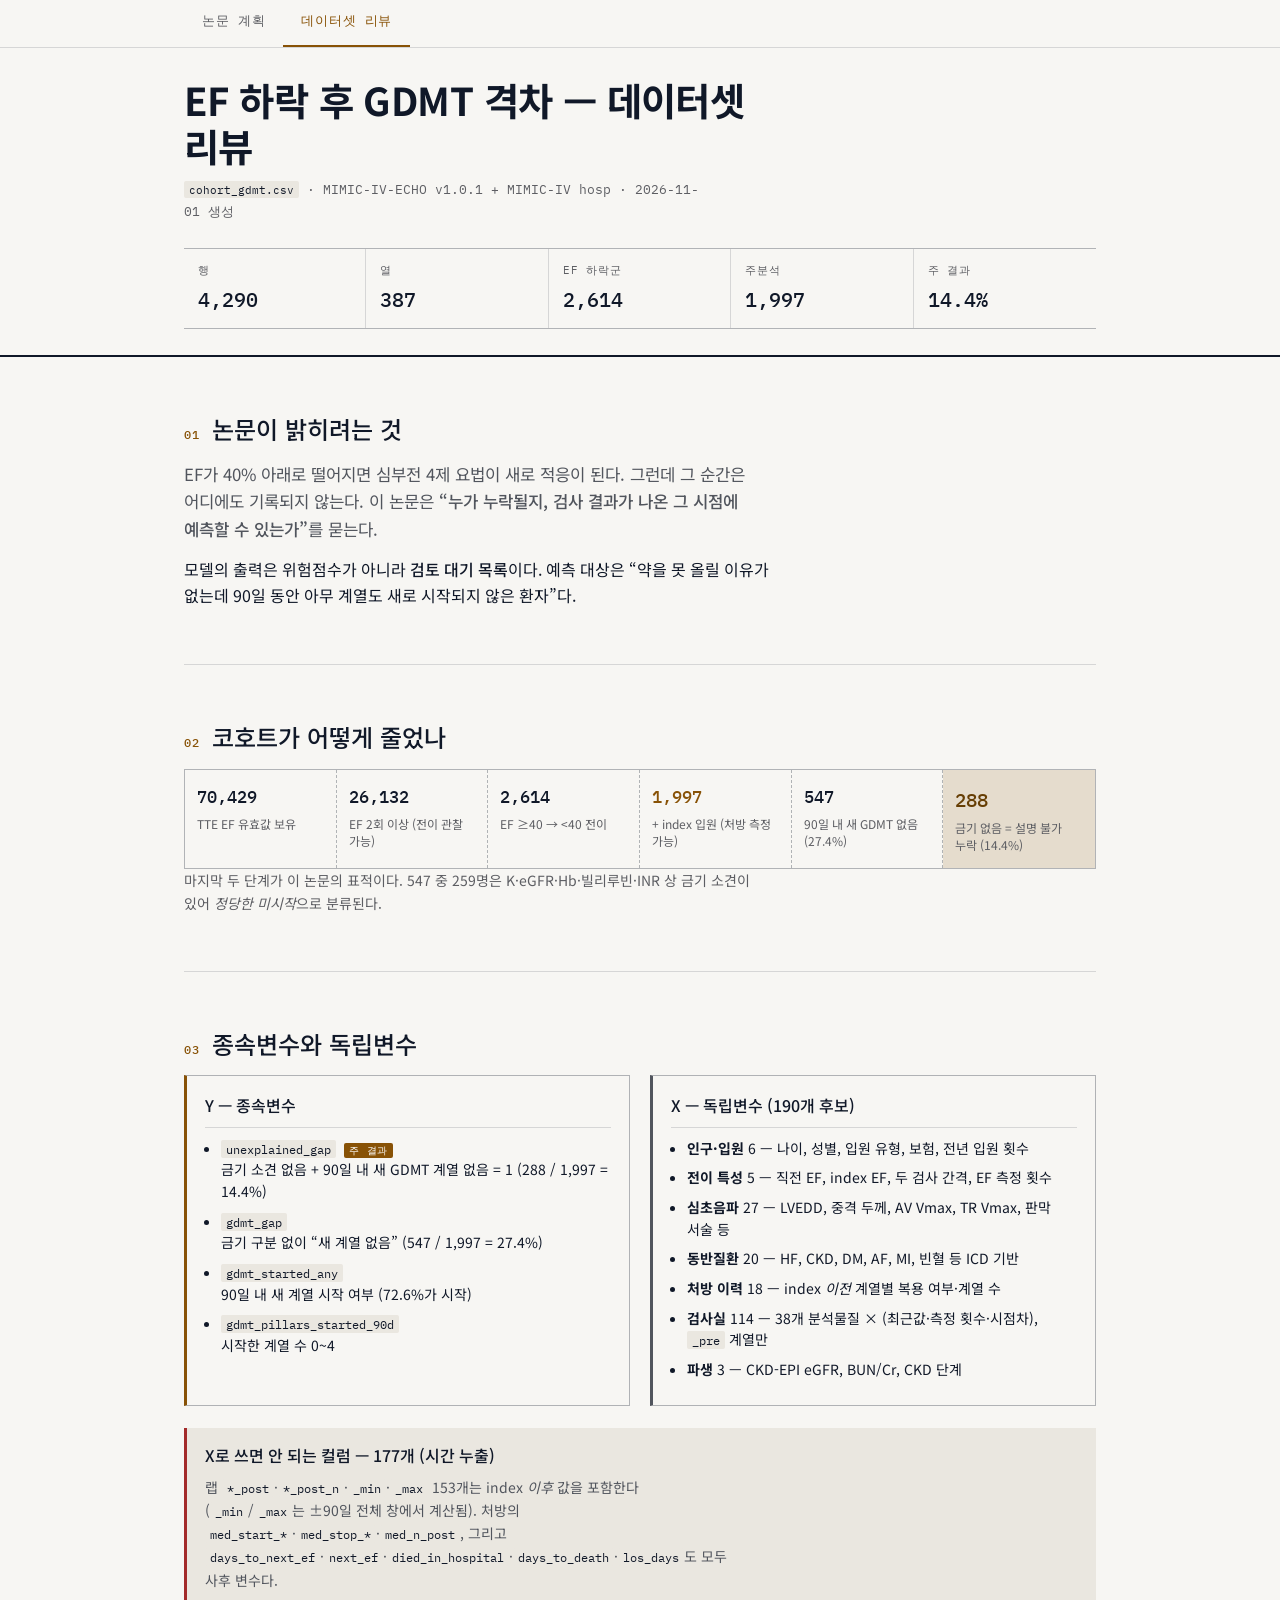
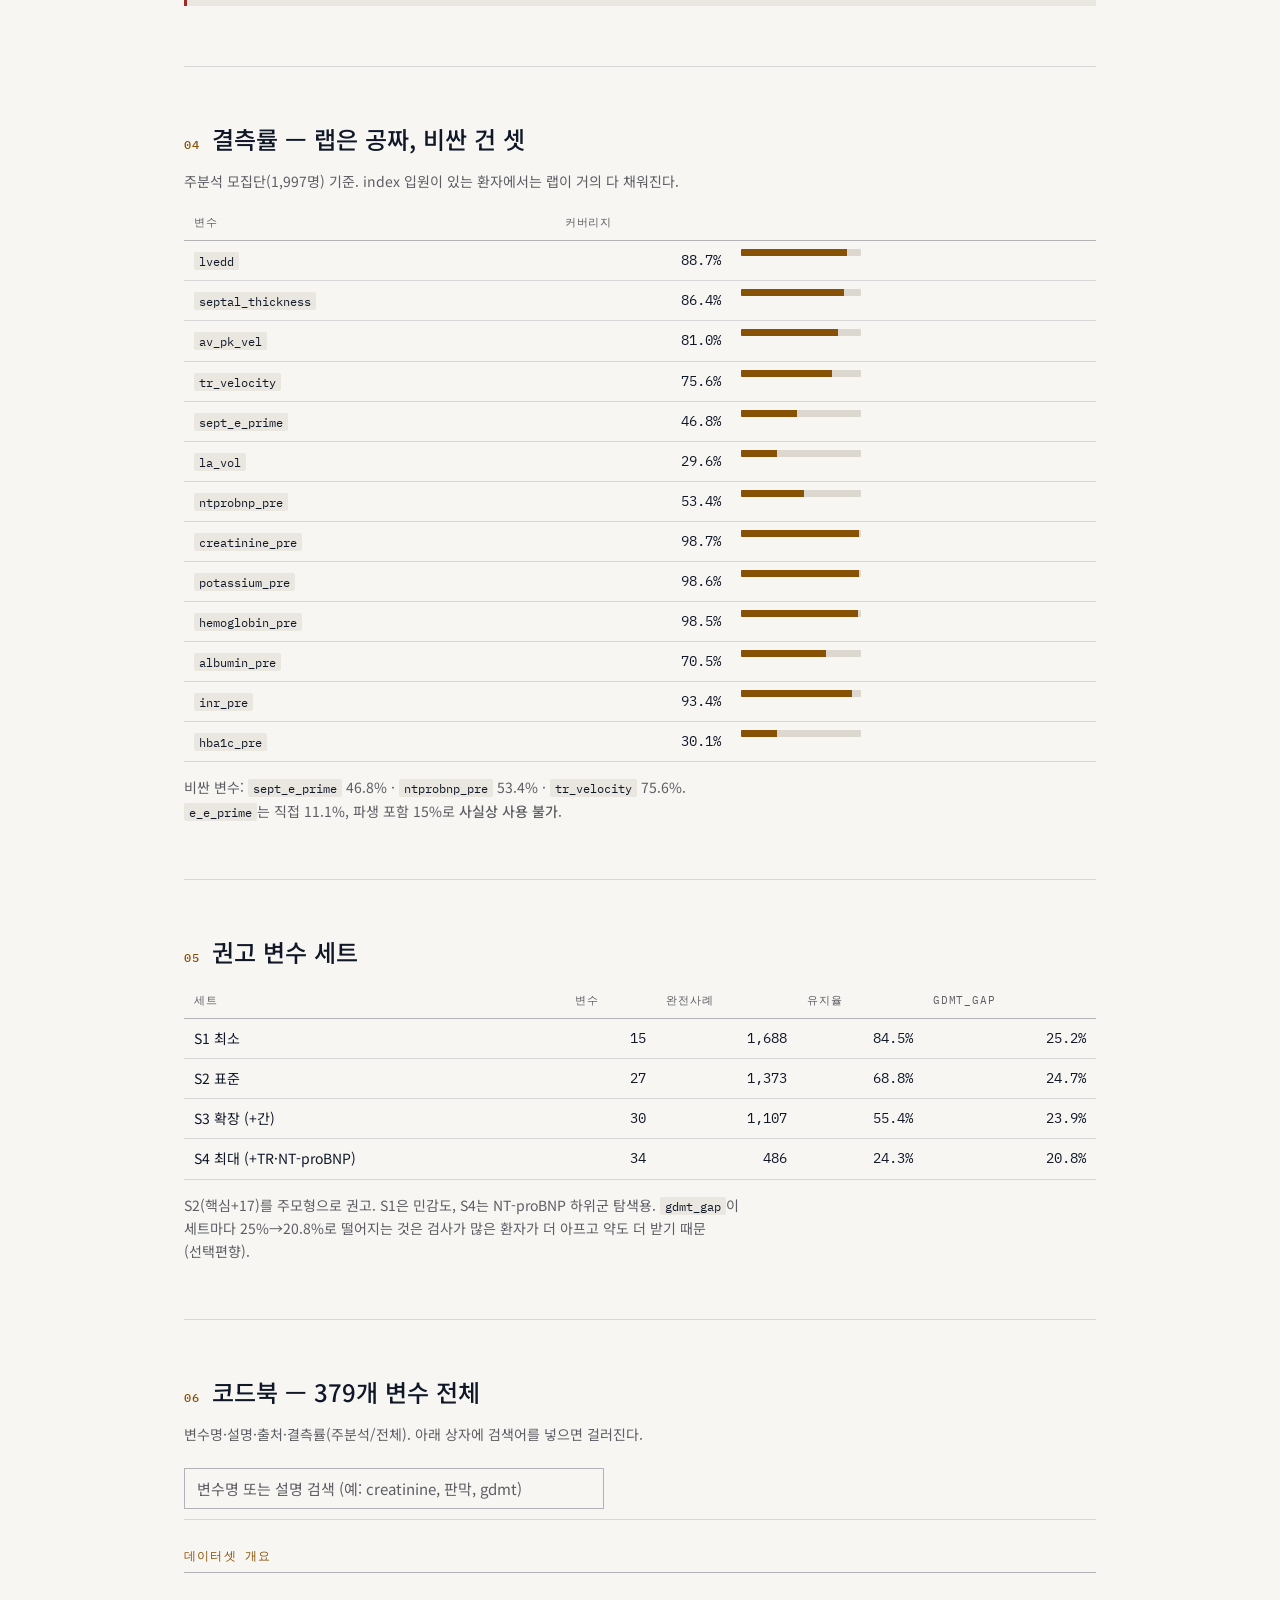
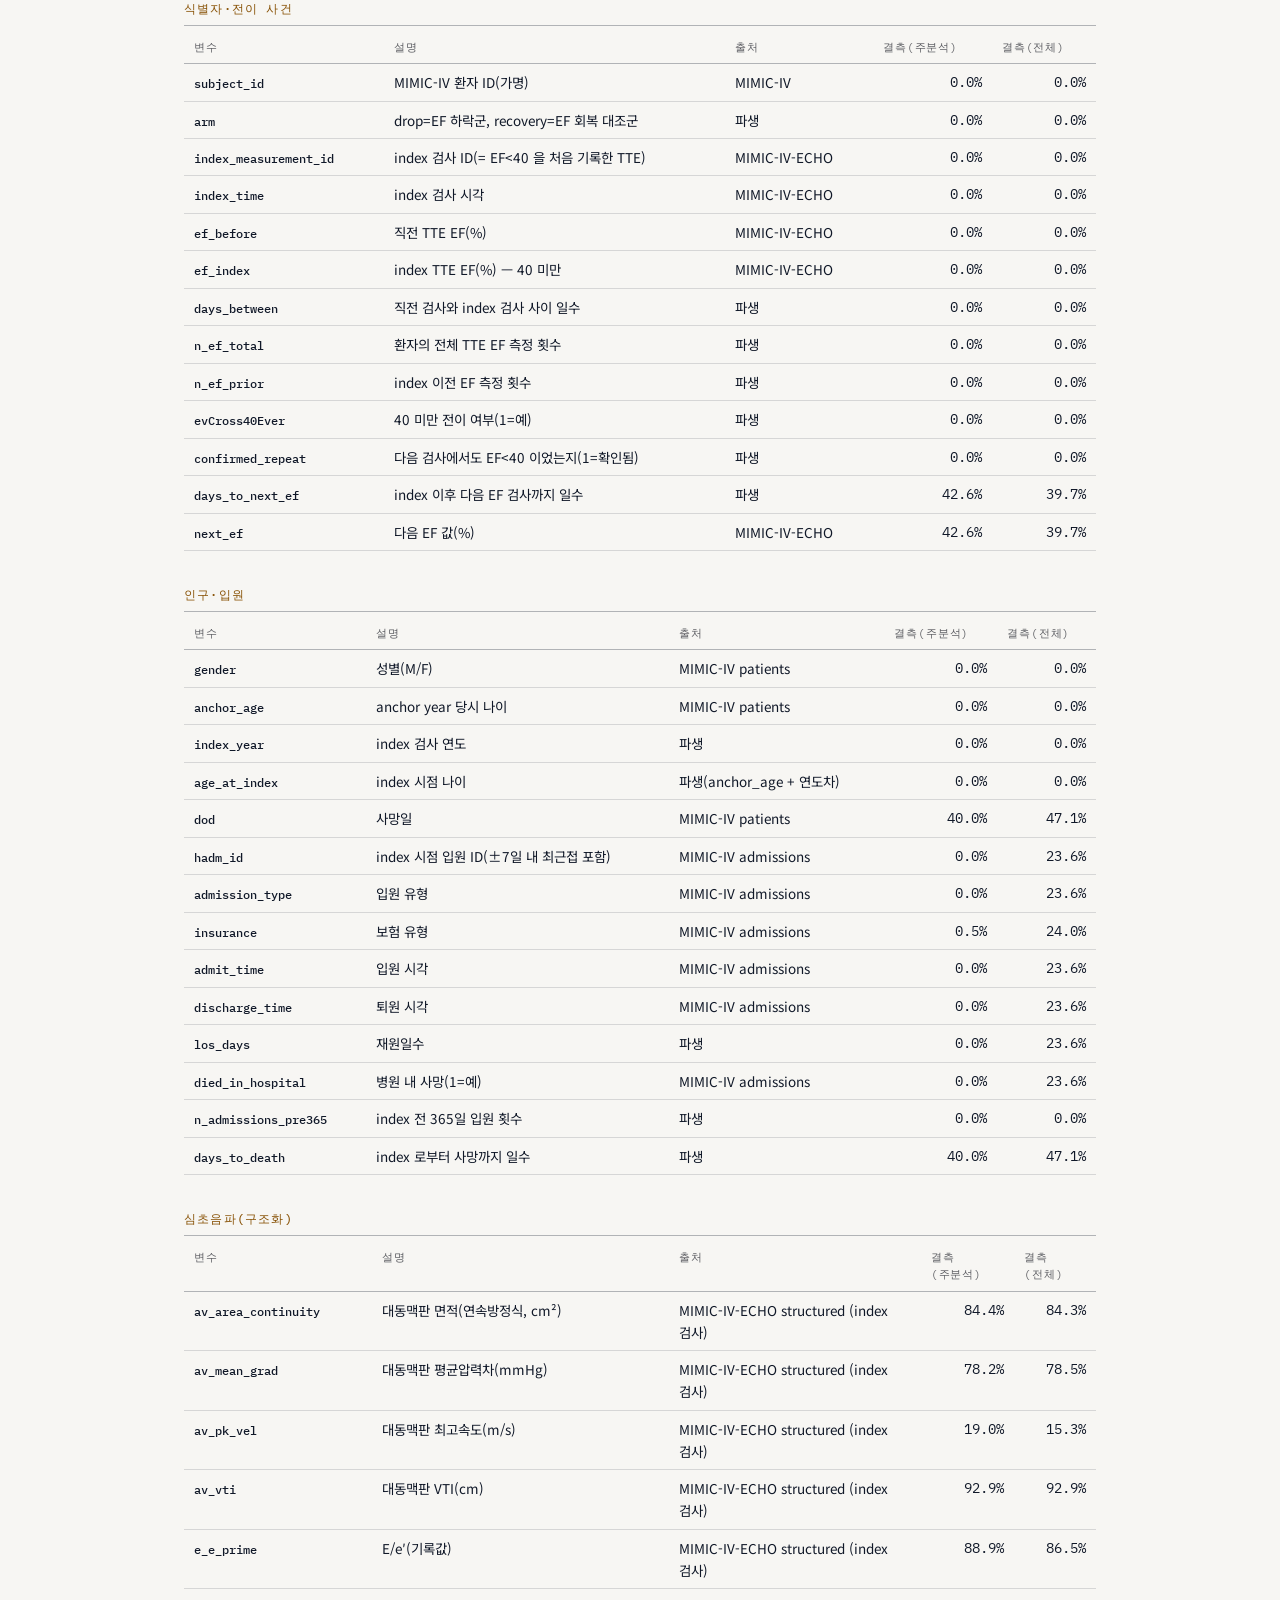
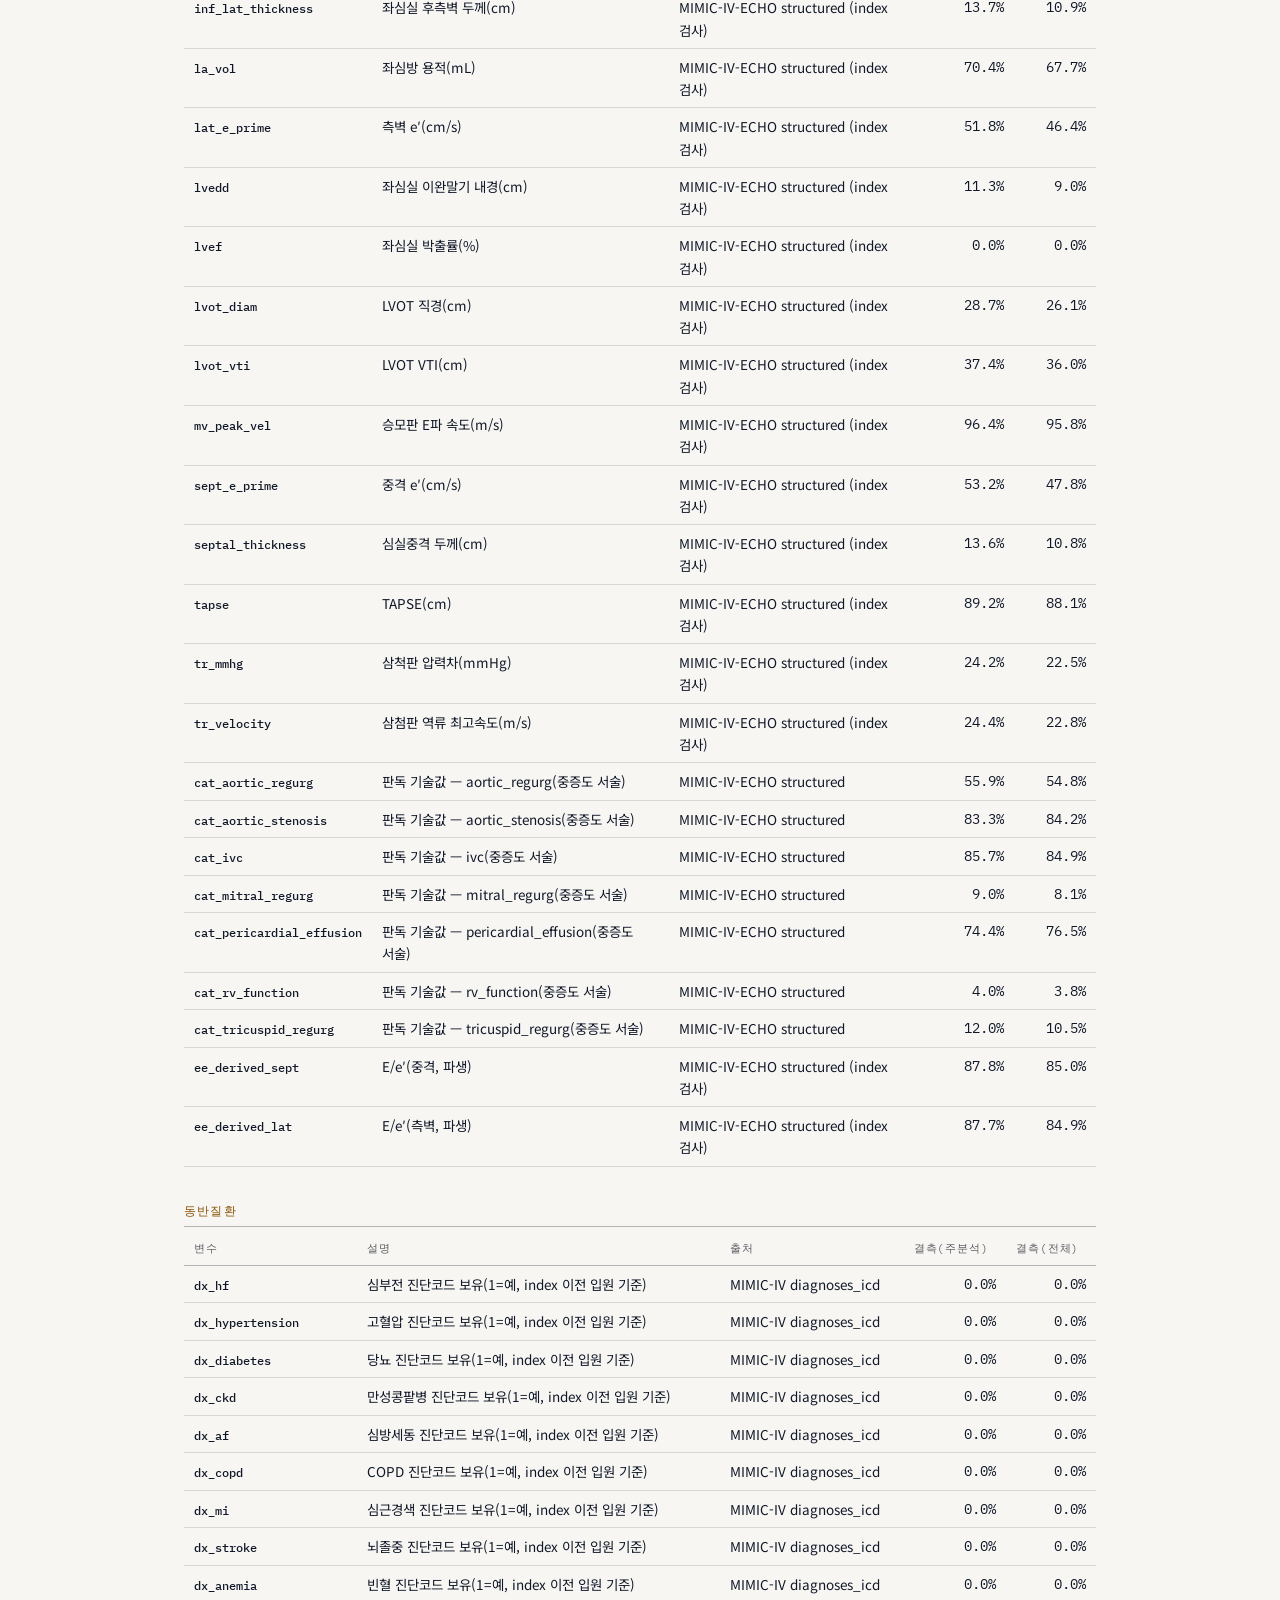
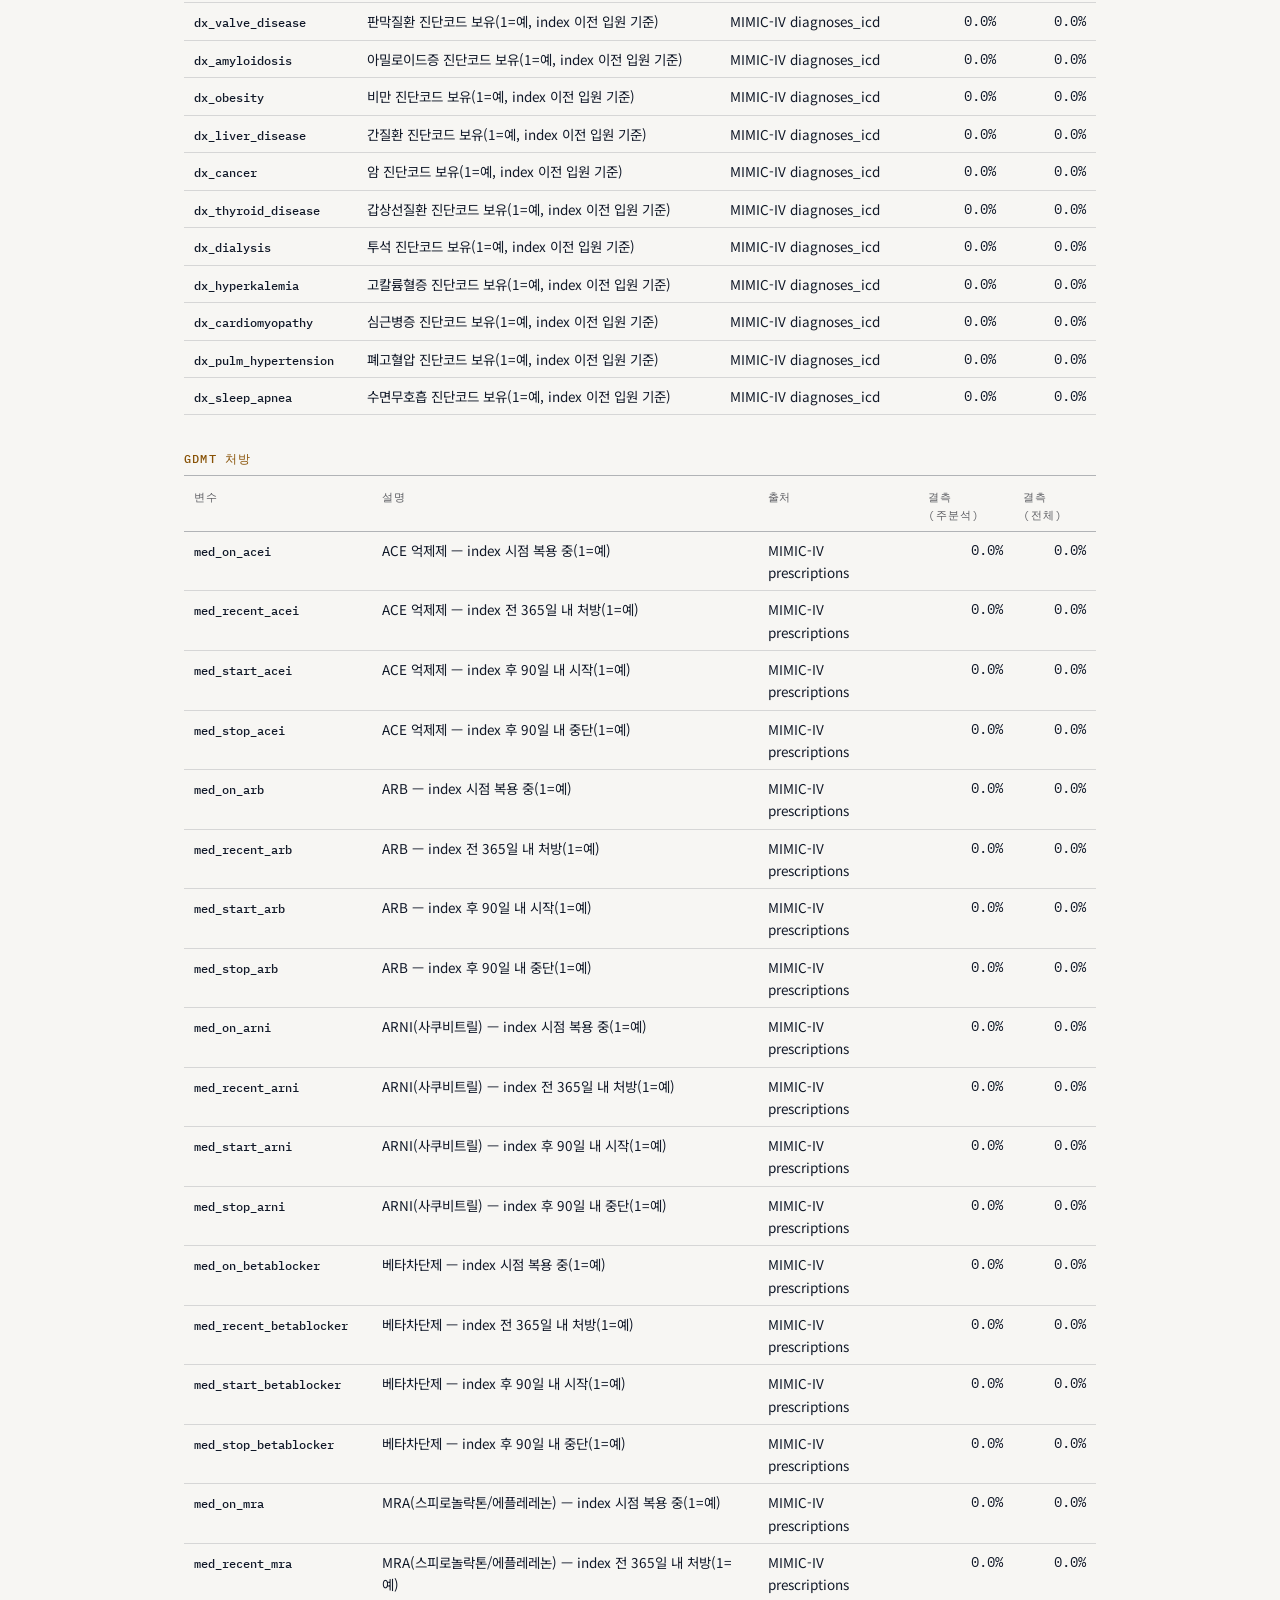
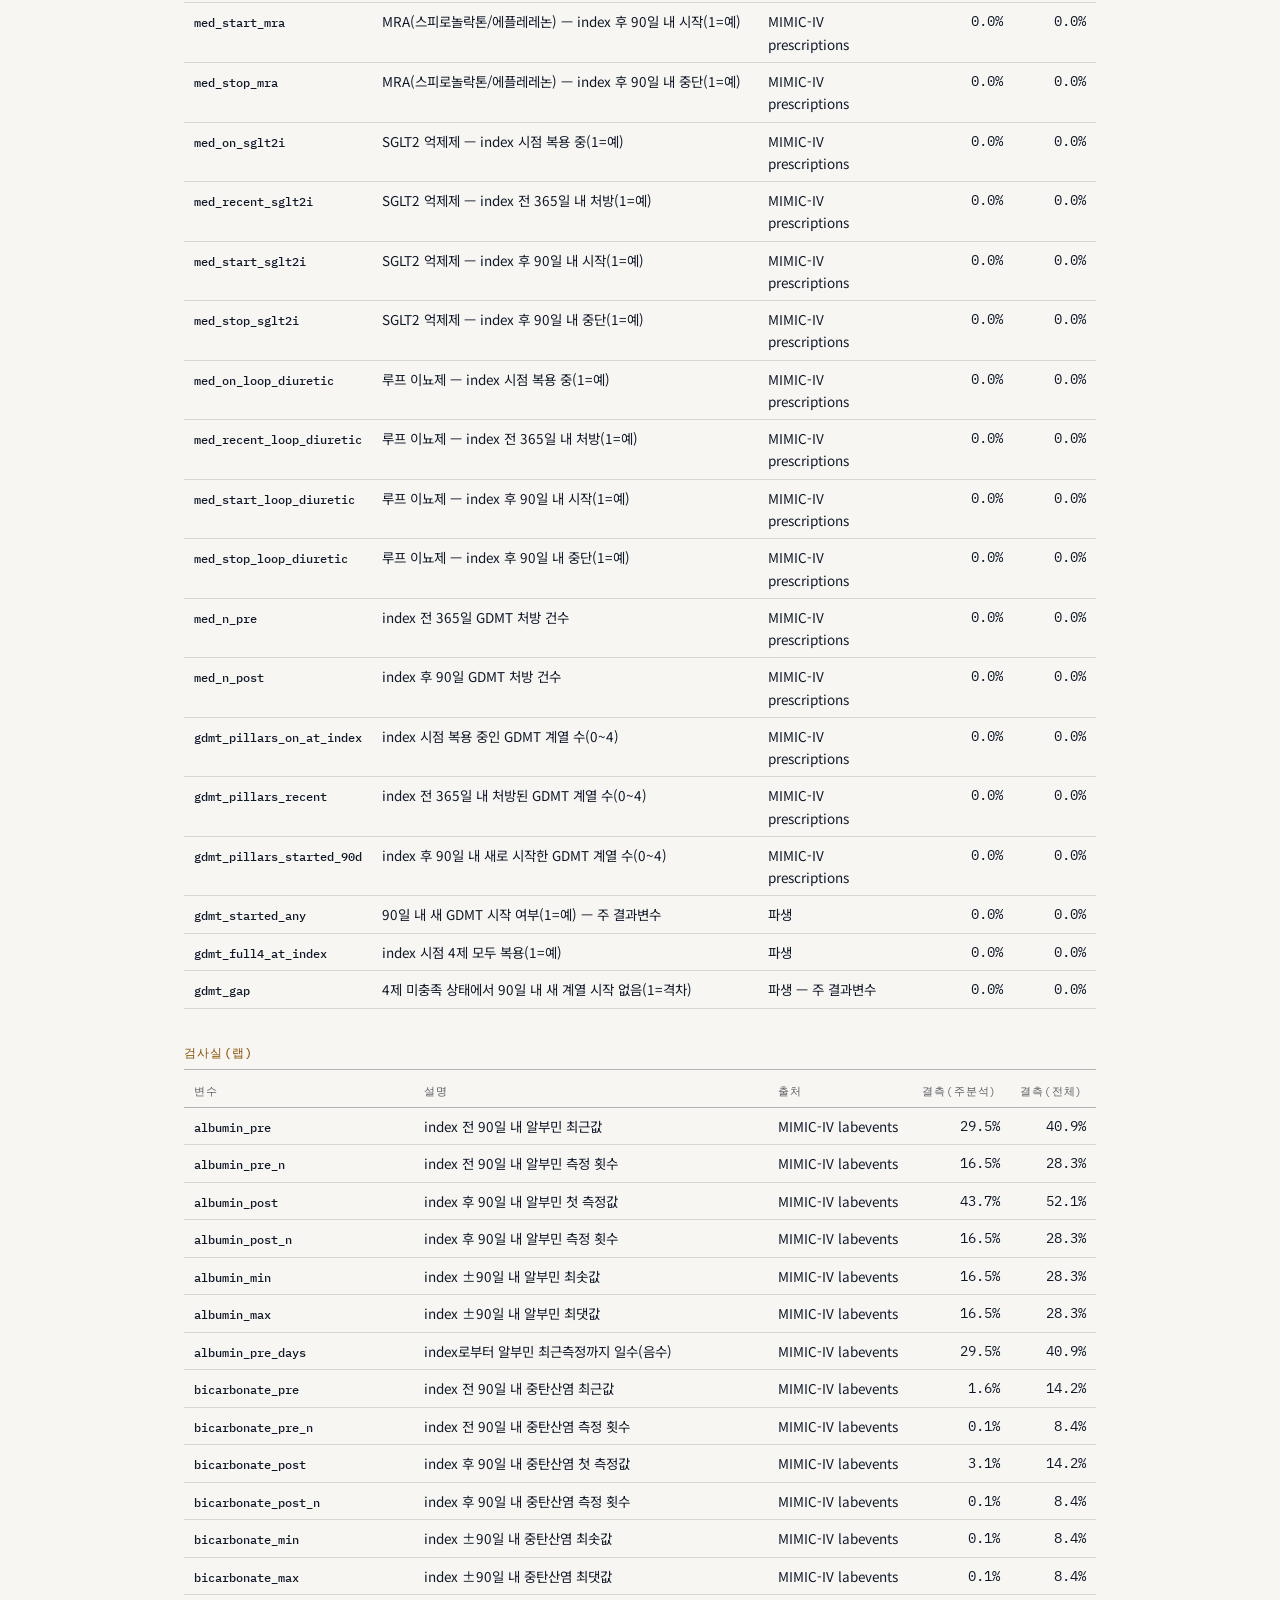
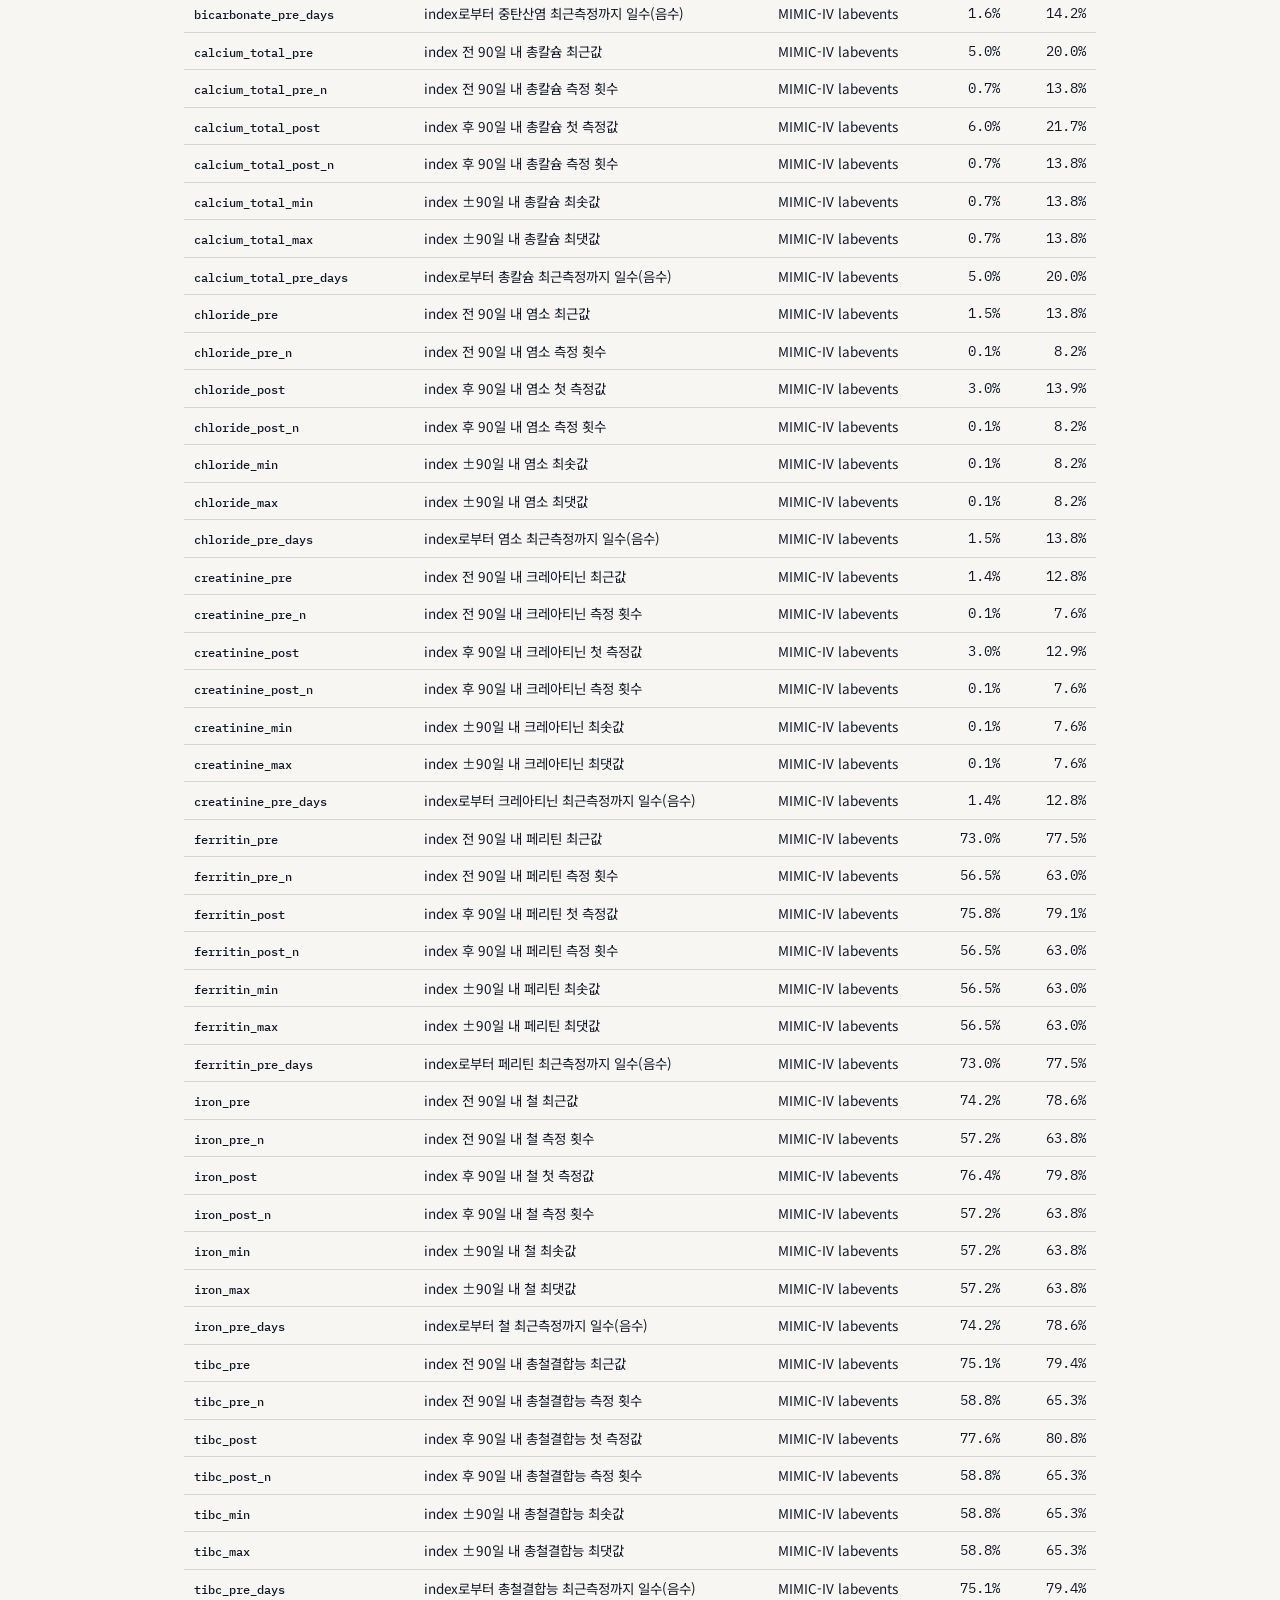
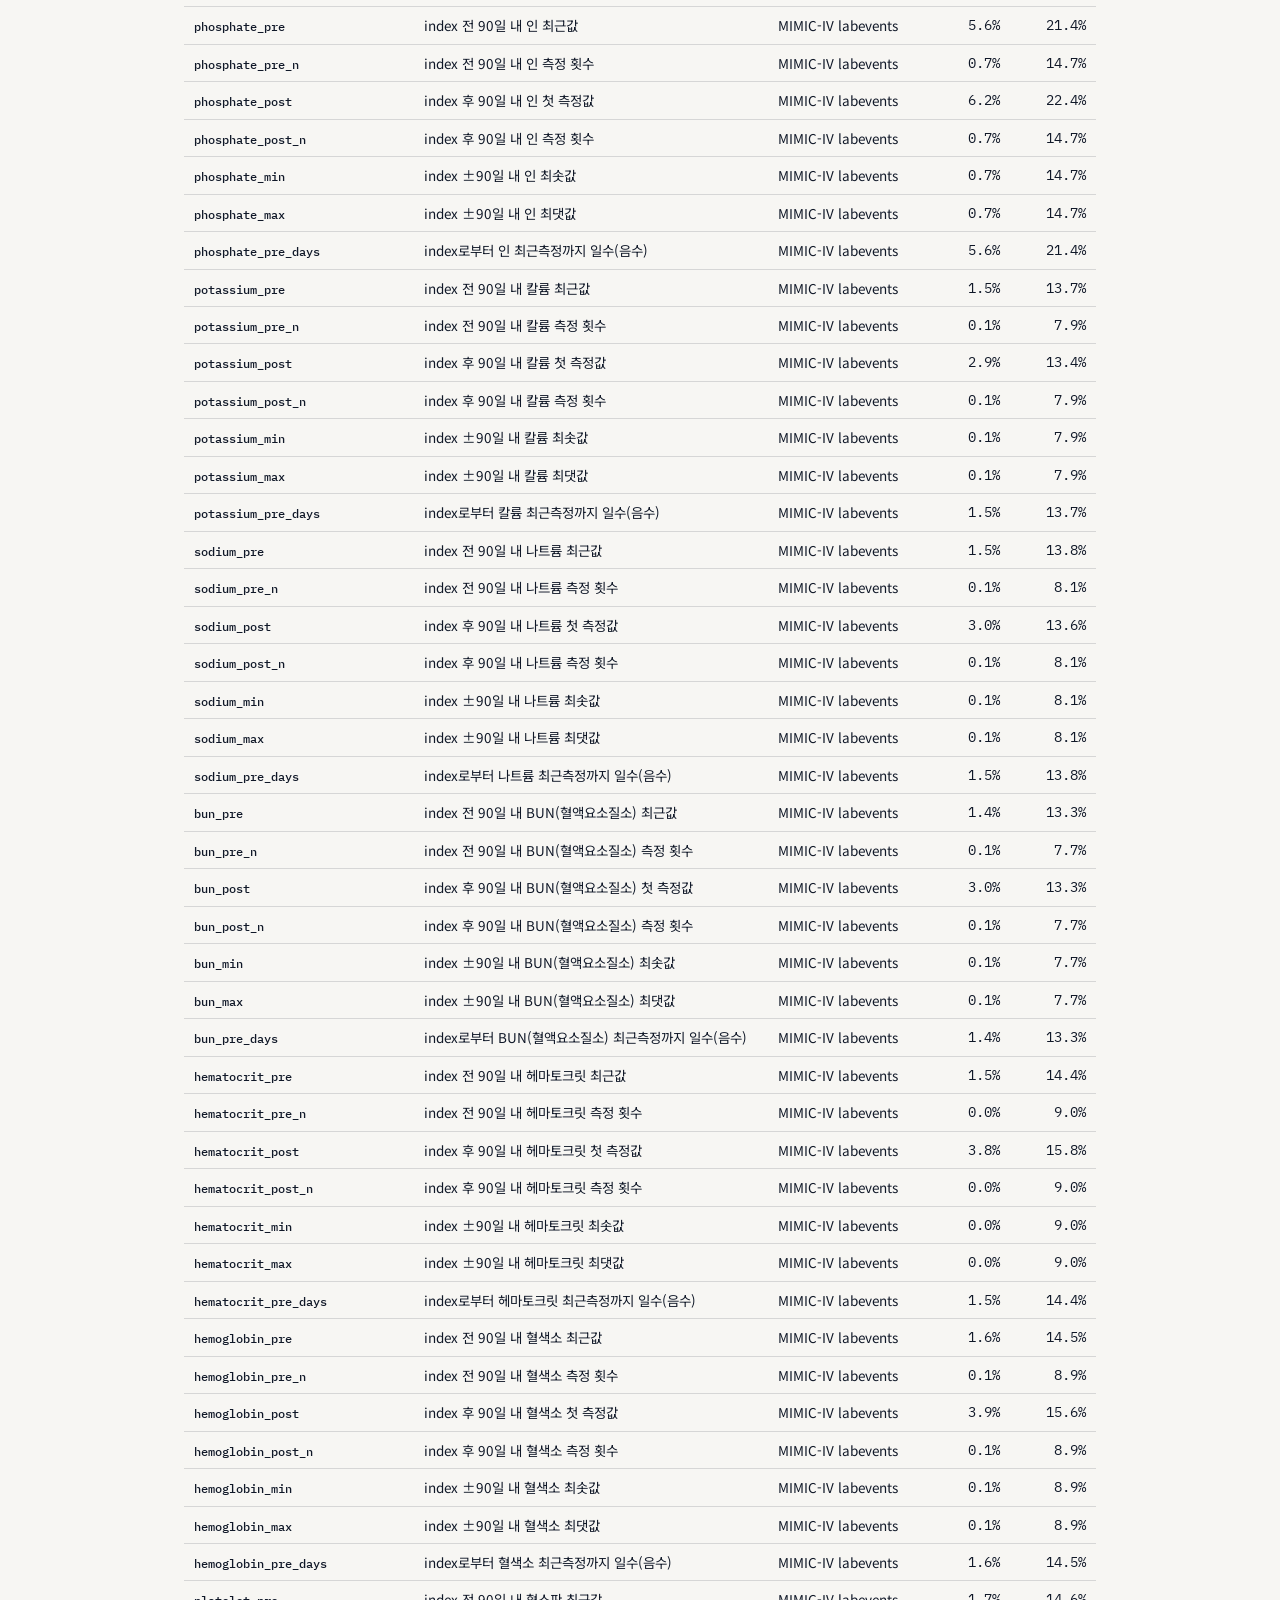
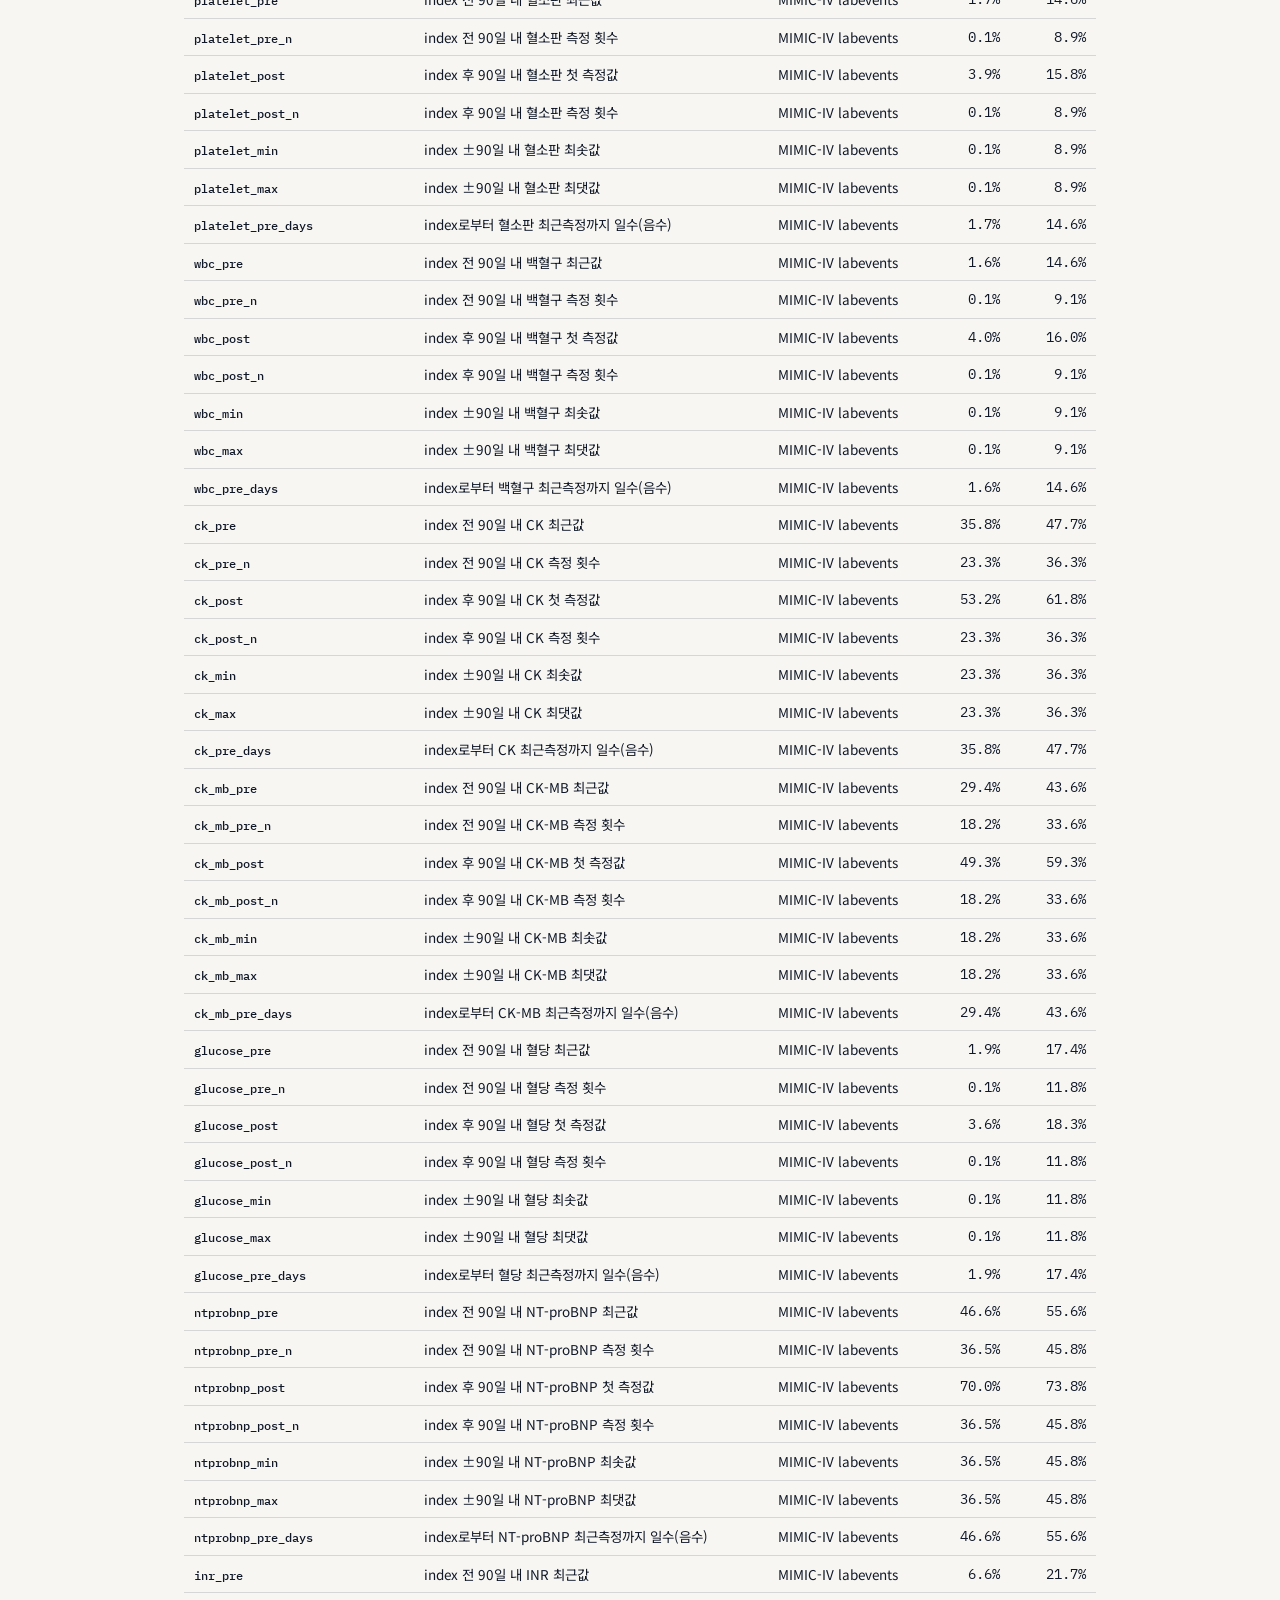
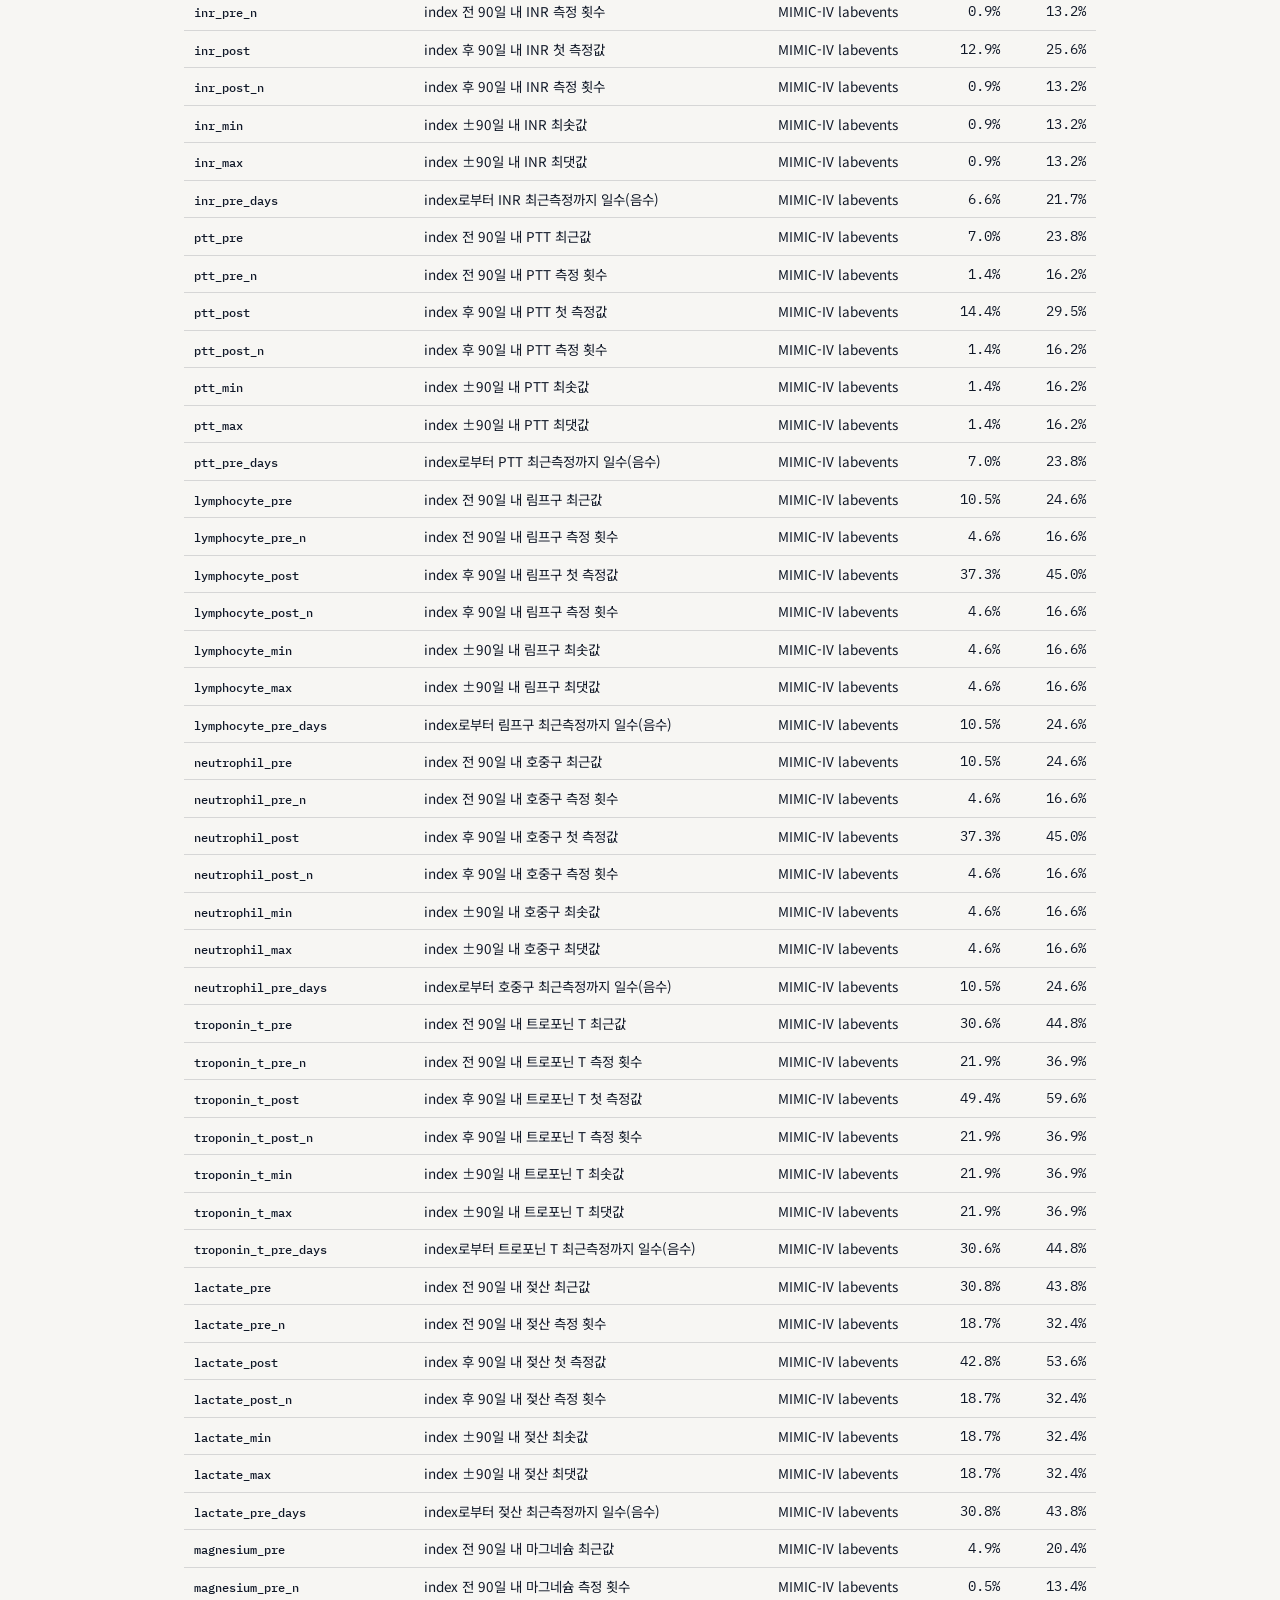
==== commit 66912513: "페이지 전환 탭 추가 (논문 계획 ↔ 데이터셋 리뷰) Discord: https://discord.com/channels/1558830378104529049/156557104030" ====
--- a/review/index.html
+++ b/review/index.html
@@ -18,13 +18,15 @@
 </head>
 <body>
 
+<nav class="pagetabs" aria-label="페이지 전환">
+  <div class="wrap">
+    <a class="pt" href="../">논문 계획</a>
+    <a class="pt active" href="./" aria-current="page">데이터셋 리뷰</a>
+  </div>
+</nav>
+
 <header class="masthead">
   <div class="wrap">
-    <div class="crumb">
-      <a href="../">← 논문 계획 페이지</a>
-      <span class="dot">·</span>
-      <span>데이터셋 리뷰</span>
-    </div>
     <h1>EF 하락 후 GDMT 격차 — 데이터셋 리뷰</h1>
     <p class="sub"><code>cohort_gdmt.csv</code> · MIMIC-IV-ECHO v1.0.1 + MIMIC-IV hosp · 2026-11-01 생성</p>
 
--- a/review/styles/site.css
+++ b/review/styles/site.css
@@ -120,3 +120,17 @@
   table.cb td:nth-child(4),table.cb td:nth-child(5){font-family:"IBM Plex Mono",monospace;font-size:13px}
 }
 @media (prefers-reduced-motion:reduce){*{animation:none!important;transition:none!important}}
+
+/* --- 페이지 전환 탭 --- */
+.pagetabs{background:var(--color-surface-0);border-bottom:1px solid var(--color-border)}
+.pagetabs .wrap{display:flex;gap:0;align-items:stretch}
+.pagetabs .pt{
+  font-family:var(--font-mono,"IBM Plex Mono",ui-monospace,monospace);
+  font-size:12.5px;letter-spacing:.06em;text-decoration:none;
+  padding:12px 18px;color:var(--color-text-3);
+  border-bottom:2px solid transparent;transition:color .15s ease,border-color .15s ease;
+}
+.pagetabs .pt:hover{color:var(--color-text-1)}
+.pagetabs .pt:focus-visible{outline:2px solid var(--color-focus);outline-offset:-2px}
+.pagetabs .pt.active{color:var(--color-accent);border-bottom-color:var(--color-accent);font-weight:500}
+@media (max-width:680px){.pagetabs .pt{padding:11px 14px;font-size:12px}}
